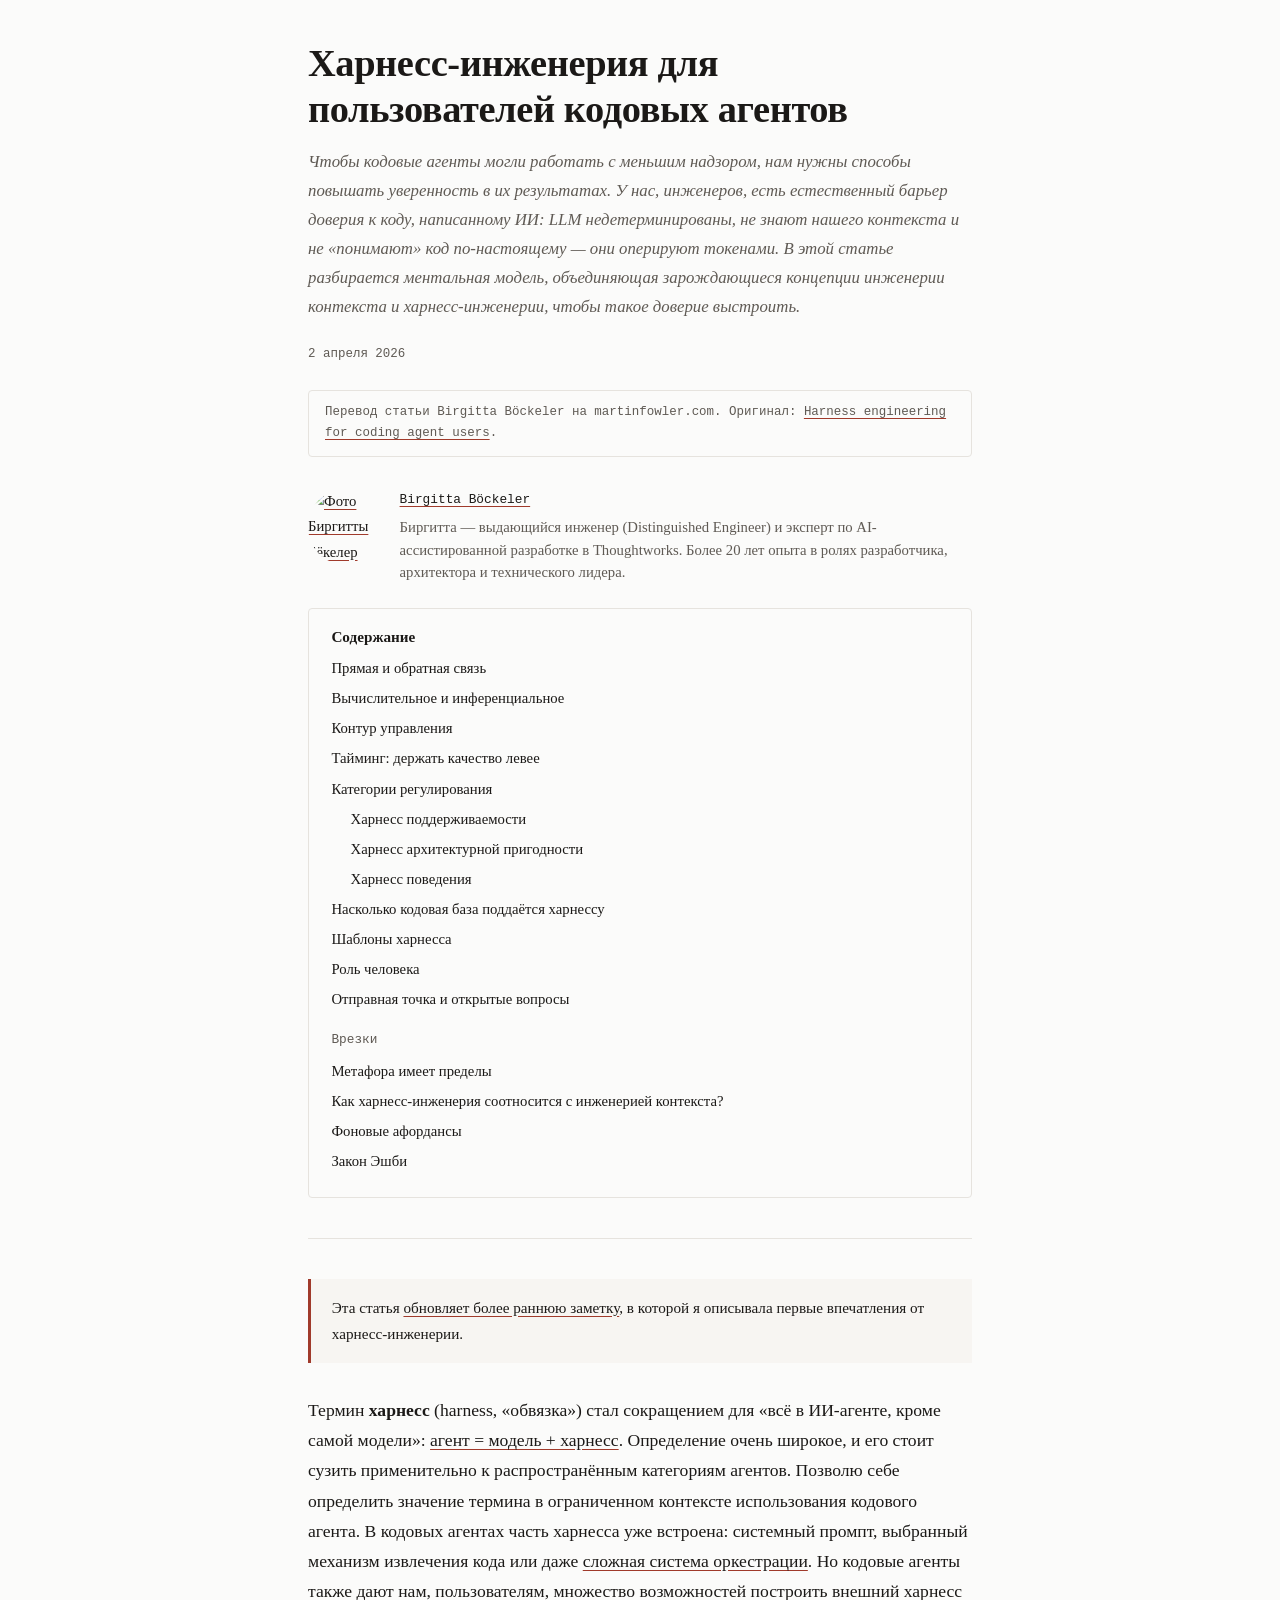
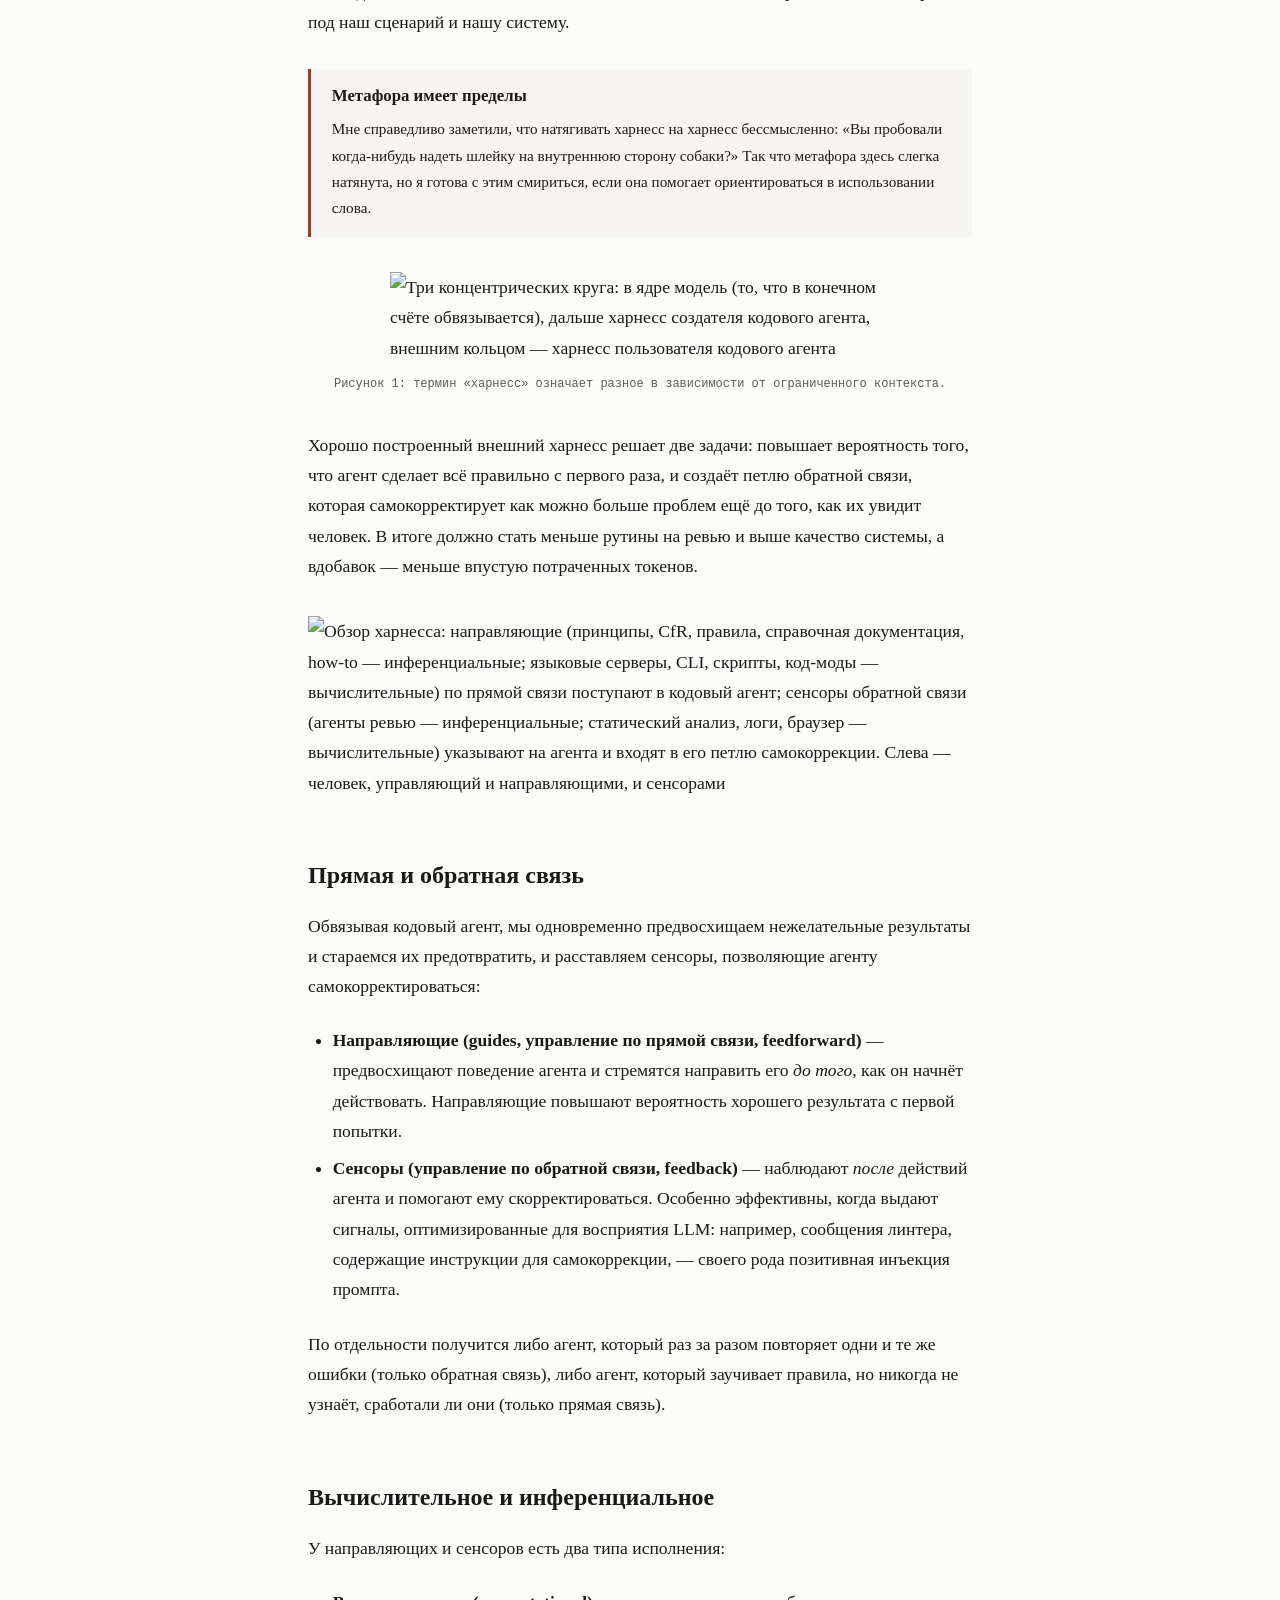
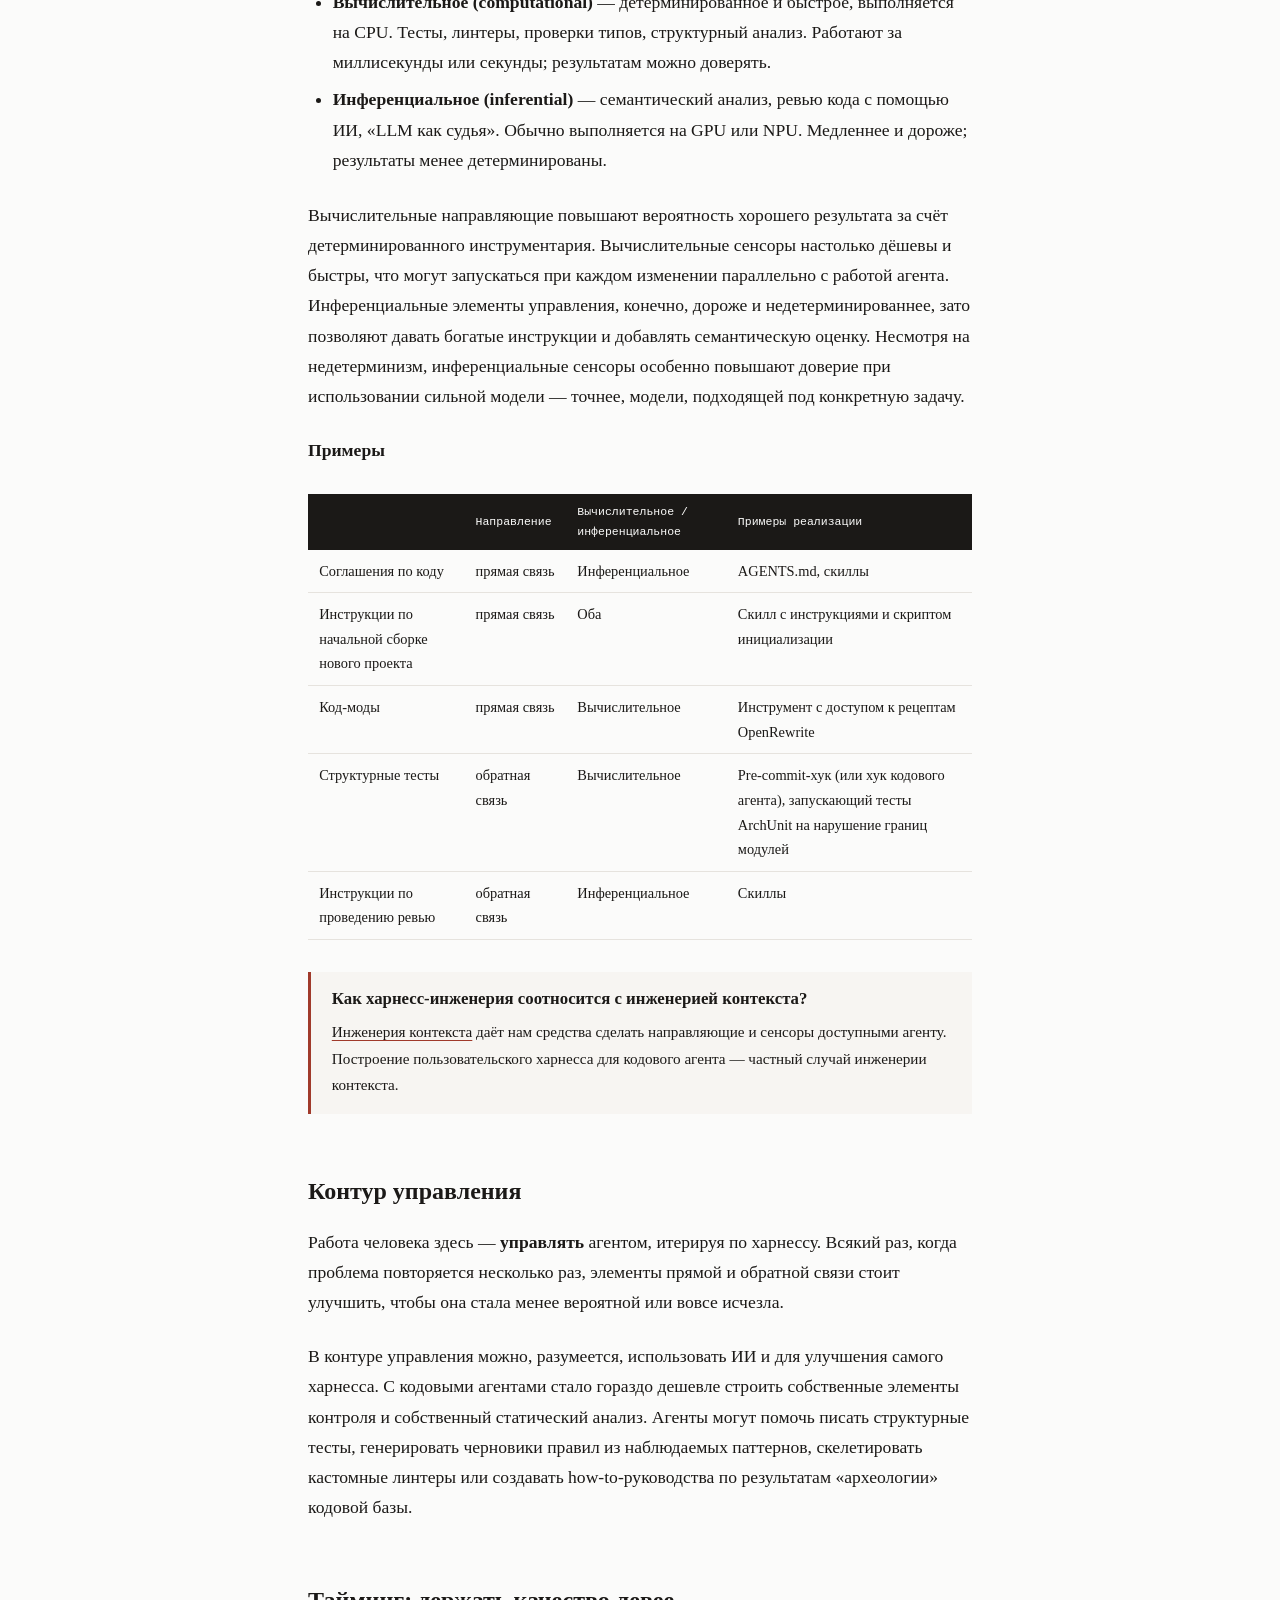
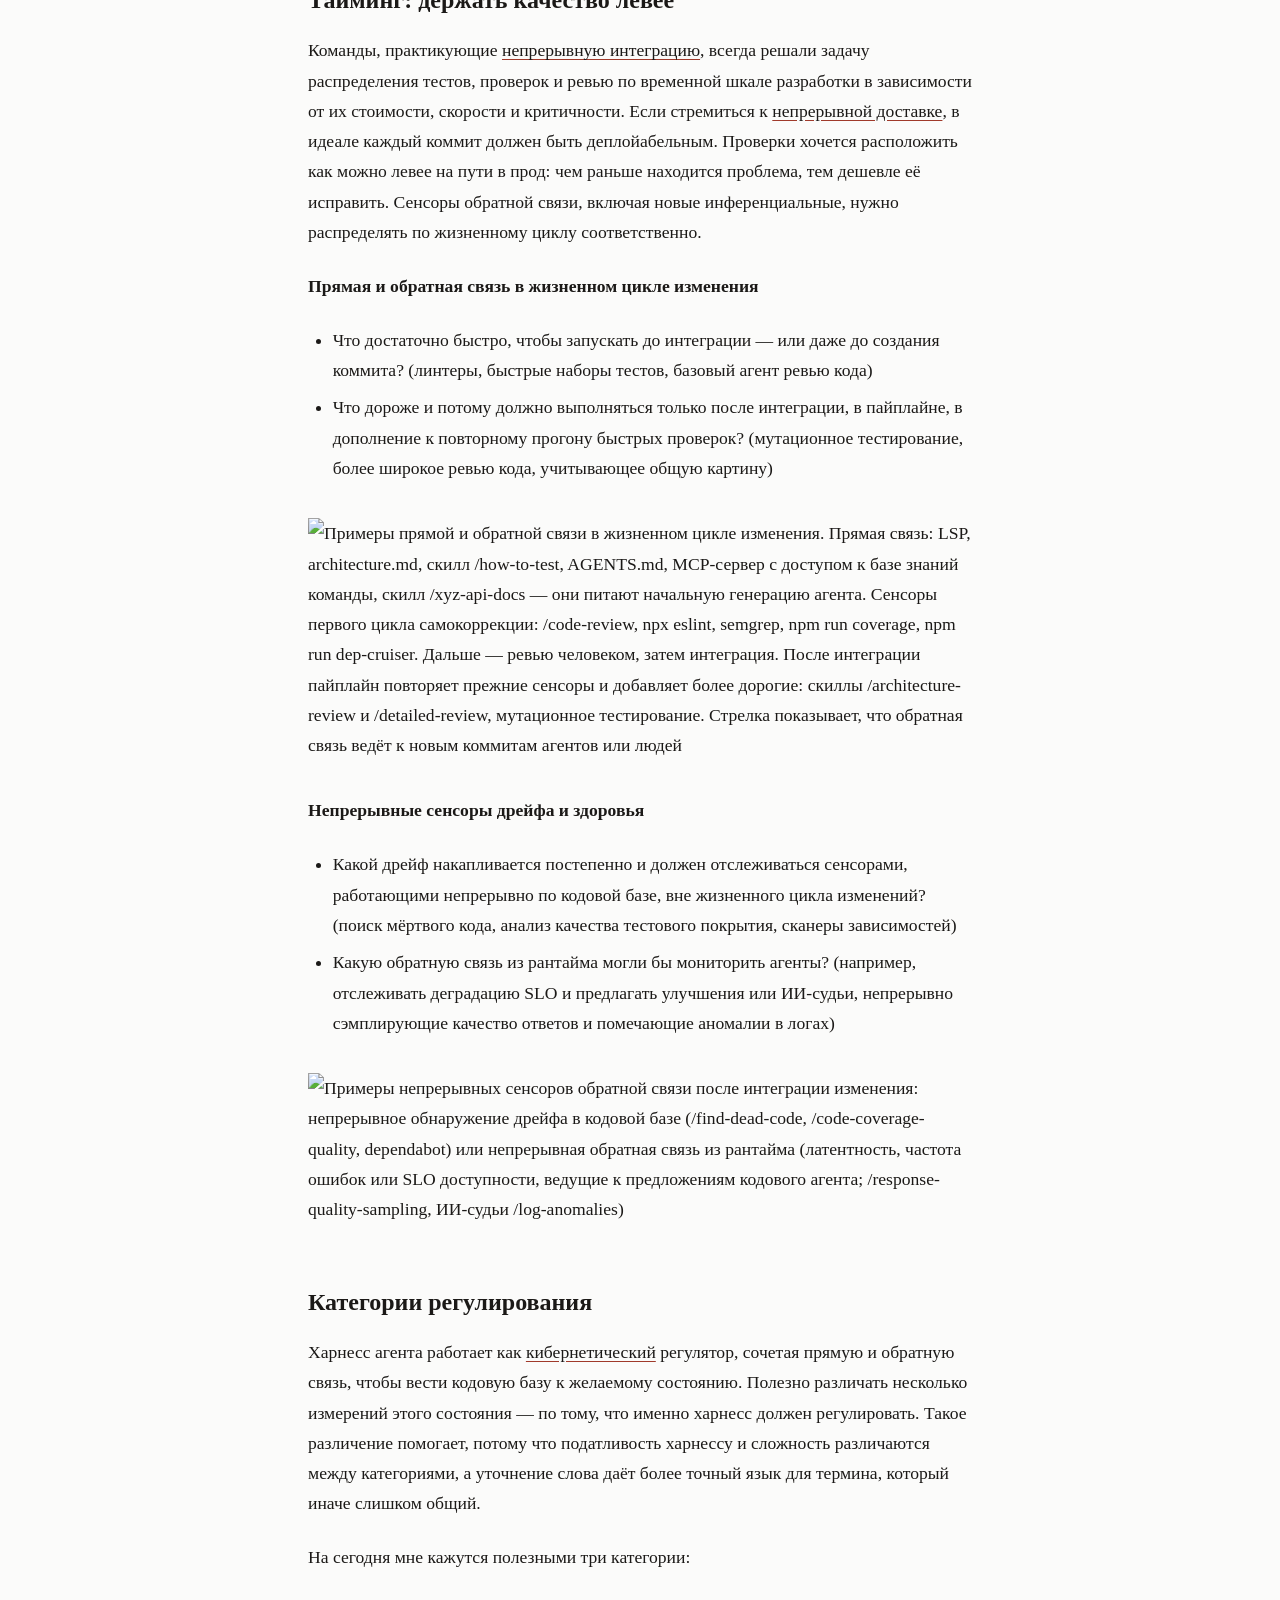
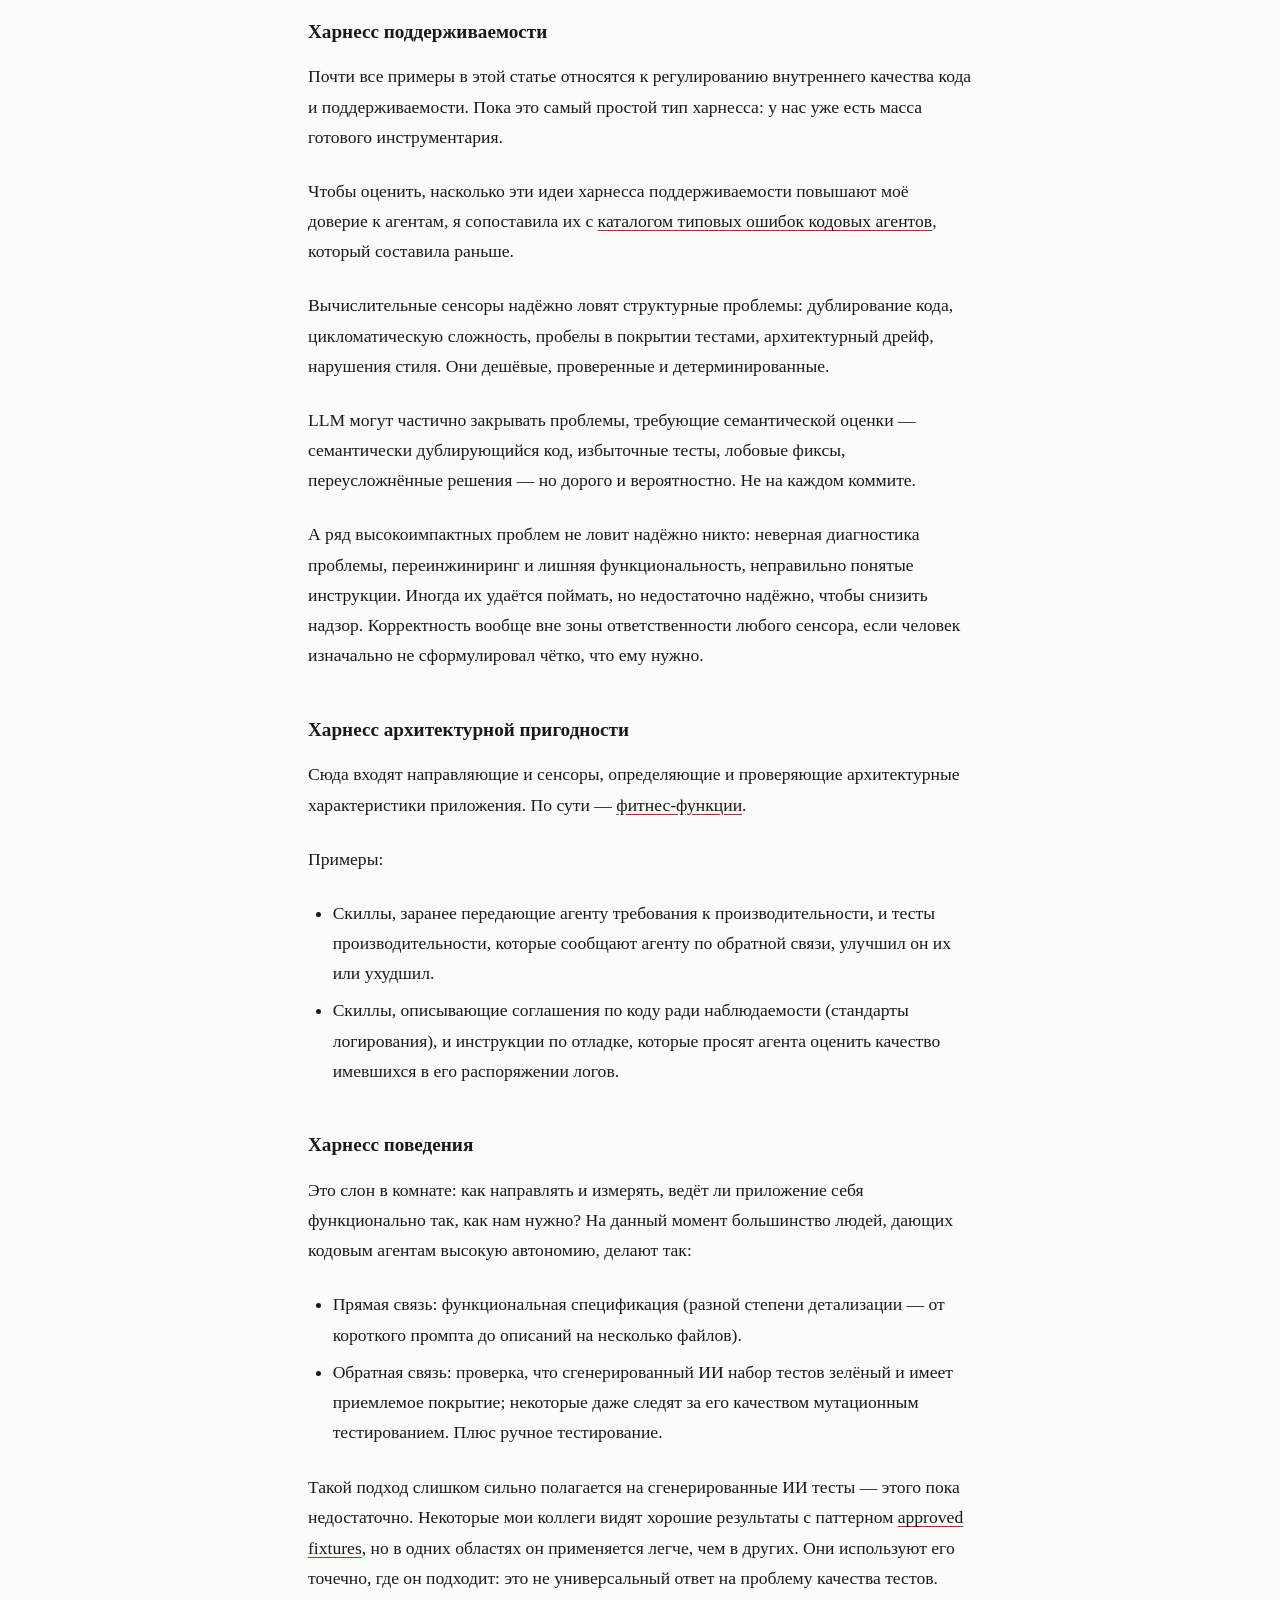
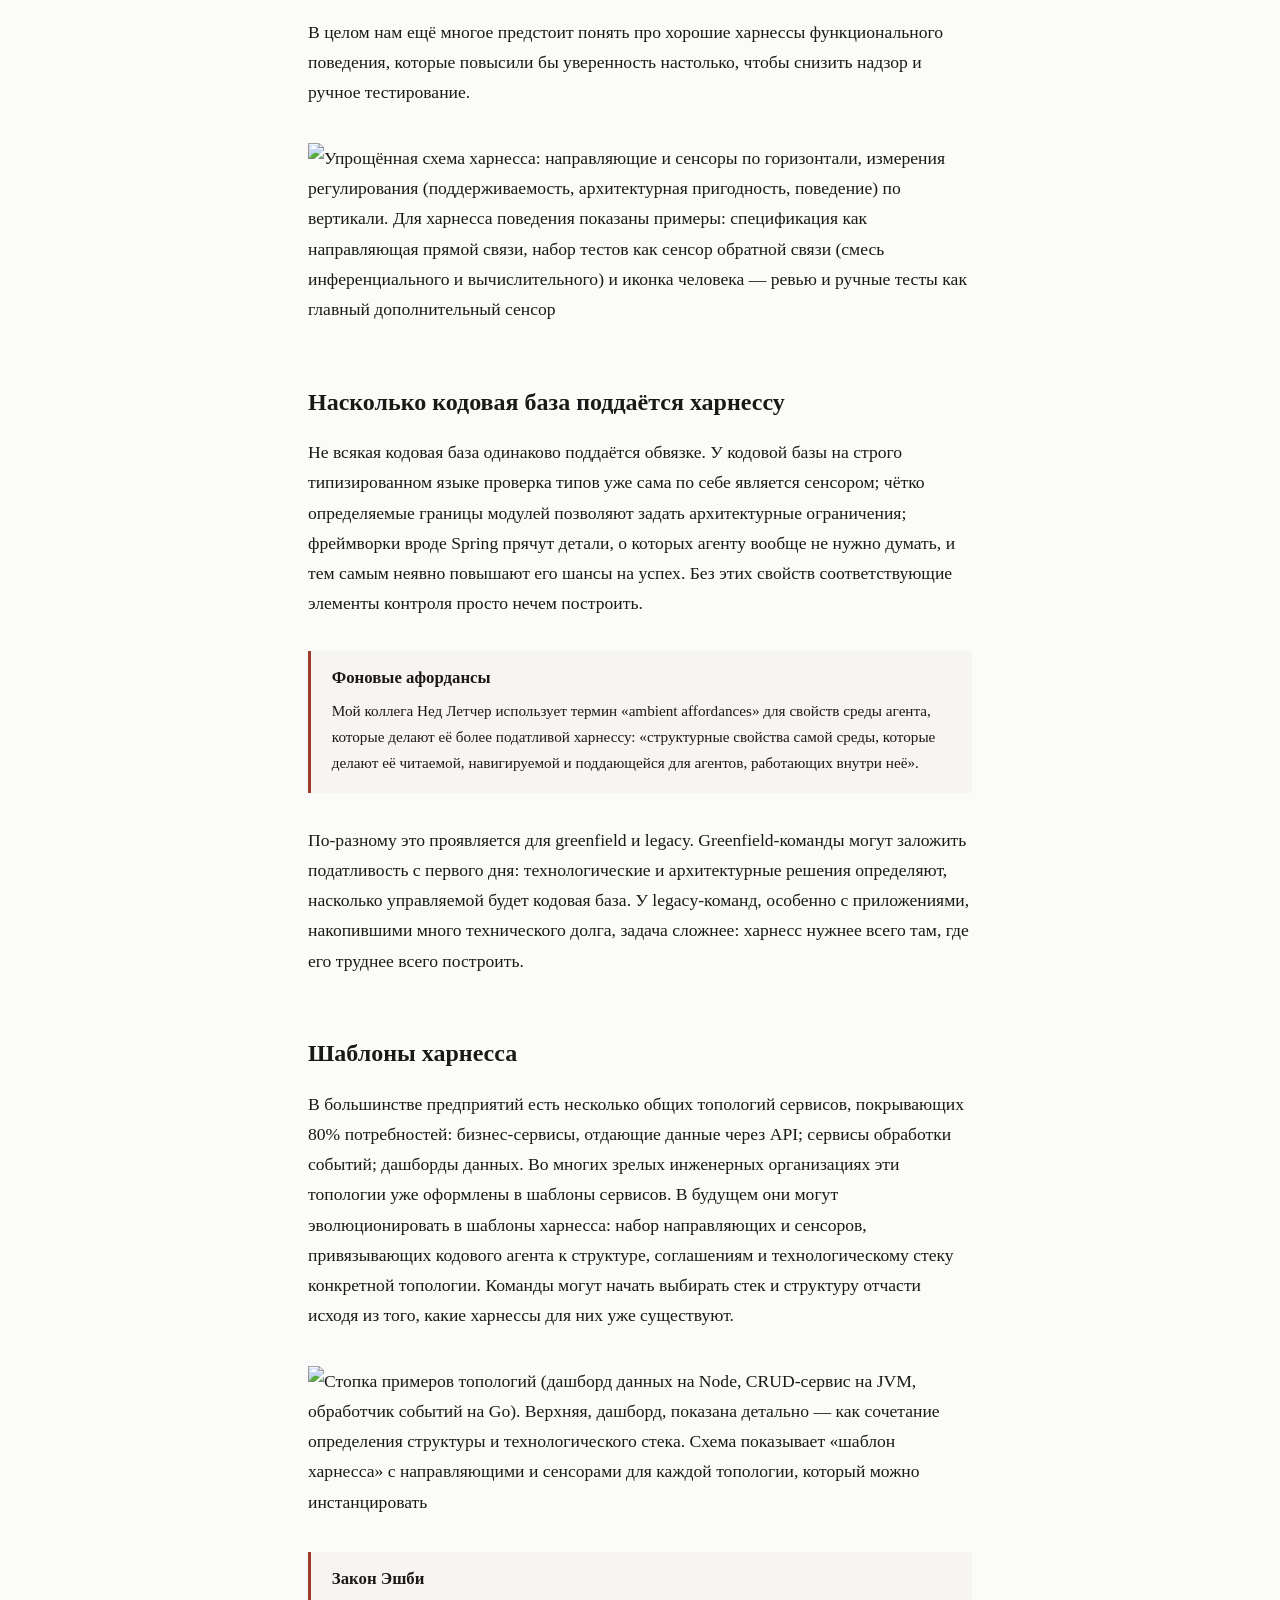
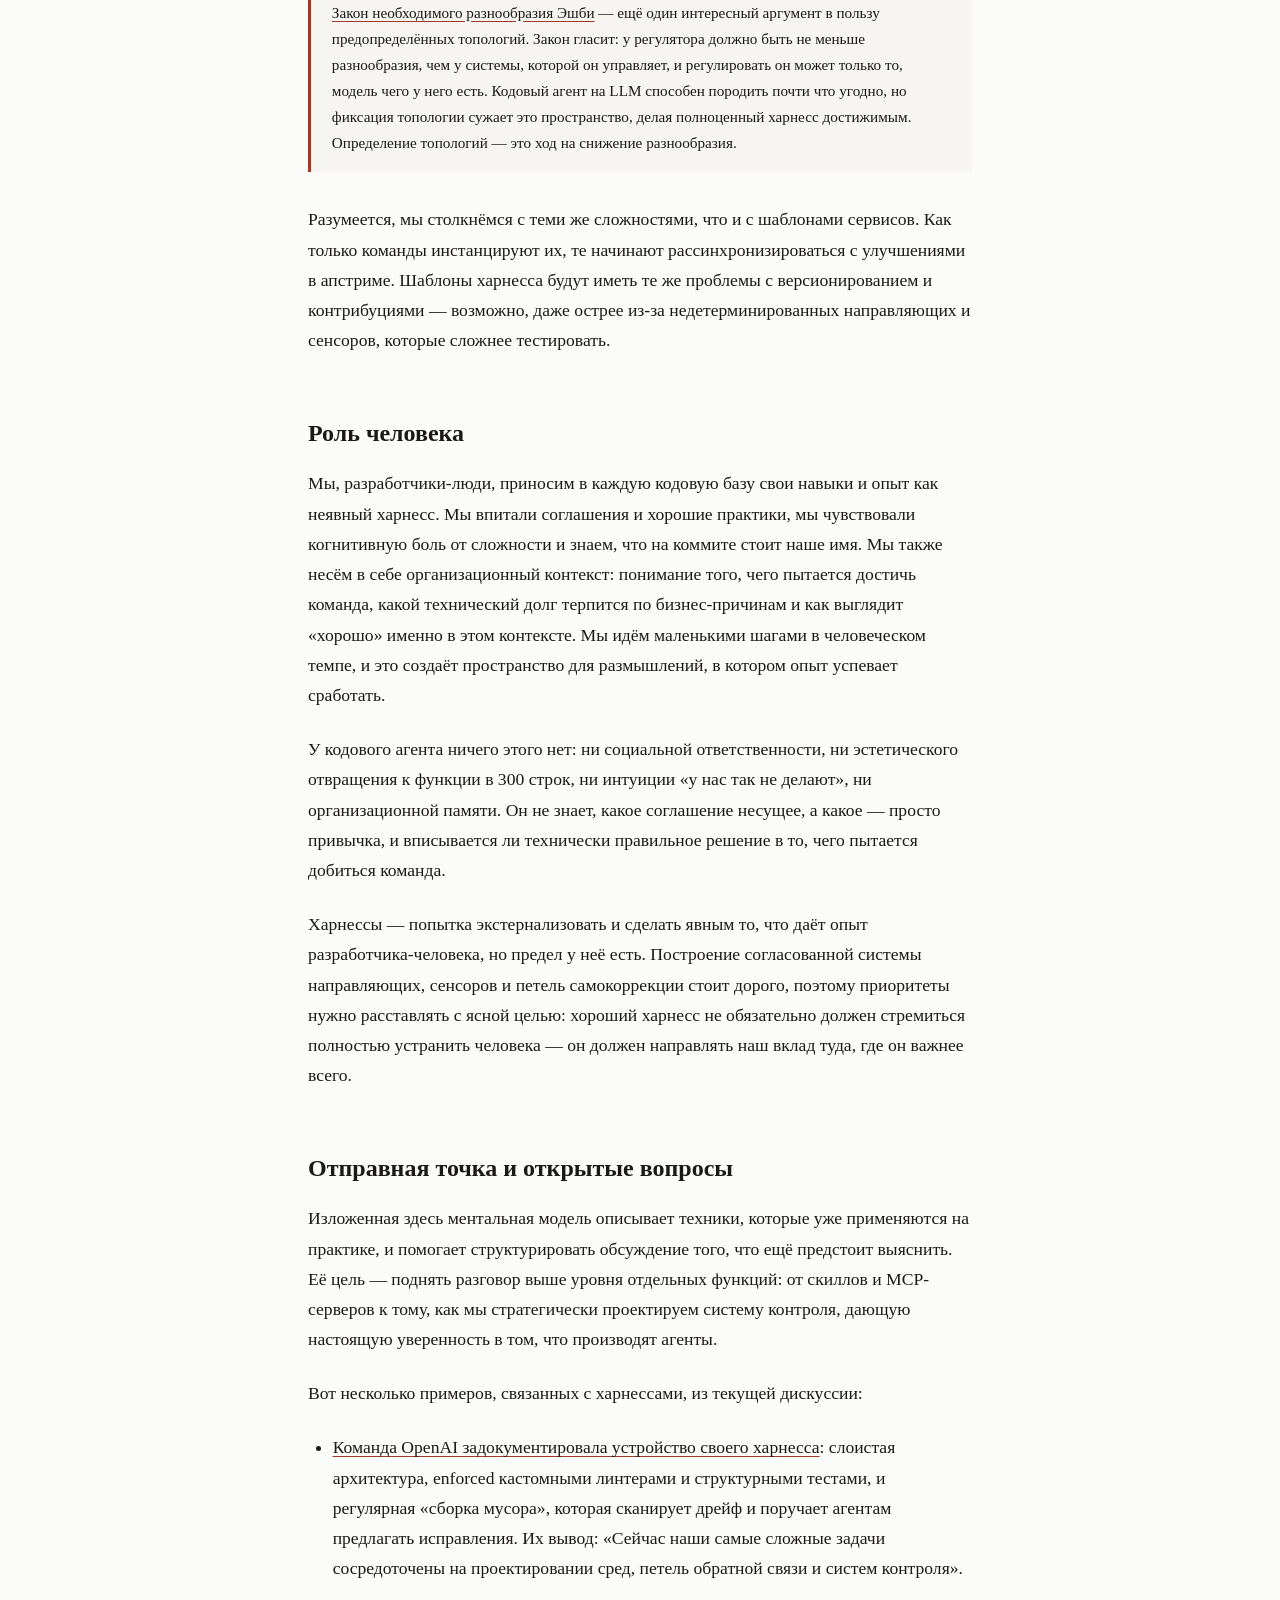
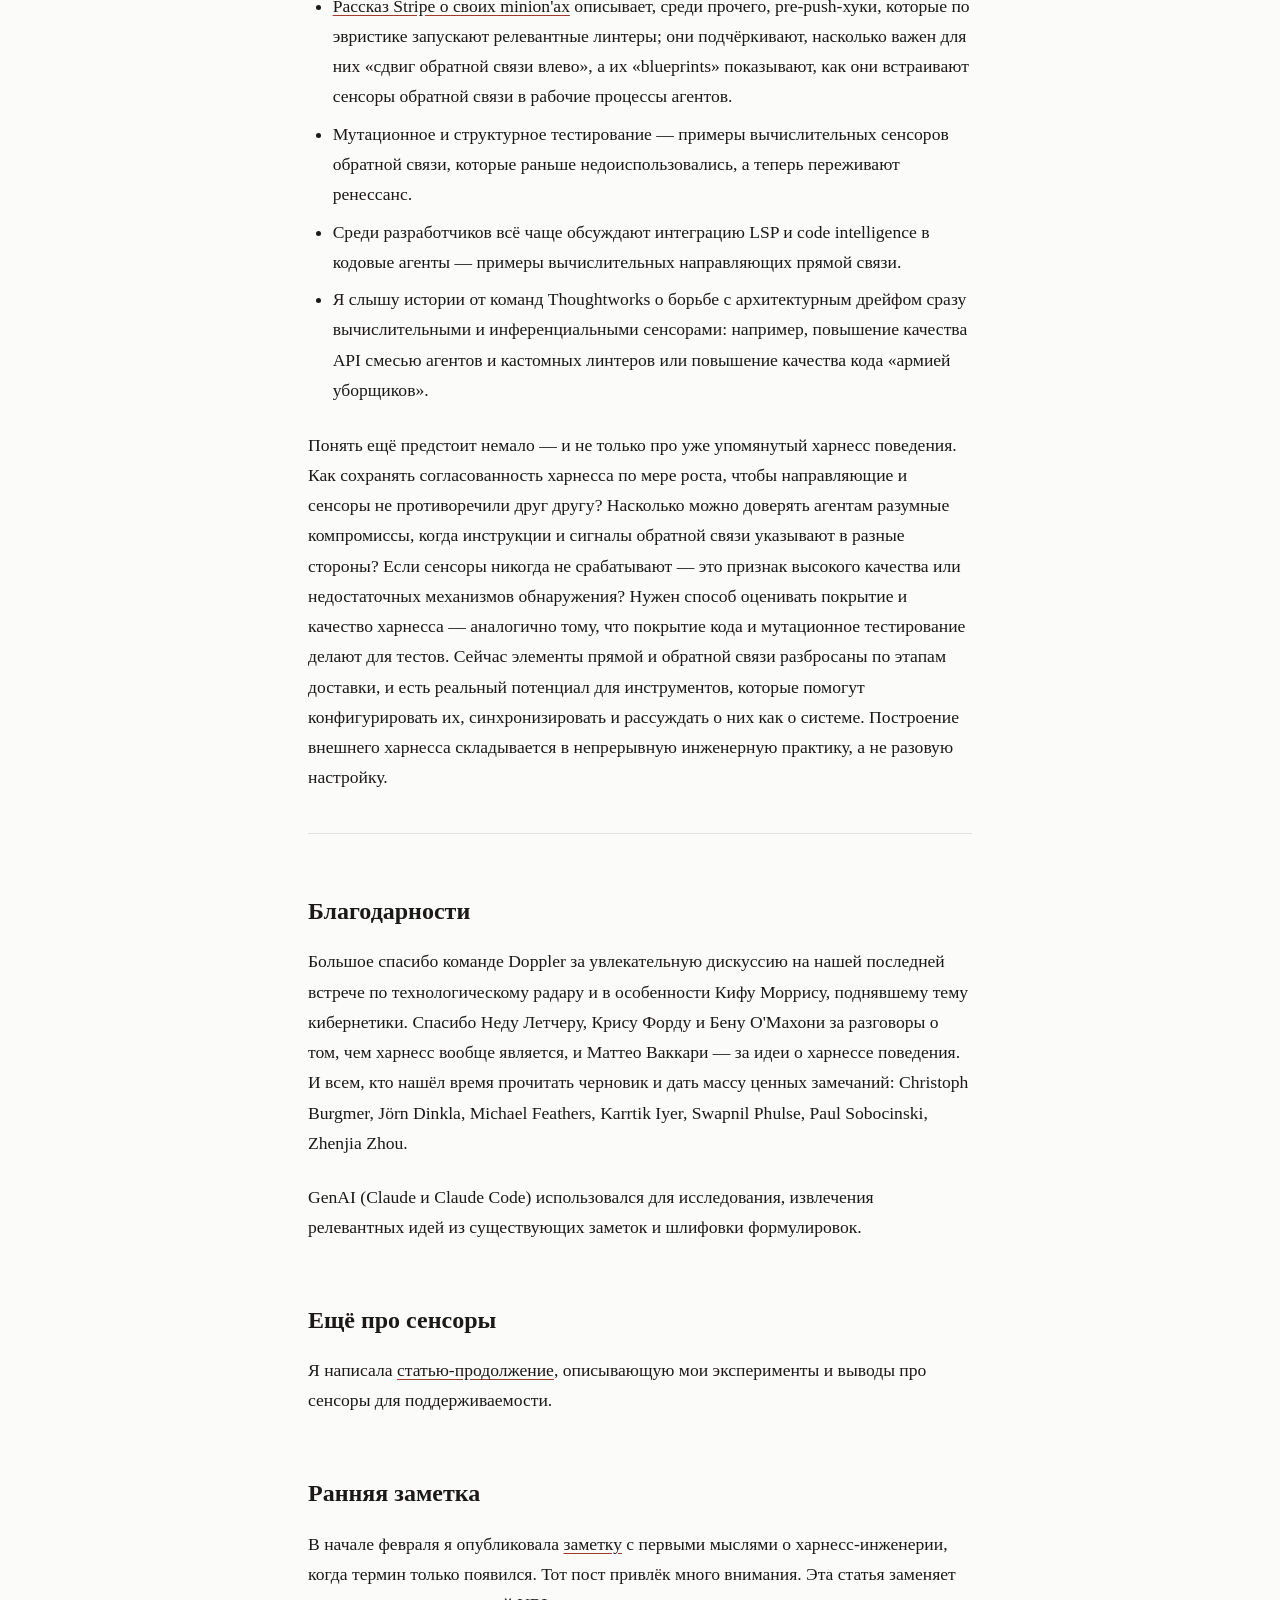
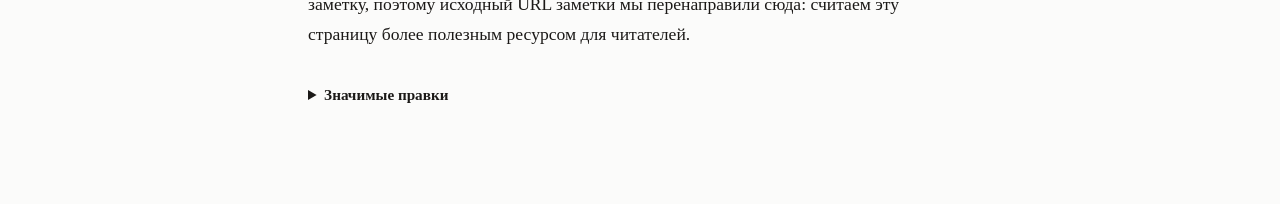
==== static/harness-engineering/index.html @ d3bbf411 "Add Russian translation of Böckeler's harness engineering article Self-contained static page at /har" ====
<!doctype html>
<html lang="ru">
<head>
<meta charset="utf-8">
<meta name="viewport" content="width=device-width, initial-scale=1">
<title>Харнесс-инженерия для пользователей кодовых агентов · denisqsound</title>
<meta name="description" content="Перевод статьи Birgitta Böckeler о harness engineering: направляющие, сенсоры и контур управления для кодовых агентов.">
<style>
@font-face{font-family:"PT Serif";font-style:normal;font-weight:400;font-display:swap;src:url("/fonts/pt-serif-cyrillic-400-normal.woff2") format("woff2");unicode-range:U+0301,U+0400-045F,U+0490-0491,U+04B0-04B1,U+2116}
@font-face{font-family:"PT Serif";font-style:normal;font-weight:400;font-display:swap;src:url("/fonts/pt-serif-latin-400-normal.woff2") format("woff2");unicode-range:U+0000-00FF,U+0131,U+0152-0153,U+02BB-02BC,U+02C6,U+02DA,U+02DC,U+0304,U+0308,U+0329,U+2000-206F,U+20AC,U+2122,U+2191,U+2193,U+2212,U+2215,U+FEFF,U+FFFD}
@font-face{font-family:"PT Serif";font-style:italic;font-weight:400;font-display:swap;src:url("/fonts/pt-serif-cyrillic-400-italic.woff2") format("woff2");unicode-range:U+0301,U+0400-045F,U+0490-0491,U+04B0-04B1,U+2116}
@font-face{font-family:"PT Serif";font-style:italic;font-weight:400;font-display:swap;src:url("/fonts/pt-serif-latin-400-italic.woff2") format("woff2");unicode-range:U+0000-00FF,U+0131,U+0152-0153,U+02BB-02BC,U+02C6,U+02DA,U+02DC,U+0304,U+0308,U+0329,U+2000-206F,U+20AC,U+2122,U+2191,U+2193,U+2212,U+2215,U+FEFF,U+FFFD}
@font-face{font-family:"PT Serif";font-style:normal;font-weight:700;font-display:swap;src:url("/fonts/pt-serif-cyrillic-700-normal.woff2") format("woff2");unicode-range:U+0301,U+0400-045F,U+0490-0491,U+04B0-04B1,U+2116}
@font-face{font-family:"PT Serif";font-style:normal;font-weight:700;font-display:swap;src:url("/fonts/pt-serif-latin-700-normal.woff2") format("woff2");unicode-range:U+0000-00FF,U+0131,U+0152-0153,U+02BB-02BC,U+02C6,U+02DA,U+02DC,U+0304,U+0308,U+0329,U+2000-206F,U+20AC,U+2122,U+2191,U+2193,U+2212,U+2215,U+FEFF,U+FFFD}
@font-face{font-family:"JetBrains Mono";font-style:normal;font-weight:400;font-display:swap;src:url("/fonts/jetbrains-mono-cyrillic-400-normal.woff2") format("woff2");unicode-range:U+0301,U+0400-045F,U+0490-0491,U+04B0-04B1,U+2116}
@font-face{font-family:"JetBrains Mono";font-style:normal;font-weight:400;font-display:swap;src:url("/fonts/jetbrains-mono-latin-400-normal.woff2") format("woff2");unicode-range:U+0000-00FF,U+0131,U+0152-0153,U+02BB-02BC,U+02C6,U+02DA,U+02DC,U+0304,U+0308,U+0329,U+2000-206F,U+20AC,U+2122,U+2191,U+2193,U+2212,U+2215,U+FEFF,FFFD}

:root{
  --bg:#fbfbfa;--ink:#1b1917;--ink-2:#5f5a54;--line:#e6e3de;--accent:#a03a2b;--code-bg:#f3f0ec;--side-bg:#f7f5f2;
}
@media (prefers-color-scheme:dark){
  :root{--bg:#171512;--ink:#e8e4de;--ink-2:#9d968c;--line:#2d2a25;--accent:#e0795f;--code-bg:#201d19;--side-bg:#1e1c18}
}
*{box-sizing:border-box}
body{margin:0;background:var(--bg);color:var(--ink);font-family:"PT Serif",Georgia,serif;font-size:1.1rem;line-height:1.72;-webkit-font-smoothing:antialiased}
article{max-width:44rem;margin:0 auto;padding:2.5rem 1.25rem 4rem}
h1{font-size:clamp(1.8rem,4.5vw,2.4rem);line-height:1.2;margin:0 0 1rem;letter-spacing:-0.01em}
h2{font-size:1.5rem;margin:2.6em 0 .8em;line-height:1.3}
h3{font-size:1.2rem;margin:2.2em 0 .7em}
p{margin:0 0 1.35em}
a{color:var(--ink);text-decoration:underline;text-decoration-color:var(--accent);text-underline-offset:3px}
a:hover{color:var(--accent)}
code{font-family:"JetBrains Mono",ui-monospace,monospace;font-size:.85em;background:var(--code-bg);padding:.1em .35em;border-radius:3px}
.abstract{font-style:italic;color:var(--ink-2);font-size:1.05rem}
.dateline{font-family:"JetBrains Mono",monospace;font-size:.78rem;color:var(--ink-2);margin-bottom:1.5rem}
.original-note{font-family:"JetBrains Mono",monospace;font-size:.78rem;color:var(--ink-2);border:1px solid var(--line);border-radius:4px;padding:.7rem 1rem;margin-bottom:2rem}
.original-note a{color:inherit}
.byline{display:flex;gap:1rem;align-items:flex-start;margin:1.5rem 0;font-size:.92rem;color:var(--ink-2)}
.byline img{border-radius:50%;flex-shrink:0}
.byline .name{font-style:normal;font-family:"JetBrains Mono",monospace;font-size:.8rem;margin-bottom:.3rem}
.byline .bio p{margin:0;line-height:1.55}
.contents{border:1px solid var(--line);border-radius:4px;padding:1.1rem 1.4rem;margin:1.5rem 0;font-size:.92rem}
.contents h2{font-size:.95rem;margin:0 0 .6rem}
.contents h3{font-size:.8rem;margin:1rem 0 .5rem;font-family:"JetBrains Mono",monospace;font-weight:400;color:var(--ink-2)}
.contents ul{list-style:none;padding:0;margin:0}
.contents ul ul{padding-left:1.2rem}
.contents li{margin:.3rem 0}
.contents a{text-decoration:none;color:var(--ink)}
.contents a:hover{color:var(--accent)}
hr{border:none;border-top:1px solid var(--line);margin:2.5rem 0}
figure,.figure{margin:2.2rem 0}
.figure img{display:block;max-width:100%;height:auto;margin:0 auto}
.photoCaption,.figure figcaption{font-family:"JetBrains Mono",monospace;font-size:.75rem;color:var(--ink-2);text-align:center;margin-top:.7rem}
.sidebar{background:var(--side-bg);border-left:3px solid var(--accent);padding:1rem 1.3rem;margin:2rem 0;font-size:.95rem}
.sidebar h2{font-size:1.05rem;margin:0 0 .6rem}
.sidebar p{margin-bottom:.6em}
.sidebar p:last-child{margin-bottom:0}
table{width:100%;border-collapse:collapse;margin:1.8rem 0;font-size:.9rem}
th{font-family:"JetBrains Mono",monospace;font-size:.72rem;font-weight:400;color:var(--bg);background:var(--ink);text-align:left;padding:.5rem .7rem}
td{padding:.55rem .7rem;border-bottom:1px solid var(--line);vertical-align:top}
ul,ol{padding-left:1.4em;margin:0 0 1.4em}
li{margin-bottom:.4em}
details{margin:2rem 0;font-size:.95rem}
summary{cursor:pointer;font-weight:700}
@media (max-width:560px){article{padding-top:1.5rem}.byline{flex-direction:column}}
</style>
</head>
<body>
<article>

<h1>Харнесс-инженерия для пользователей кодовых агентов</h1>

<p class="abstract"><i>Чтобы кодовые агенты могли работать с меньшим надзором, нам нужны способы повышать уверенность в их результатах. У нас, инженеров, есть естественный барьер доверия к коду, написанному ИИ: LLM недетерминированы, не знают нашего контекста и не «понимают» код по-настоящему — они оперируют токенами. В этой статье разбирается ментальная модель, объединяющая зарождающиеся концепции инженерии контекста и харнесс-инженерии, чтобы такое доверие выстроить.</i></p>

<p class="dateline">2 апреля 2026</p>

<p class="original-note">Перевод статьи Birgitta Böckeler на martinfowler.com. Оригинал: <a href="https://martinfowler.com/articles/harness-engineering.html">Harness engineering for coding agent users</a>.</p>

<div class="byline">
  <a href="https://birgitta.info"><img alt="Фото Биргитты Бёкелер" src="/harness-engineering/bb.jpg" width="80"></a>
  <div>
    <div class="name"><a href="https://birgitta.info" rel="author">Birgitta Böckeler</a></div>
    <div class="bio">
      <p>Биргитта — выдающийся инженер (Distinguished Engineer) и эксперт по AI-ассистированной разработке в Thoughtworks. Более 20 лет опыта в ролях разработчика, архитектора и технического лидера.</p>
    </div>
  </div>
</div>

<nav class="contents">
<h2>Содержание</h2>
<ul>
<li><a href="#FeedforwardAndFeedback">Прямая и обратная связь</a></li>
<li><a href="#ComputationalVsInferential">Вычислительное и инференциальное</a></li>
<li><a href="#TheSteeringLoop">Контур управления</a></li>
<li><a href="#TimingKeepQualityLeft">Тайминг: держать качество левее</a></li>
<li><a href="#RegulationCategories">Категории регулирования</a>
<ul>
<li><a href="#MaintainabilityHarness">Харнесс поддерживаемости</a></li>
<li><a href="#ArchitectureFitnessHarness">Харнесс архитектурной пригодности</a></li>
<li><a href="#BehaviourHarness">Харнесс поведения</a></li>
</ul>
</li>
<li><a href="#Harnessability">Насколько кодовая база поддаётся харнессу</a></li>
<li><a href="#HarnessTemplates">Шаблоны харнесса</a></li>
<li><a href="#TheRoleOfTheHuman">Роль человека</a></li>
<li><a href="#AStartingPoint-AndOpenQuestions">Отправная точка и открытые вопросы</a></li>
</ul>
<h3>Врезки</h3>
<ul>
<li><a href="#MetaphorsOnlyGoSoFar">Метафора имеет пределы</a></li>
<li><a href="#HowDoesHarnessEngineeringRelateToContextEngineering">Как харнесс-инженерия соотносится с инженерией контекста?</a></li>
<li><a href="#AmbientAffordances">Фоновые афордансы</a></li>
<li><a href="#AshbysLaw">Закон Эшби</a></li>
</ul>
</nav>

<hr>

<aside class="sidebar">
<p>Эта статья <a href="https://martinfowler.com/articles/exploring-gen-ai/harness-engineering-memo.html">обновляет более раннюю заметку</a>, в которой я описывала первые впечатления от харнесс-инженерии.</p>
</aside>

<p>Термин <b>харнесс</b> (harness, «обвязка») стал сокращением для «всё в ИИ-агенте, кроме самой модели»: <a href="https://blog.langchain.com/the-anatomy-of-an-agent-harness/">агент = модель + харнесс</a>. Определение очень широкое, и его стоит сузить применительно к распространённым категориям агентов. Позволю себе определить значение термина в ограниченном контексте использования кодового агента. В кодовых агентах часть харнесса уже встроена: системный промпт, выбранный механизм извлечения кода или даже <a href="https://www.anthropic.com/engineering/effective-harnesses-for-long-running-agents">сложная система оркестрации</a>. Но кодовые агенты также дают нам, пользователям, множество возможностей построить внешний харнесс под наш сценарий и нашу систему.</p>

<aside class="sidebar" id="MetaphorsOnlyGoSoFar">
<h2>Метафора имеет пределы</h2>
<p>Мне справедливо заметили, что натягивать харнесс на харнесс бессмысленно: «Вы пробовали когда-нибудь надеть шлейку на внутреннюю сторону собаки?» Так что метафора здесь слегка натянута, но я готова с этим смириться, если она помогает ориентироваться в использовании слова.</p>
</aside>

<div class="figure" id="harness-bounded-contexts.png"><img alt="Три концентрических круга: в ядре модель (то, что в конечном счёте обвязывается), дальше харнесс создателя кодового агента, внешним кольцом — харнесс пользователя кодового агента" src="/harness-engineering/harness-bounded-contexts.png" width="500">
<p class="photoCaption">Рисунок 1: термин «харнесс» означает разное в зависимости от ограниченного контекста.</p>
</div>

<p>Хорошо построенный внешний харнесс решает две задачи: повышает вероятность того, что агент сделает всё правильно с первого раза, и создаёт петлю обратной связи, которая самокорректирует как можно больше проблем ещё до того, как их увидит человек. В итоге должно стать меньше рутины на ревью и выше качество системы, а вдобавок — меньше впустую потраченных токенов.</p>

<div class="figure" id="harness-overview.png"><img alt="Обзор харнесса: направляющие (принципы, CfR, правила, справочная документация, how-to — инференциальные; языковые серверы, CLI, скрипты, код-моды — вычислительные) по прямой связи поступают в кодовый агент; сенсоры обратной связи (агенты ревью — инференциальные; статический анализ, логи, браузер — вычислительные) указывают на агента и входят в его петлю самокоррекции. Слева — человек, управляющий и направляющими, и сенсорами" src="/harness-engineering/harness-overview.png" width="800">
</div>

<section id="FeedforwardAndFeedback">
<h2>Прямая и обратная связь</h2>

<p>Обвязывая кодовый агент, мы одновременно предвосхищаем нежелательные результаты и стараемся их предотвратить, и расставляем сенсоры, позволяющие агенту самокорректироваться:</p>

<ul>
<li><b>Направляющие (guides, управление по прямой связи, feedforward)</b> — предвосхищают поведение агента и стремятся направить его <i>до того</i>, как он начнёт действовать. Направляющие повышают вероятность хорошего результата с первой попытки.</li>
<li><b>Сенсоры (управление по обратной связи, feedback)</b> — наблюдают <i>после</i> действий агента и помогают ему скорректироваться. Особенно эффективны, когда выдают сигналы, оптимизированные для восприятия LLM: например, сообщения линтера, содержащие инструкции для самокоррекции, — своего рода позитивная инъекция промпта.</li>
</ul>

<p>По отдельности получится либо агент, который раз за разом повторяет одни и те же ошибки (только обратная связь), либо агент, который заучивает правила, но никогда не узнаёт, сработали ли они (только прямая связь).</p>
</section>

<section id="ComputationalVsInferential">
<h2>Вычислительное и инференциальное</h2>

<p>У направляющих и сенсоров есть два типа исполнения:</p>

<ul>
<li><b>Вычислительное (computational)</b> — детерминированное и быстрое, выполняется на CPU. Тесты, линтеры, проверки типов, структурный анализ. Работают за миллисекунды или секунды; результатам можно доверять.</li>
<li><b>Инференциальное (inferential)</b> — семантический анализ, ревью кода с помощью ИИ, «LLM как судья». Обычно выполняется на GPU или NPU. Медленнее и дороже; результаты менее детерминированы.</li>
</ul>

<p>Вычислительные направляющие повышают вероятность хорошего результата за счёт детерминированного инструментария. Вычислительные сенсоры настолько дёшевы и быстры, что могут запускаться при каждом изменении параллельно с работой агента. Инференциальные элементы управления, конечно, дороже и недетерминированнее, зато позволяют давать богатые инструкции и добавлять семантическую оценку. Несмотря на недетерминизм, инференциальные сенсоры особенно повышают доверие при использовании сильной модели — точнее, модели, подходящей под конкретную задачу.</p>

<p><b>Примеры</b></p>

<table class="dark-head">
<thead>
<tr><th></th><th>Направление</th><th>Вычислительное / инференциальное</th><th>Примеры реализации</th></tr>
</thead>
<tbody>
<tr><td>Соглашения по коду</td><td>прямая связь</td><td>Инференциальное</td><td>AGENTS.md, скиллы</td></tr>
<tr><td>Инструкции по начальной сборке нового проекта</td><td>прямая связь</td><td>Оба</td><td>Скилл с инструкциями и скриптом инициализации</td></tr>
<tr><td>Код-моды</td><td>прямая связь</td><td>Вычислительное</td><td>Инструмент с доступом к рецептам OpenRewrite</td></tr>
<tr><td>Структурные тесты</td><td>обратная связь</td><td>Вычислительное</td><td>Pre-commit-хук (или хук кодового агента), запускающий тесты ArchUnit на нарушение границ модулей</td></tr>
<tr><td>Инструкции по проведению ревью</td><td>обратная связь</td><td>Инференциальное</td><td>Скиллы</td></tr>
</tbody>
</table>

<aside class="sidebar" id="HowDoesHarnessEngineeringRelateToContextEngineering">
<h2>Как харнесс-инженерия соотносится с инженерией контекста?</h2>
<p><a href="https://martinfowler.com/articles/exploring-gen-ai/context-engineering-coding-agents.html">Инженерия контекста</a> даёт нам средства сделать направляющие и сенсоры доступными агенту. Построение пользовательского харнесса для кодового агента — частный случай инженерии контекста.</p>
</aside>
</section>

<section id="TheSteeringLoop">
<h2>Контур управления</h2>

<p>Работа человека здесь — <b>управлять</b> агентом, итерируя по харнессу. Всякий раз, когда проблема повторяется несколько раз, элементы прямой и обратной связи стоит улучшить, чтобы она стала менее вероятной или вовсе исчезла.</p>

<p>В контуре управления можно, разумеется, использовать ИИ и для улучшения самого харнесса. С кодовыми агентами стало гораздо дешевле строить собственные элементы контроля и собственный статический анализ. Агенты могут помочь писать структурные тесты, генерировать черновики правил из наблюдаемых паттернов, скелетировать кастомные линтеры или создавать how-to-руководства по результатам «археологии» кодовой базы.</p>
</section>

<section id="TimingKeepQualityLeft">
<h2>Тайминг: держать качество левее</h2>

<p>Команды, практикующие <a href="https://martinfowler.com/articles/continuousIntegration.html">непрерывную интеграцию</a>, всегда решали задачу распределения тестов, проверок и ревью по временной шкале разработки в зависимости от их стоимости, скорости и критичности. Если стремиться к <a href="https://martinfowler.com/bliki/ContinuousDelivery.html">непрерывной доставке</a>, в идеале каждый коммит должен быть деплойабельным. Проверки хочется расположить как можно левее на пути в прод: чем раньше находится проблема, тем дешевле её исправить. Сенсоры обратной связи, включая новые инференциальные, нужно распределять по жизненному циклу соответственно.</p>

<p><b>Прямая и обратная связь в жизненном цикле изменения</b></p>

<ul>
<li>Что достаточно быстро, чтобы запускать до интеграции — или даже до создания коммита? (линтеры, быстрые наборы тестов, базовый агент ревью кода)</li>
<li>Что дороже и потому должно выполняться только после интеграции, в пайплайне, в дополнение к повторному прогону быстрых проверок? (мутационное тестирование, более широкое ревью кода, учитывающее общую картину)</li>
</ul>

<div class="figure" id="harness-change-lifecycle-examples.png"><img alt="Примеры прямой и обратной связи в жизненном цикле изменения. Прямая связь: LSP, architecture.md, скилл /how-to-test, AGENTS.md, MCP-сервер с доступом к базе знаний команды, скилл /xyz-api-docs — они питают начальную генерацию агента. Сенсоры первого цикла самокоррекции: /code-review, npx eslint, semgrep, npm run coverage, npm run dep-cruiser. Дальше — ревью человеком, затем интеграция. После интеграции пайплайн повторяет прежние сенсоры и добавляет более дорогие: скиллы /architecture-review и /detailed-review, мутационное тестирование. Стрелка показывает, что обратная связь ведёт к новым коммитам агентов или людей" src="/harness-engineering/harness-change-lifecycle-examples.png" width="930">
</div>

<p><b>Непрерывные сенсоры дрейфа и здоровья</b></p>

<ul>
<li>Какой дрейф накапливается постепенно и должен отслеживаться сенсорами, работающими непрерывно по кодовой базе, вне жизненного цикла изменений? (поиск мёртвого кода, анализ качества тестового покрытия, сканеры зависимостей)</li>
<li>Какую обратную связь из рантайма могли бы мониторить агенты? (например, отслеживать деградацию SLO и предлагать улучшения или ИИ-судьи, непрерывно сэмплирующие качество ответов и помечающие аномалии в логах)</li>
</ul>

<div class="figure" id="harness-continuous-feedback-examples.png"><img alt="Примеры непрерывных сенсоров обратной связи после интеграции изменения: непрерывное обнаружение дрейфа в кодовой базе (/find-dead-code, /code-coverage-quality, dependabot) или непрерывная обратная связь из рантайма (латентность, частота ошибок или SLO доступности, ведущие к предложениям кодового агента; /response-quality-sampling, ИИ-судьи /log-anomalies)" src="/harness-engineering/harness-continuous-feedback-examples.png" width="800">
</div>
</section>

<section id="RegulationCategories">
<h2>Категории регулирования</h2>

<p>Харнесс агента работает как <a href="https://en.wikipedia.org/wiki/Cybernetics">кибернетический</a> регулятор, сочетая прямую и обратную связь, чтобы вести кодовую базу к желаемому состоянию. Полезно различать несколько измерений этого состояния — по тому, что именно харнесс должен регулировать. Такое различение помогает, потому что податливость харнессу и сложность различаются между категориями, а уточнение слова даёт более точный язык для термина, который иначе слишком общий.</p>

<p>На сегодня мне кажутся полезными три категории:</p>

<section id="MaintainabilityHarness">
<h3>Харнесс поддерживаемости</h3>

<p>Почти все примеры в этой статье относятся к регулированию внутреннего качества кода и поддерживаемости. Пока это самый простой тип харнесса: у нас уже есть масса готового инструментария.</p>

<p>Чтобы оценить, насколько эти идеи харнесса поддерживаемости повышают моё доверие к агентам, я сопоставила их с <a href="https://martinfowler.com/articles/exploring-gen-ai/13-role-of-developer-skills.html">каталогом типовых ошибок кодовых агентов</a>, который составила раньше.</p>

<p>Вычислительные сенсоры надёжно ловят структурные проблемы: дублирование кода, цикломатическую сложность, пробелы в покрытии тестами, архитектурный дрейф, нарушения стиля. Они дешёвые, проверенные и детерминированные.</p>

<p>LLM могут частично закрывать проблемы, требующие семантической оценки — семантически дублирующийся код, избыточные тесты, лобовые фиксы, переусложнённые решения — но дорого и вероятностно. Не на каждом коммите.</p>

<p>А ряд высокоимпактных проблем не ловит надёжно никто: неверная диагностика проблемы, переинжиниринг и лишняя функциональность, неправильно понятые инструкции. Иногда их удаётся поймать, но недостаточно надёжно, чтобы снизить надзор. Корректность вообще вне зоны ответственности любого сенсора, если человек изначально не сформулировал чётко, что ему нужно.</p>
</section>

<section id="ArchitectureFitnessHarness">
<h3>Харнесс архитектурной пригодности</h3>

<p>Сюда входят направляющие и сенсоры, определяющие и проверяющие архитектурные характеристики приложения. По сути — <a href="https://www.thoughtworks.com/en-de/radar/techniques/architectural-fitness-function">фитнес-функции</a>.</p>

<p>Примеры:</p>

<ul>
<li>Скиллы, заранее передающие агенту требования к производительности, и тесты производительности, которые сообщают агенту по обратной связи, улучшил он их или ухудшил.</li>
<li>Скиллы, описывающие соглашения по коду ради наблюдаемости (стандарты логирования), и инструкции по отладке, которые просят агента оценить качество имевшихся в его распоряжении логов.</li>
</ul>
</section>

<section id="BehaviourHarness">
<h3>Харнесс поведения</h3>

<p>Это слон в комнате: как направлять и измерять, ведёт ли приложение себя функционально так, как нам нужно? На данный момент большинство людей, дающих кодовым агентам высокую автономию, делают так:</p>

<ul>
<li>Прямая связь: функциональная спецификация (разной степени детализации — от короткого промпта до описаний на несколько файлов).</li>
<li>Обратная связь: проверка, что сгенерированный ИИ набор тестов зелёный и имеет приемлемое покрытие; некоторые даже следят за его качеством мутационным тестированием. Плюс ручное тестирование.</li>
</ul>

<p>Такой подход слишком сильно полагается на сгенерированные ИИ тесты — этого пока недостаточно. Некоторые мои коллеги видят хорошие результаты с паттерном <a href="https://lexler.github.io/augmented-coding-patterns/patterns/approved-fixtures/">approved fixtures</a>, но в одних областях он применяется легче, чем в других. Они используют его точечно, где он подходит: это не универсальный ответ на проблему качества тестов.</p>

<p>В целом нам ещё многое предстоит понять про хорошие харнессы функционального поведения, которые повысили бы уверенность настолько, чтобы снизить надзор и ручное тестирование.</p>
</section>

<div class="figure" id="harness-types.png"><img alt="Упрощённая схема харнесса: направляющие и сенсоры по горизонтали, измерения регулирования (поддерживаемость, архитектурная пригодность, поведение) по вертикали. Для харнесса поведения показаны примеры: спецификация как направляющая прямой связи, набор тестов как сенсор обратной связи (смесь инференциального и вычислительного) и иконка человека — ревью и ручные тесты как главный дополнительный сенсор" src="/harness-engineering/harness-types.png">
</div>
</section>

<section id="Harnessability">
<h2>Насколько кодовая база поддаётся харнессу</h2>

<p>Не всякая кодовая база одинаково поддаётся обвязке. У кодовой базы на строго типизированном языке проверка типов уже сама по себе является сенсором; чётко определяемые границы модулей позволяют задать архитектурные ограничения; фреймворки вроде Spring прячут детали, о которых агенту вообще не нужно думать, и тем самым неявно повышают его шансы на успех. Без этих свойств соответствующие элементы контроля просто нечем построить.</p>

<aside class="sidebar" id="AmbientAffordances">
<h2>Фоновые афордансы</h2>
<p>Мой коллега Нед Летчер использует термин «ambient affordances» для свойств среды агента, которые делают её более податливой харнессу: «структурные свойства самой среды, которые делают её читаемой, навигируемой и поддающейся для агентов, работающих внутри неё».</p>
</aside>

<p>По-разному это проявляется для greenfield и legacy. Greenfield-команды могут заложить податливость с первого дня: технологические и архитектурные решения определяют, насколько управляемой будет кодовая база. У legacy-команд, особенно с приложениями, накопившими много технического долга, задача сложнее: харнесс нужнее всего там, где его труднее всего построить.</p>
</section>

<section id="HarnessTemplates">
<h2>Шаблоны харнесса</h2>

<p>В большинстве предприятий есть несколько общих топологий сервисов, покрывающих 80% потребностей: бизнес-сервисы, отдающие данные через API; сервисы обработки событий; дашборды данных. Во многих зрелых инженерных организациях эти топологии уже оформлены в шаблоны сервисов. В будущем они могут эволюционировать в шаблоны харнесса: набор направляющих и сенсоров, привязывающих кодового агента к структуре, соглашениям и технологическому стеку конкретной топологии. Команды могут начать выбирать стек и структуру отчасти исходя из того, какие харнессы для них уже существуют.</p>

<div class="figure" id="harness-templates.png"><img alt="Стопка примеров топологий (дашборд данных на Node, CRUD-сервис на JVM, обработчик событий на Go). Верхняя, дашборд, показана детально — как сочетание определения структуры и технологического стека. Схема показывает «шаблон харнесса» с направляющими и сенсорами для каждой топологии, который можно инстанцировать" src="/harness-engineering/harness-templates.png">
</div>

<aside class="sidebar" id="AshbysLaw">
<h2>Закон Эшби</h2>
<p><a href="https://en.wikipedia.org/wiki/Variety_(cybernetics)#Law_of_requisite_variety">Закон необходимого разнообразия Эшби</a> — ещё один интересный аргумент в пользу предопределённых топологий. Закон гласит: у регулятора должно быть не меньше разнообразия, чем у системы, которой он управляет, и регулировать он может только то, модель чего у него есть. Кодовый агент на LLM способен породить почти что угодно, но фиксация топологии сужает это пространство, делая полноценный харнесс достижимым. Определение топологий — это ход на снижение разнообразия.</p>
</aside>

<p>Разумеется, мы столкнёмся с теми же сложностями, что и с шаблонами сервисов. Как только команды инстанцируют их, те начинают рассинхронизироваться с улучшениями в апстриме. Шаблоны харнесса будут иметь те же проблемы с версионированием и контрибуциями — возможно, даже острее из-за недетерминированных направляющих и сенсоров, которые сложнее тестировать.</p>
</section>

<section id="TheRoleOfTheHuman">
<h2>Роль человека</h2>

<p>Мы, разработчики-люди, приносим в каждую кодовую базу свои навыки и опыт как неявный харнесс. Мы впитали соглашения и хорошие практики, мы чувствовали когнитивную боль от сложности и знаем, что на коммите стоит наше имя. Мы также несём в себе организационный контекст: понимание того, чего пытается достичь команда, какой технический долг терпится по бизнес-причинам и как выглядит «хорошо» именно в этом контексте. Мы идём маленькими шагами в человеческом темпе, и это создаёт пространство для размышлений, в котором опыт успевает сработать.</p>

<p>У кодового агента ничего этого нет: ни социальной ответственности, ни эстетического отвращения к функции в 300 строк, ни интуиции «у нас так не делают», ни организационной памяти. Он не знает, какое соглашение несущее, а какое — просто привычка, и вписывается ли технически правильное решение в то, чего пытается добиться команда.</p>

<p>Харнессы — попытка экстернализовать и сделать явным то, что даёт опыт разработчика-человека, но предел у неё есть. Построение согласованной системы направляющих, сенсоров и петель самокоррекции стоит дорого, поэтому приоритеты нужно расставлять с ясной целью: хороший харнесс не обязательно должен стремиться полностью устранить человека — он должен направлять наш вклад туда, где он важнее всего.</p>
</section>

<section id="AStartingPoint-AndOpenQuestions">
<h2>Отправная точка и открытые вопросы</h2>

<p>Изложенная здесь ментальная модель описывает техники, которые уже применяются на практике, и помогает структурировать обсуждение того, что ещё предстоит выяснить. Её цель — поднять разговор выше уровня отдельных функций: от скиллов и MCP-серверов к тому, как мы стратегически проектируем систему контроля, дающую настоящую уверенность в том, что производят агенты.</p>

<p>Вот несколько примеров, связанных с харнессами, из текущей дискуссии:</p>

<ul>
<li><a href="https://openai.com/index/harness-engineering/">Команда OpenAI задокументировала устройство своего харнесса</a>: слоистая архитектура, enforced кастомными линтерами и структурными тестами, и регулярная «сборка мусора», которая сканирует дрейф и поручает агентам предлагать исправления. Их вывод: «Сейчас наши самые сложные задачи сосредоточены на проектировании сред, петель обратной связи и систем контроля».</li>
<li><a href="https://stripe.dev/blog/minions-stripes-one-shot-end-to-end-coding-agents">Рассказ Stripe о своих minion'ах</a> описывает, среди прочего, pre-push-хуки, которые по эвристике запускают релевантные линтеры; они подчёркивают, насколько важен для них «сдвиг обратной связи влево», а их «blueprints» показывают, как они встраивают сенсоры обратной связи в рабочие процессы агентов.</li>
<li>Мутационное и структурное тестирование — примеры вычислительных сенсоров обратной связи, которые раньше недоиспользовались, а теперь переживают ренессанс.</li>
<li>Среди разработчиков всё чаще обсуждают интеграцию LSP и code intelligence в кодовые агенты — примеры вычислительных направляющих прямой связи.</li>
<li>Я слышу истории от команд Thoughtworks о борьбе с архитектурным дрейфом сразу вычислительными и инференциальными сенсорами: например, повышение качества API смесью агентов и кастомных линтеров или повышение качества кода «армией уборщиков».</li>
</ul>

<p>Понять ещё предстоит немало — и не только про уже упомянутый харнесс поведения. Как сохранять согласованность харнесса по мере роста, чтобы направляющие и сенсоры не противоречили друг другу? Насколько можно доверять агентам разумные компромиссы, когда инструкции и сигналы обратной связи указывают в разные стороны? Если сенсоры никогда не срабатывают — это признак высокого качества или недостаточных механизмов обнаружения? Нужен способ оценивать покрытие и качество харнесса — аналогично тому, что покрытие кода и мутационное тестирование делают для тестов. Сейчас элементы прямой и обратной связи разбросаны по этапам доставки, и есть реальный потенциал для инструментов, которые помогут конфигурировать их, синхронизировать и рассуждать о них как о системе. Построение внешнего харнесса складывается в непрерывную инженерную практику, а не разовую настройку.</p>
</section>

<hr>

<section id="Acknowledgements">
<h2>Благодарности</h2>
<p>Большое спасибо команде Doppler за увлекательную дискуссию на нашей последней встрече по технологическому радару и в особенности Кифу Моррису, поднявшему тему кибернетики. Спасибо Неду Летчеру, Крису Форду и Бену О'Махони за разговоры о том, чем харнесс вообще является, и Маттео Ваккари — за идеи о харнессе поведения. И всем, кто нашёл время прочитать черновик и дать массу ценных замечаний: Christoph Burgmer, Jörn Dinkla, Michael Feathers, Karrtik Iyer, Swapnil Phulse, Paul Sobocinski, Zhenjia Zhou.</p>
<p>GenAI (Claude и Claude Code) использовался для исследования, извлечения релевантных идей из существующих заметок и шлифовки формулировок.</p>
</section>

<section id="MoreOnSensors">
<h2>Ещё про сенсоры</h2>
<p>Я написала <a href="https://martinfowler.com/articles/sensors-for-coding-agents.html">статью-продолжение</a>, описывающую мои эксперименты и выводы про сенсоры для поддерживаемости.</p>
</section>

<section id="EarlierMemo">
<h2>Ранняя заметка</h2>
<p>В начале февраля я опубликовала <a href="https://martinfowler.com/articles/exploring-gen-ai/harness-engineering-memo.html">заметку</a> с первыми мыслями о харнесс-инженерии, когда термин только появился. Тот пост привлёк много внимания. Эта статья заменяет заметку, поэтому исходный URL заметки мы перенаправили сюда: считаем эту страницу более полезным ресурсом для читателей.</p>
</section>

<details id="SignificantRevisions">
<summary>Значимые правки</summary>
<p><i>2 апреля 2026:</i> опубликована полная статья, включая введение направляющих, сенсоров, вычислительных и инференциальных элементов и шаблонов харнесса.</p>
<p><i>17 февраля 2026:</i> опубликована <a href="https://martinfowler.com/articles/exploring-gen-ai/harness-engineering-memo.html">начальная заметка</a> о харнесс-инженерии.</p>
</details>

</article>
</body>
</html>
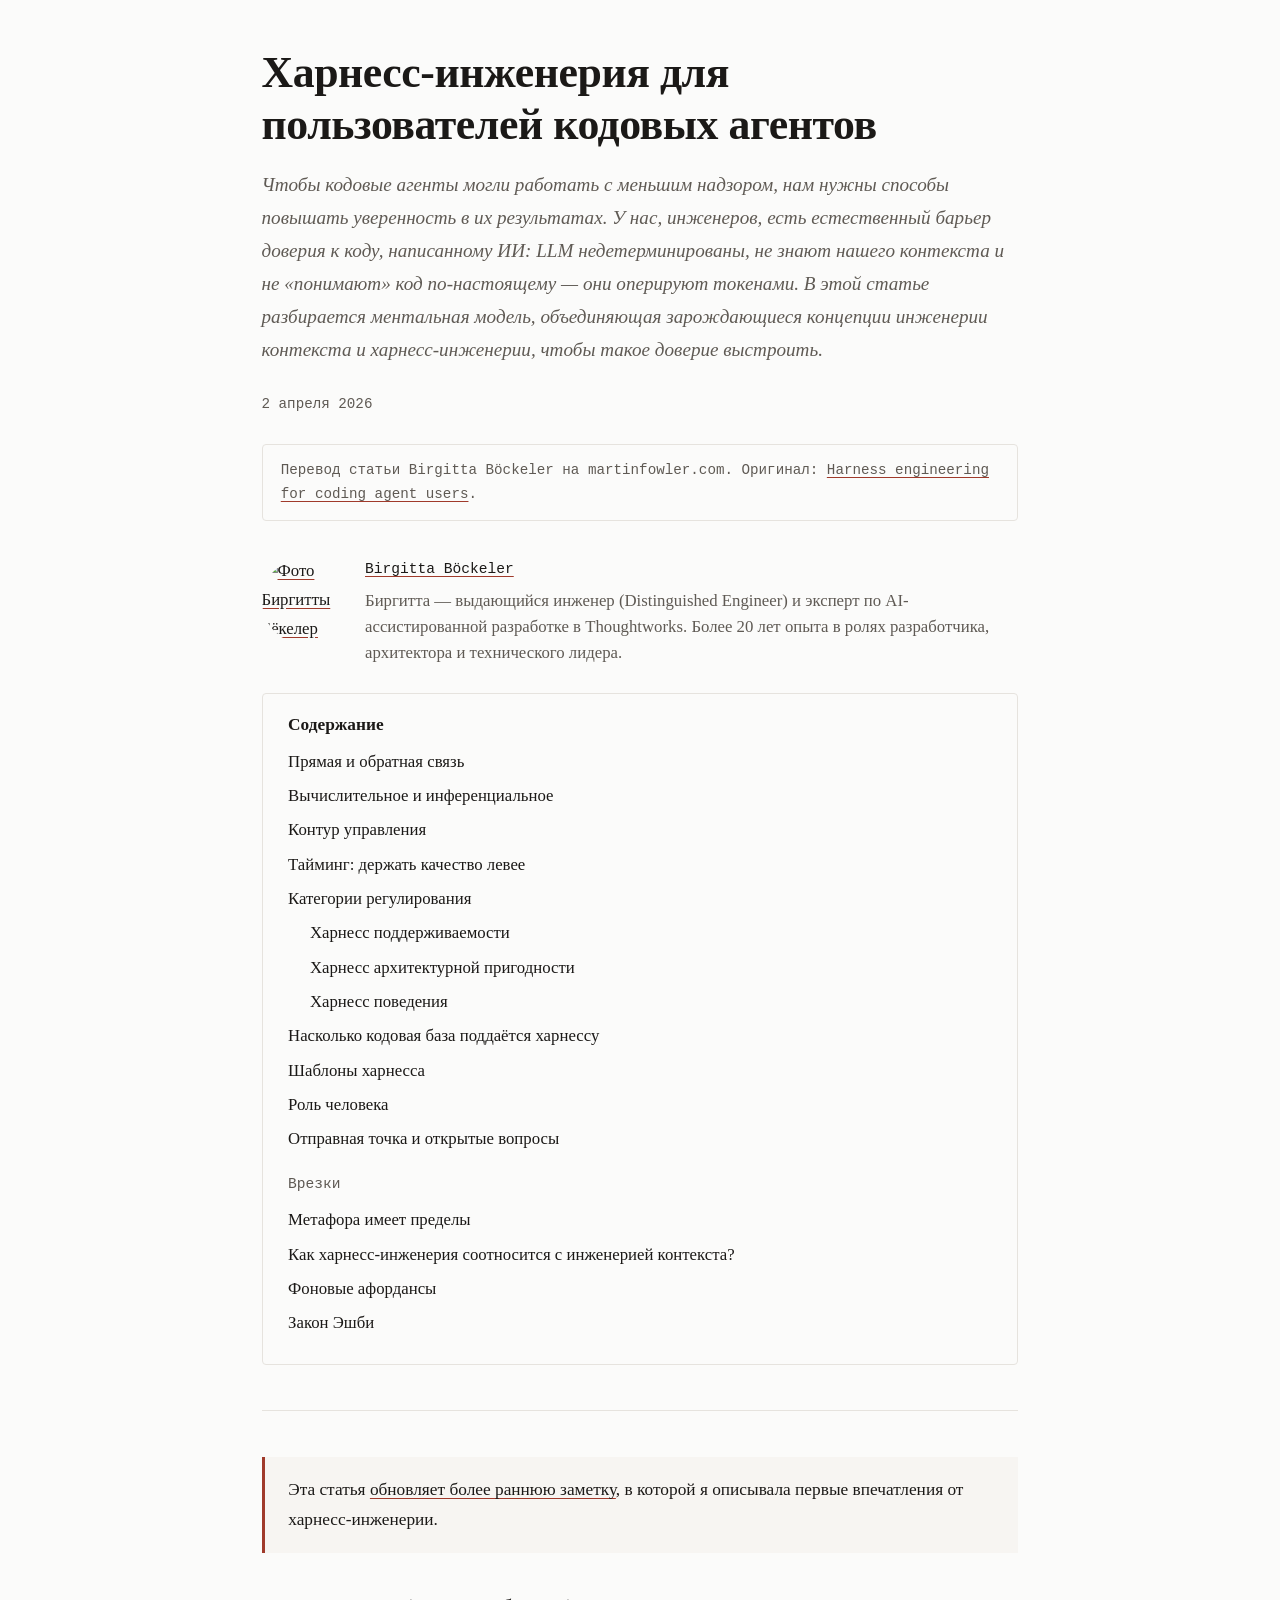
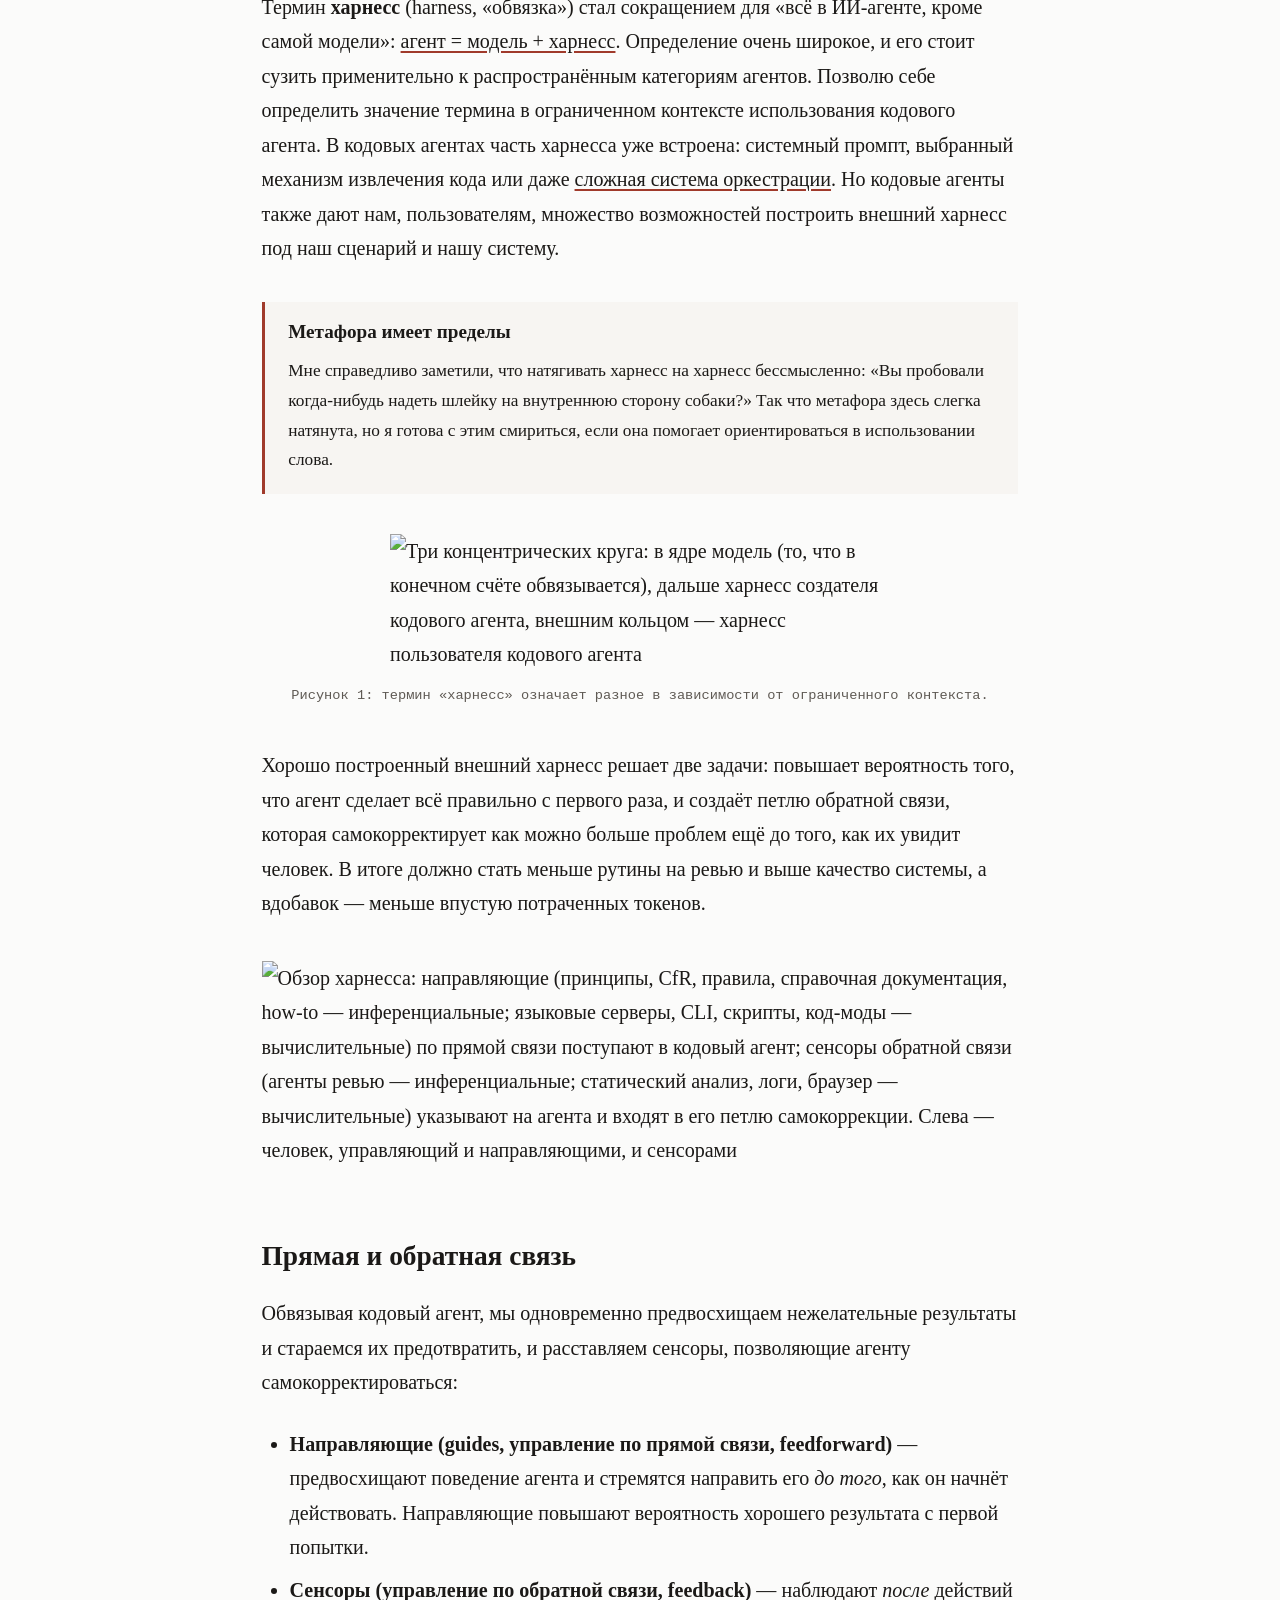
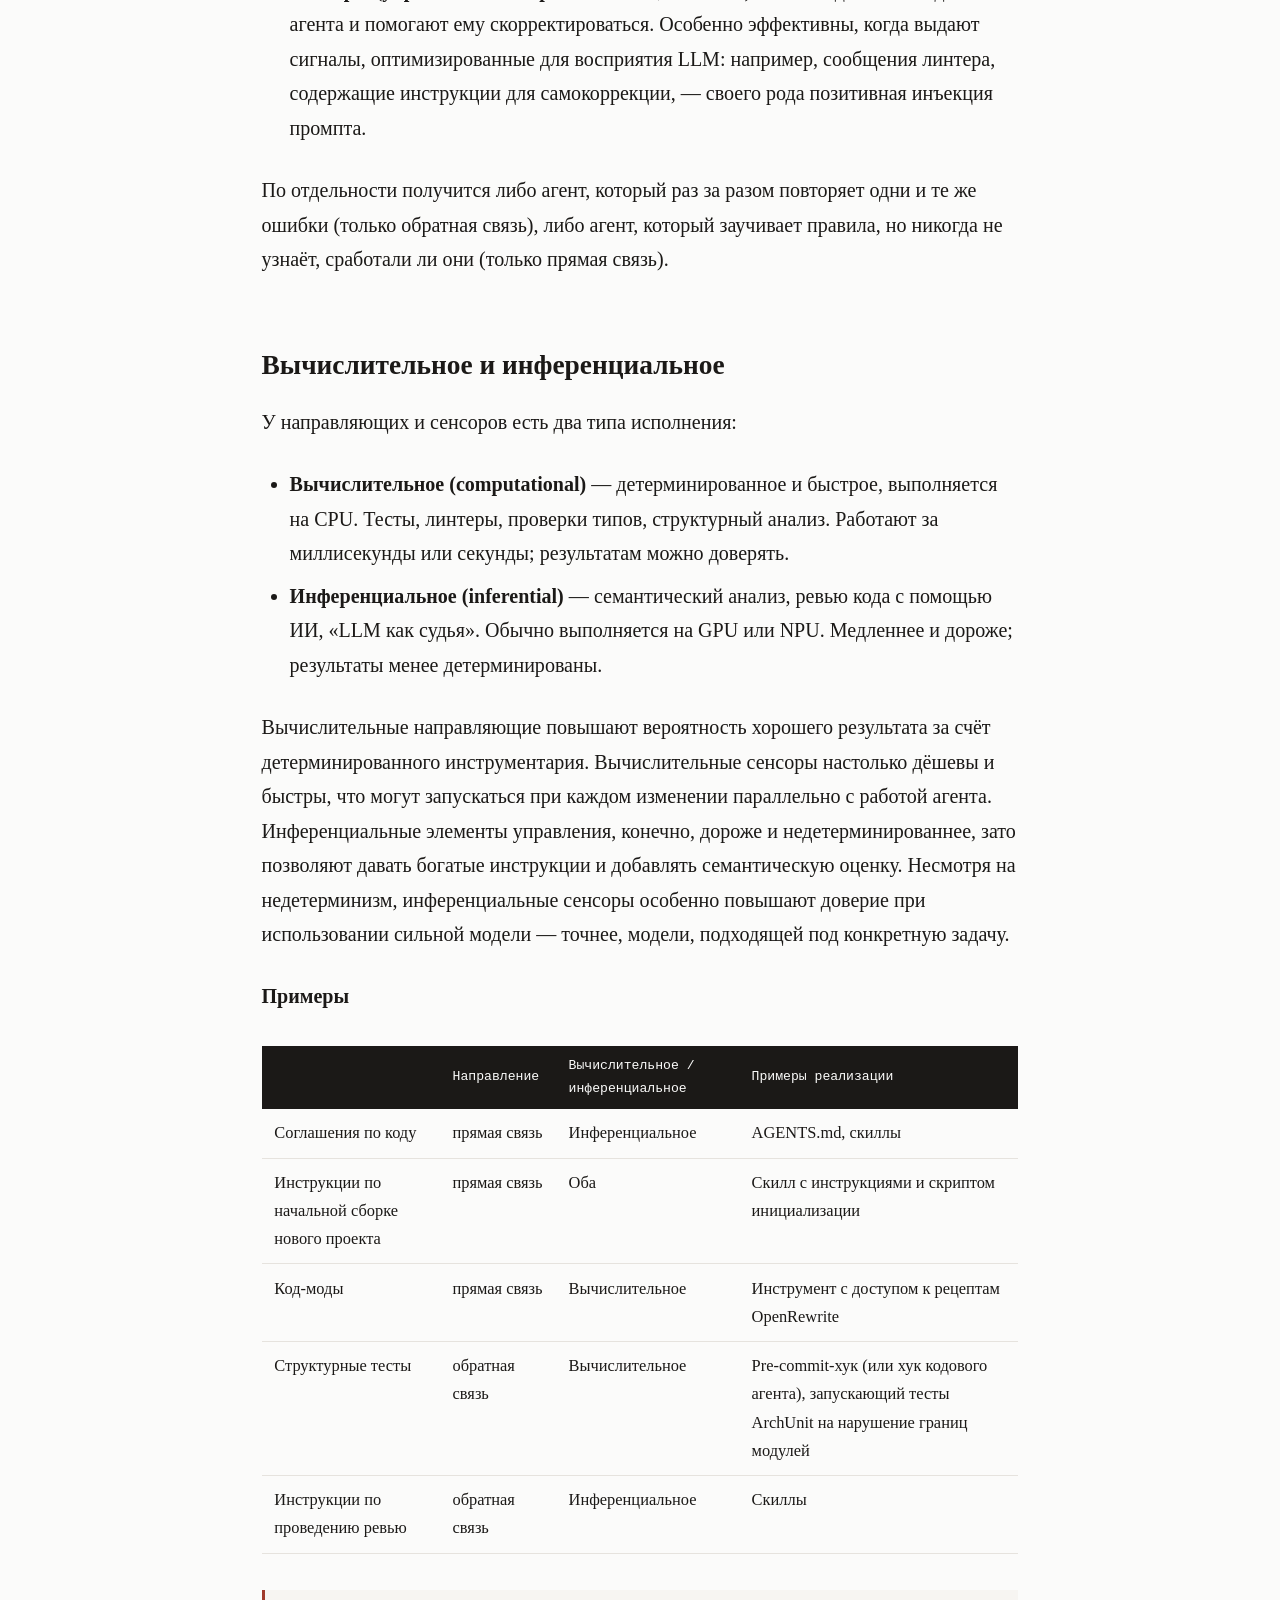
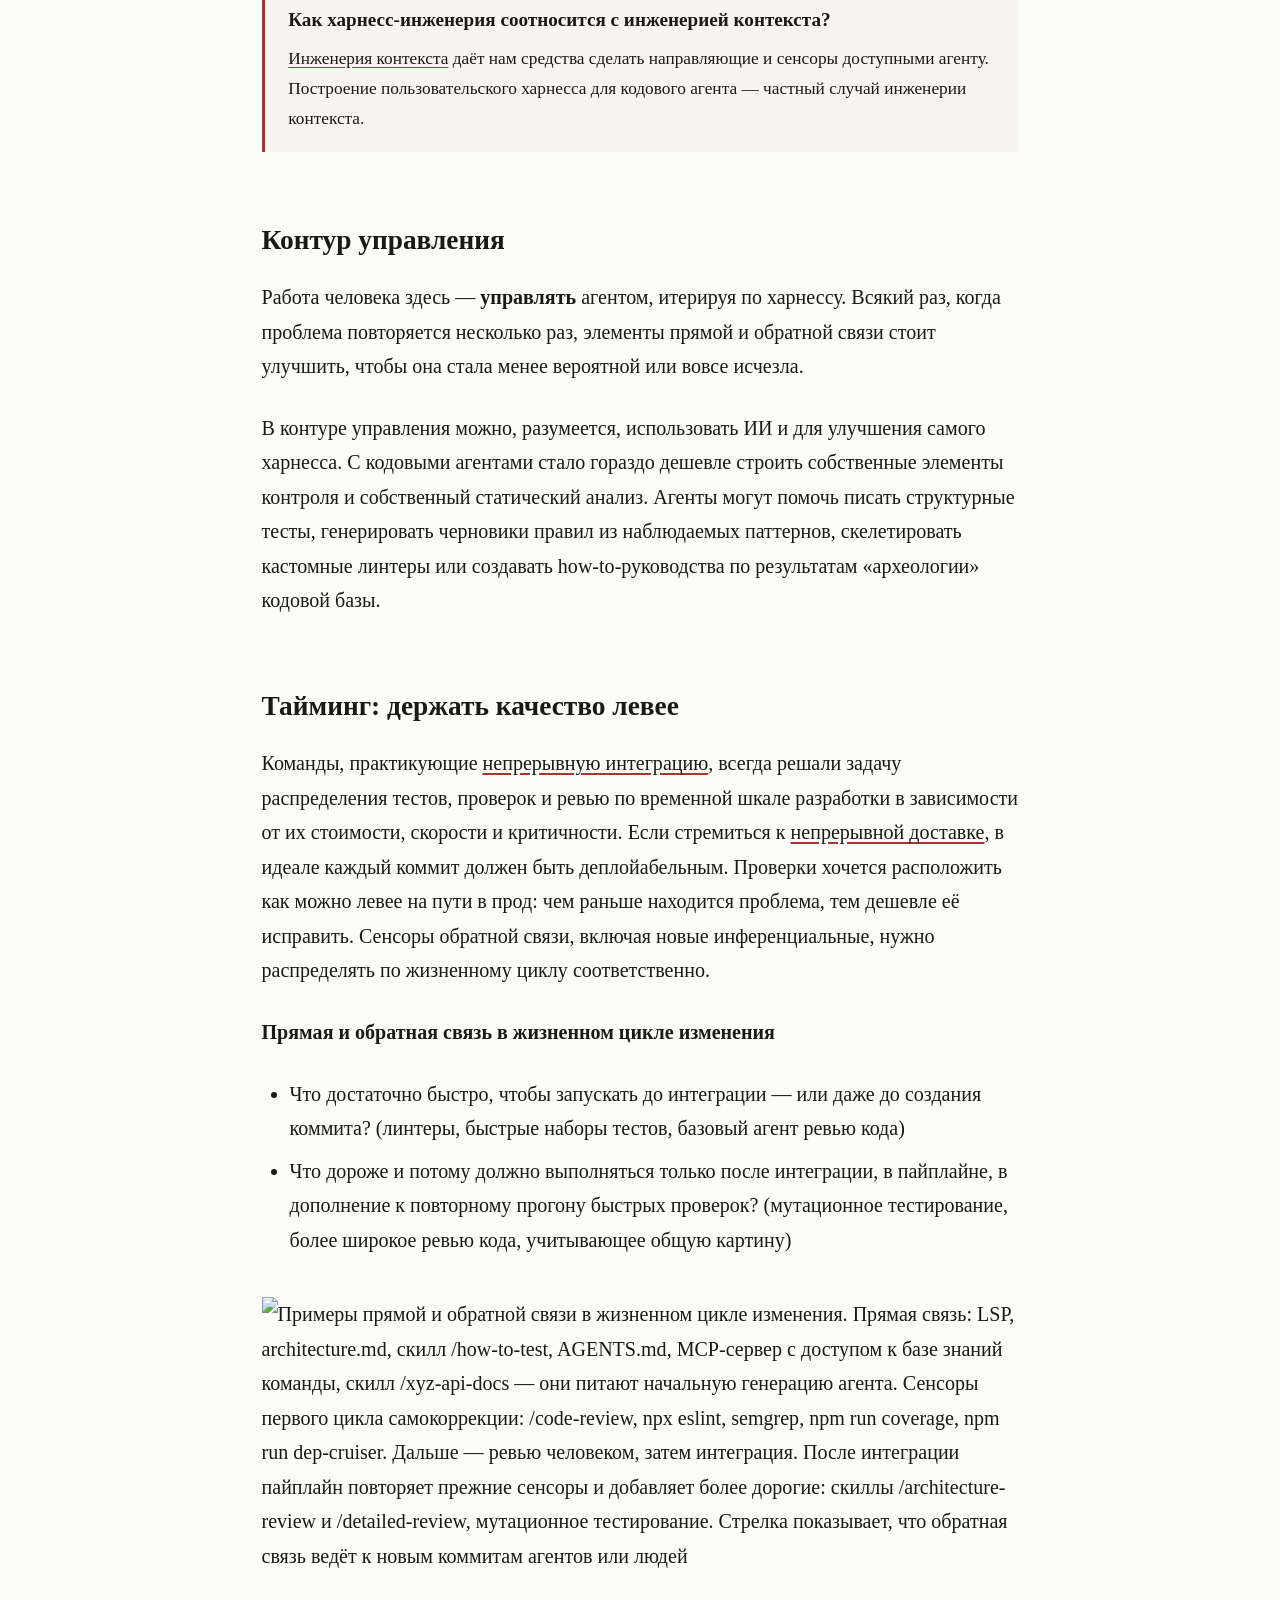
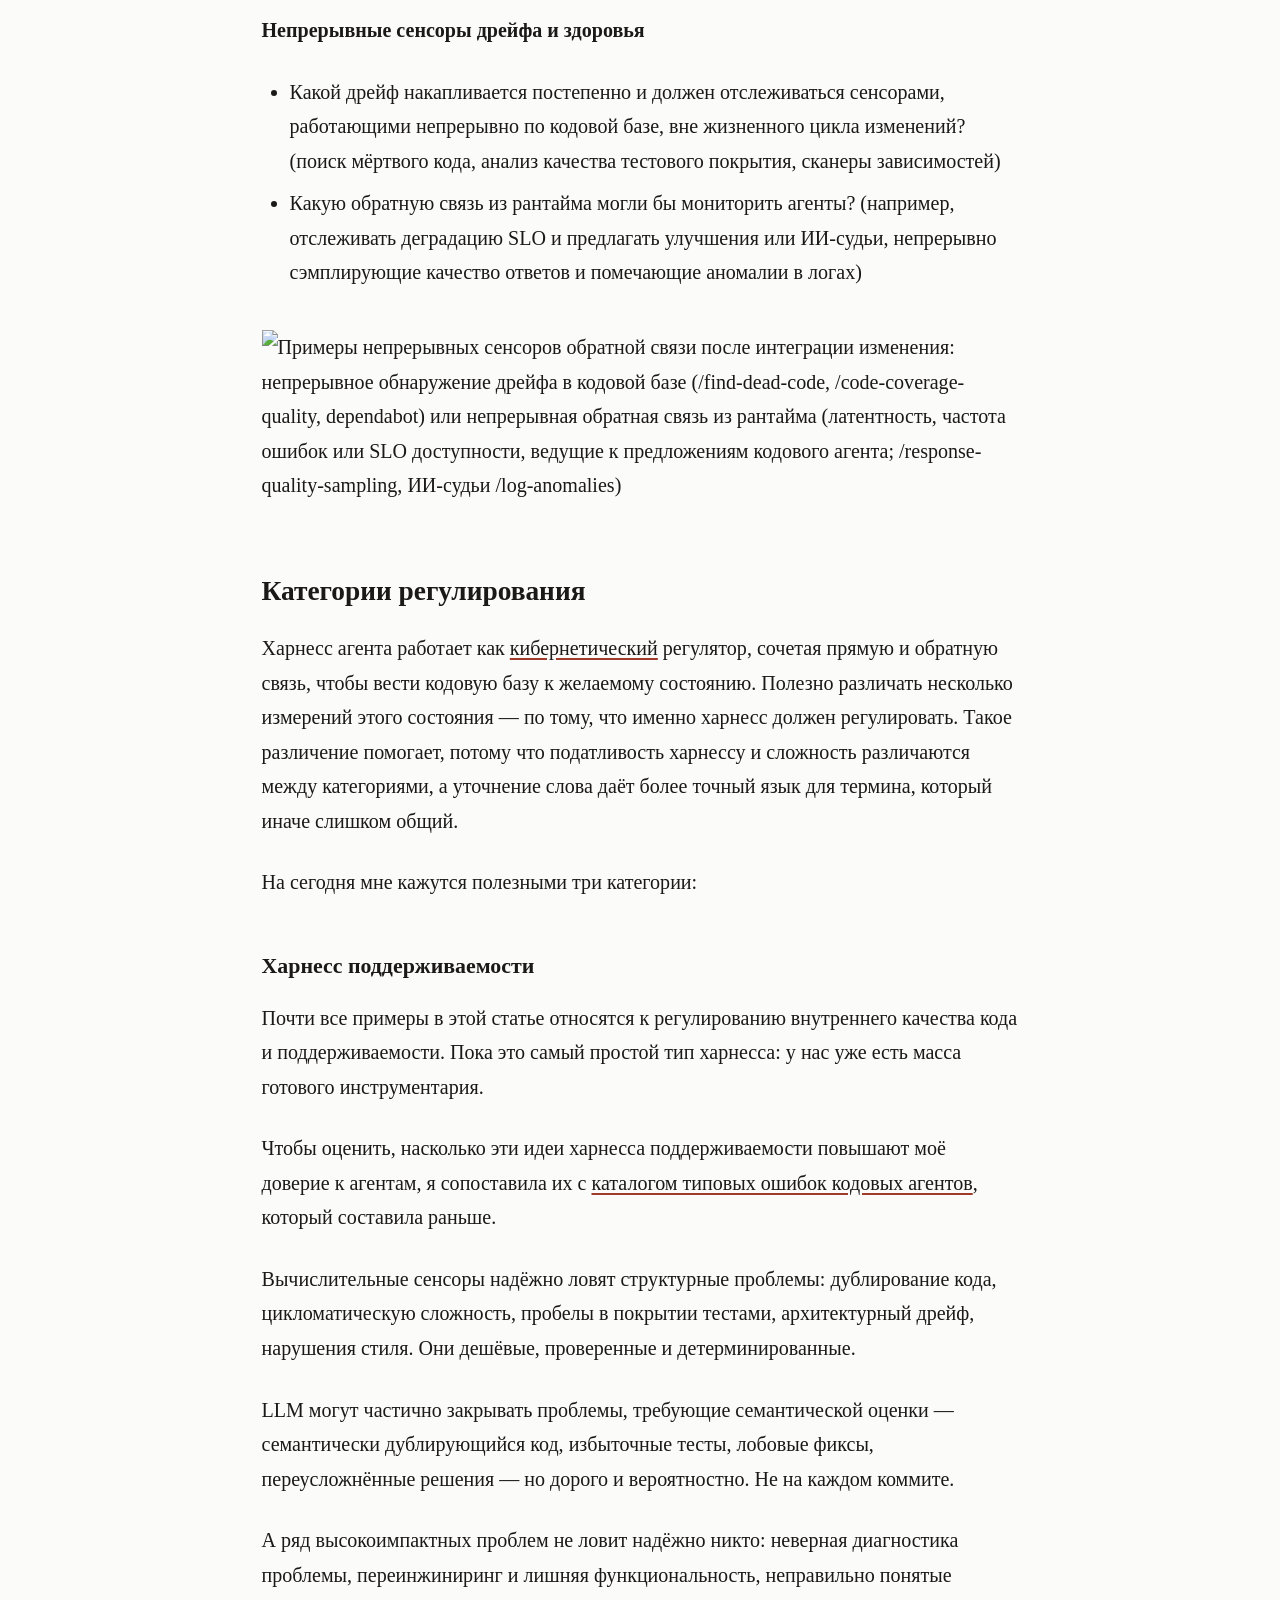
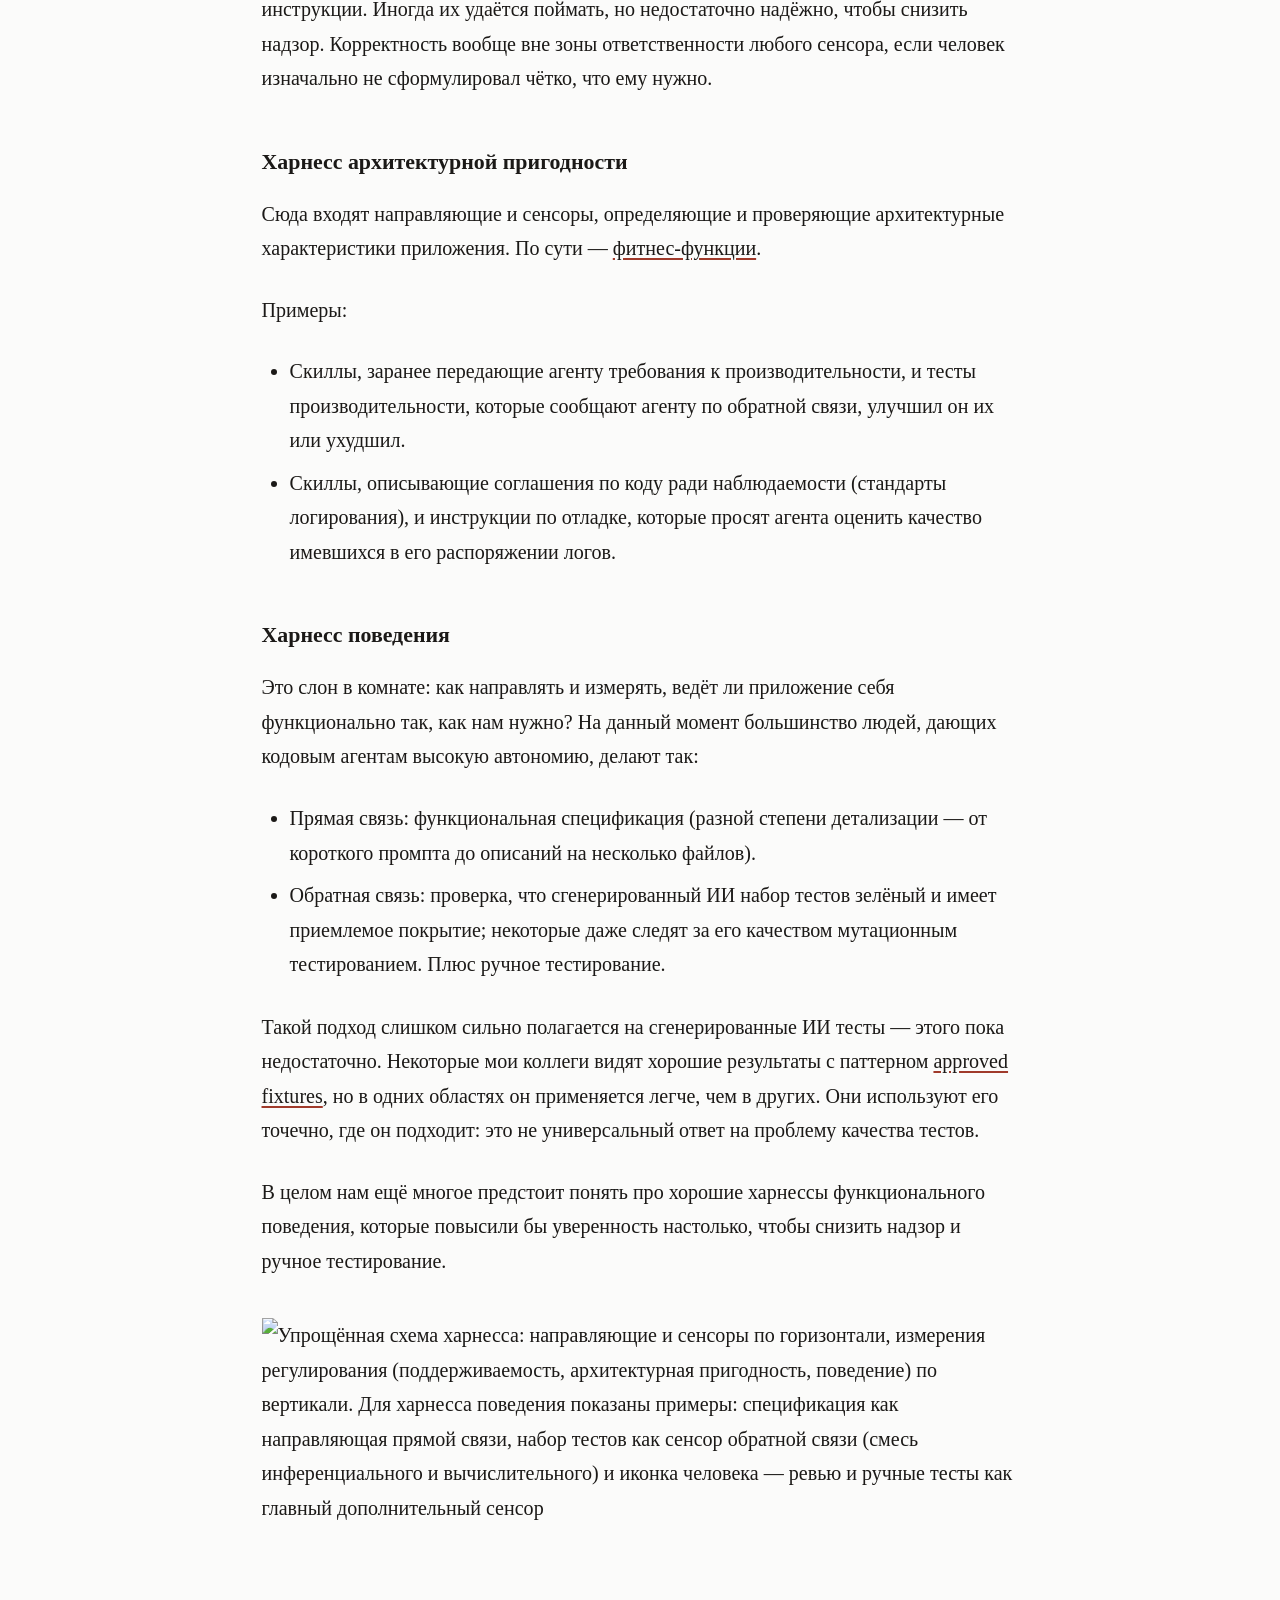
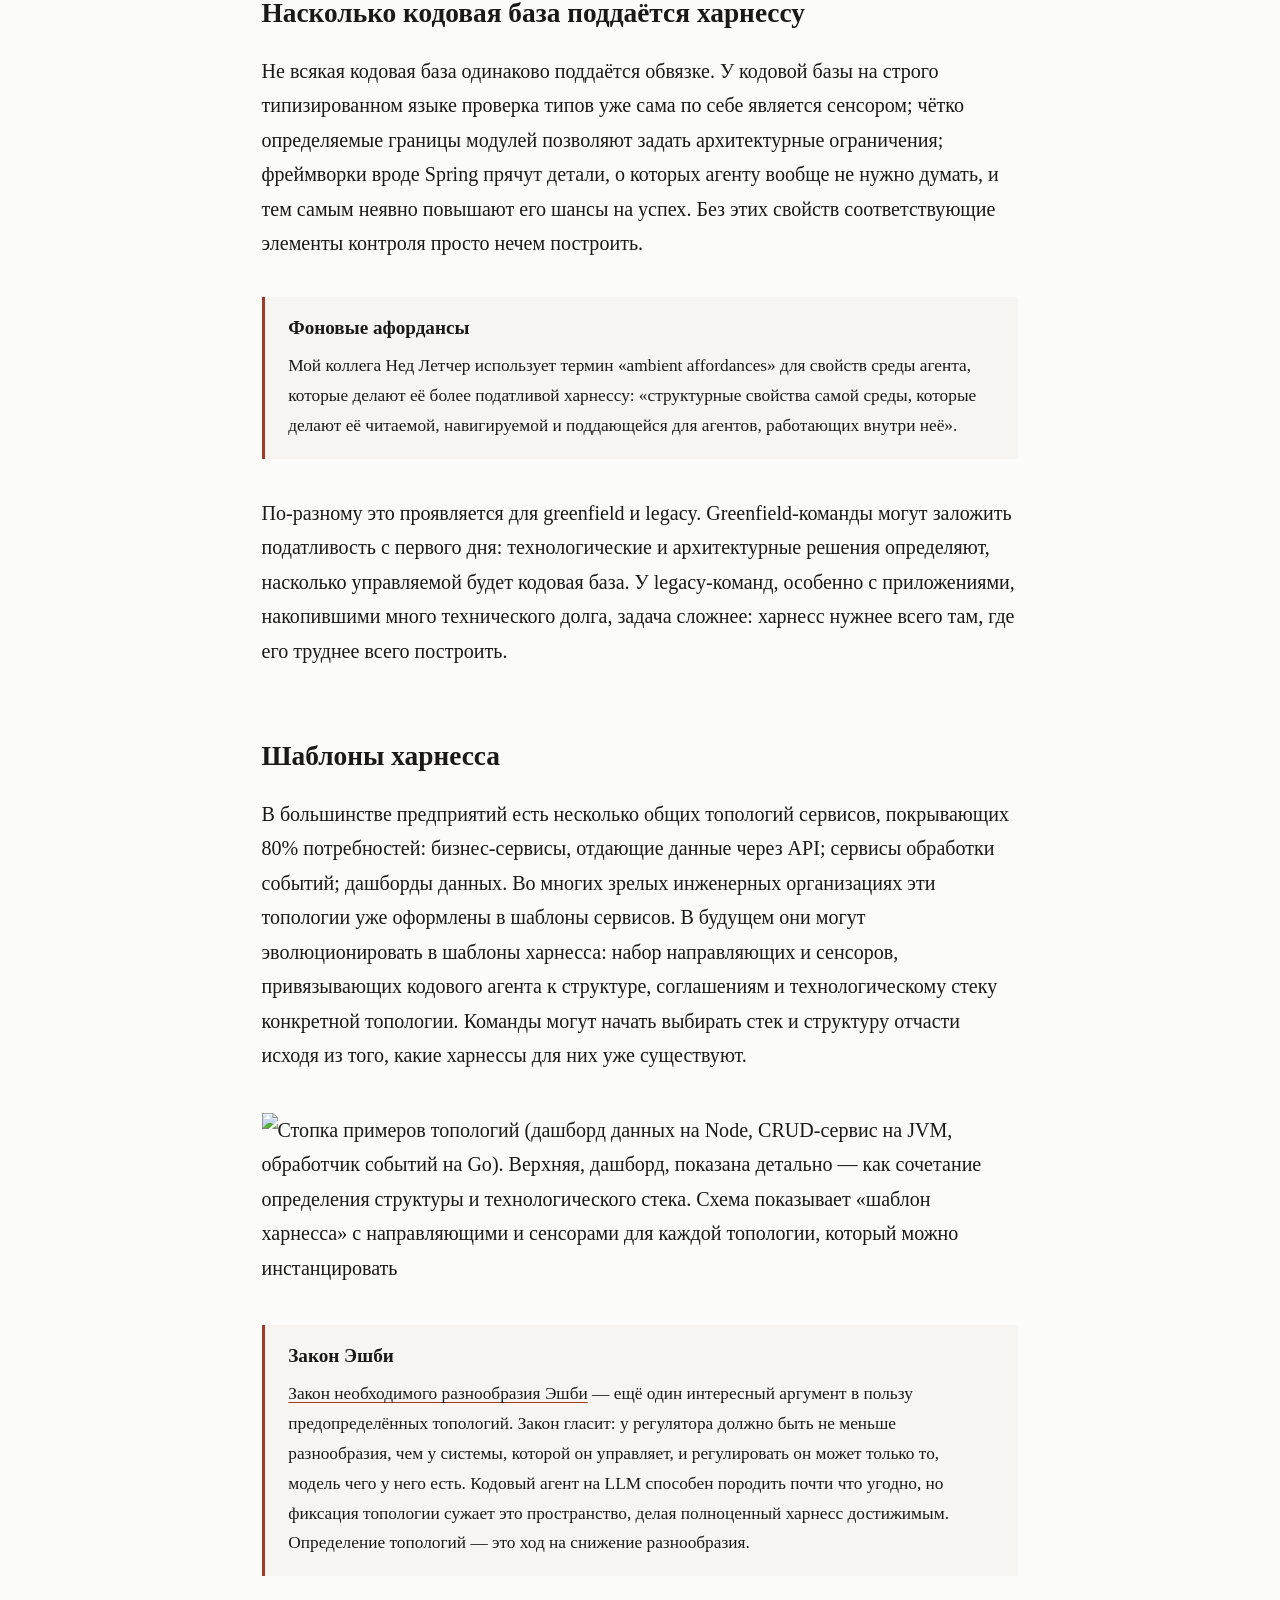
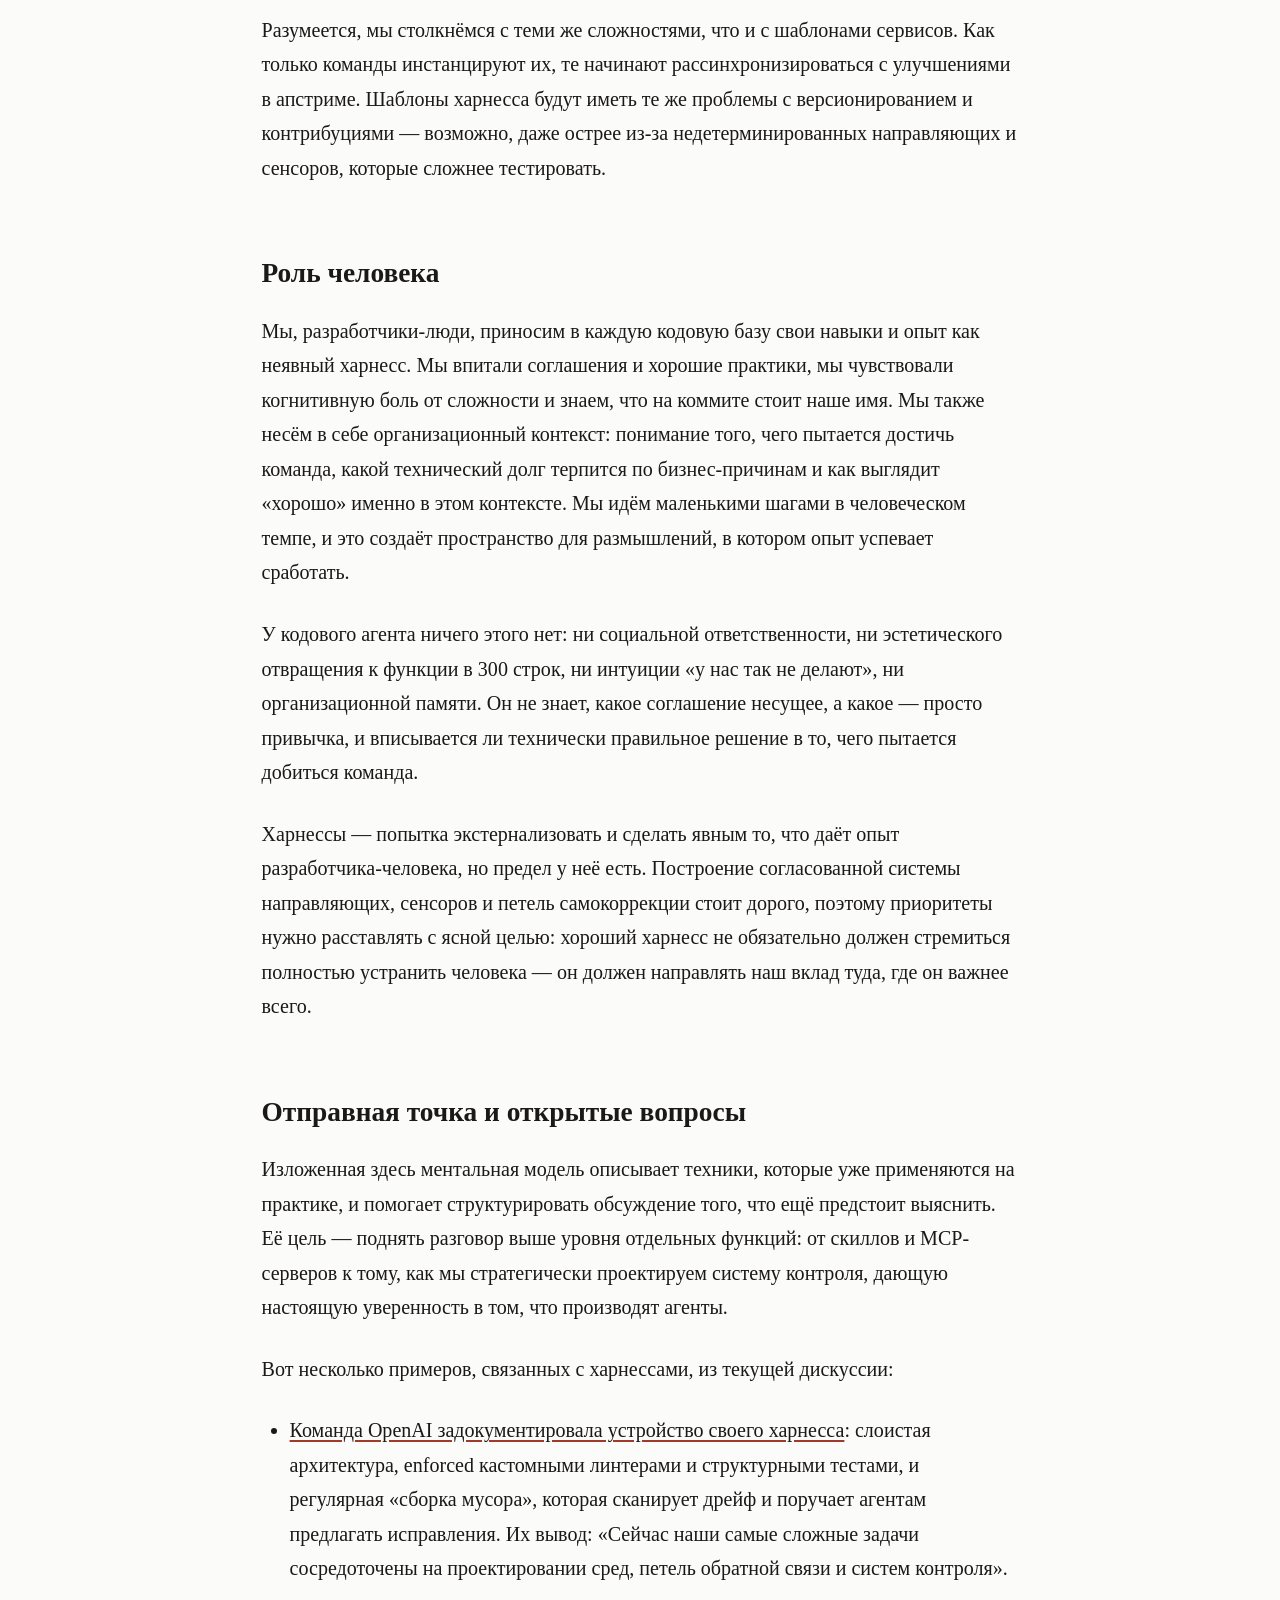
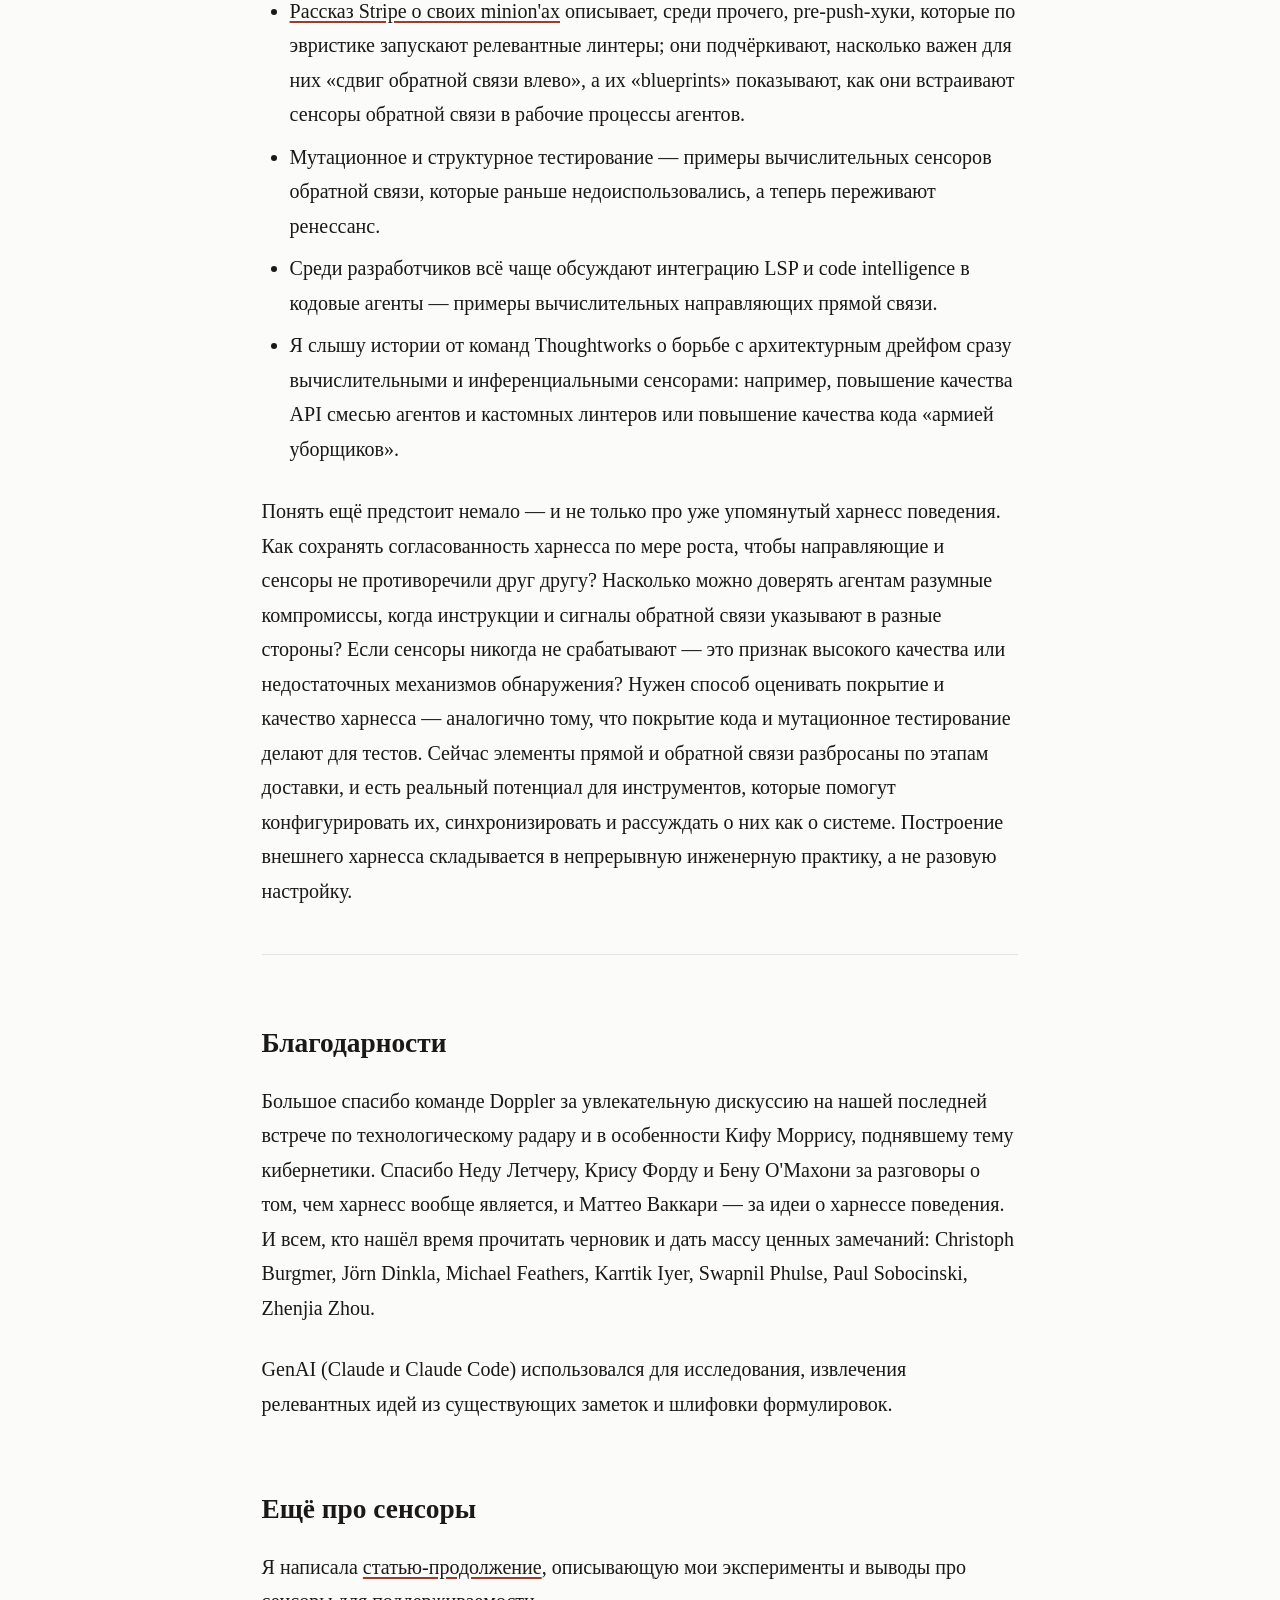
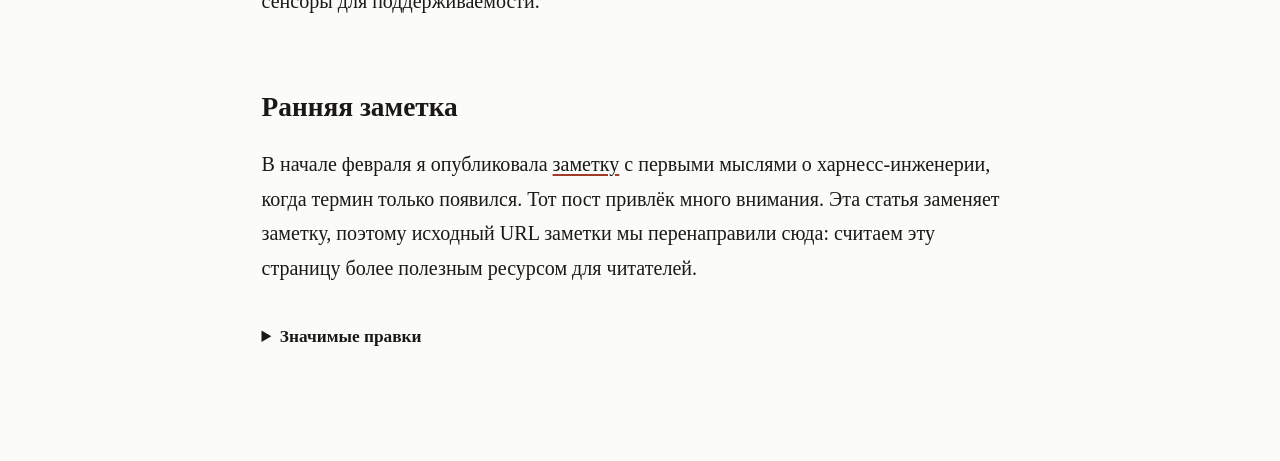
==== commit 3cabdbbf: "Scale up site typography on wide screens Fluid root font-size (clamp 100%→150%) so the 42rem reading" ====
--- a/static/harness-engineering/index.html
+++ b/static/harness-engineering/index.html
@@ -22,8 +22,10 @@
   :root{--bg:#171512;--ink:#e8e4de;--ink-2:#9d968c;--line:#2d2a25;--accent:#e0795f;--code-bg:#201d19;--side-bg:#1e1c18}
 }
 *{box-sizing:border-box}
+html{font-size:clamp(100%,78% + .45vw,150%)}
+html,body{overflow-x:clip}
 body{margin:0;background:var(--bg);color:var(--ink);font-family:"PT Serif",Georgia,serif;font-size:1.1rem;line-height:1.72;-webkit-font-smoothing:antialiased}
-article{max-width:44rem;margin:0 auto;padding:2.5rem 1.25rem 4rem}
+article{max-width:44rem;margin:0 auto;padding:2.5rem 1.25rem 4rem;overflow-wrap:break-word}
 h1{font-size:clamp(1.8rem,4.5vw,2.4rem);line-height:1.2;margin:0 0 1rem;letter-spacing:-0.01em}
 h2{font-size:1.5rem;margin:2.6em 0 .8em;line-height:1.3}
 h3{font-size:1.2rem;margin:2.2em 0 .7em}
@@ -55,7 +57,7 @@
 .sidebar h2{font-size:1.05rem;margin:0 0 .6rem}
 .sidebar p{margin-bottom:.6em}
 .sidebar p:last-child{margin-bottom:0}
-table{width:100%;border-collapse:collapse;margin:1.8rem 0;font-size:.9rem}
+table{display:block;width:100%;border-collapse:collapse;margin:1.8rem 0;font-size:.9rem;overflow-x:auto}
 th{font-family:"JetBrains Mono",monospace;font-size:.72rem;font-weight:400;color:var(--bg);background:var(--ink);text-align:left;padding:.5rem .7rem}
 td{padding:.55rem .7rem;border-bottom:1px solid var(--line);vertical-align:top}
 ul,ol{padding-left:1.4em;margin:0 0 1.4em}
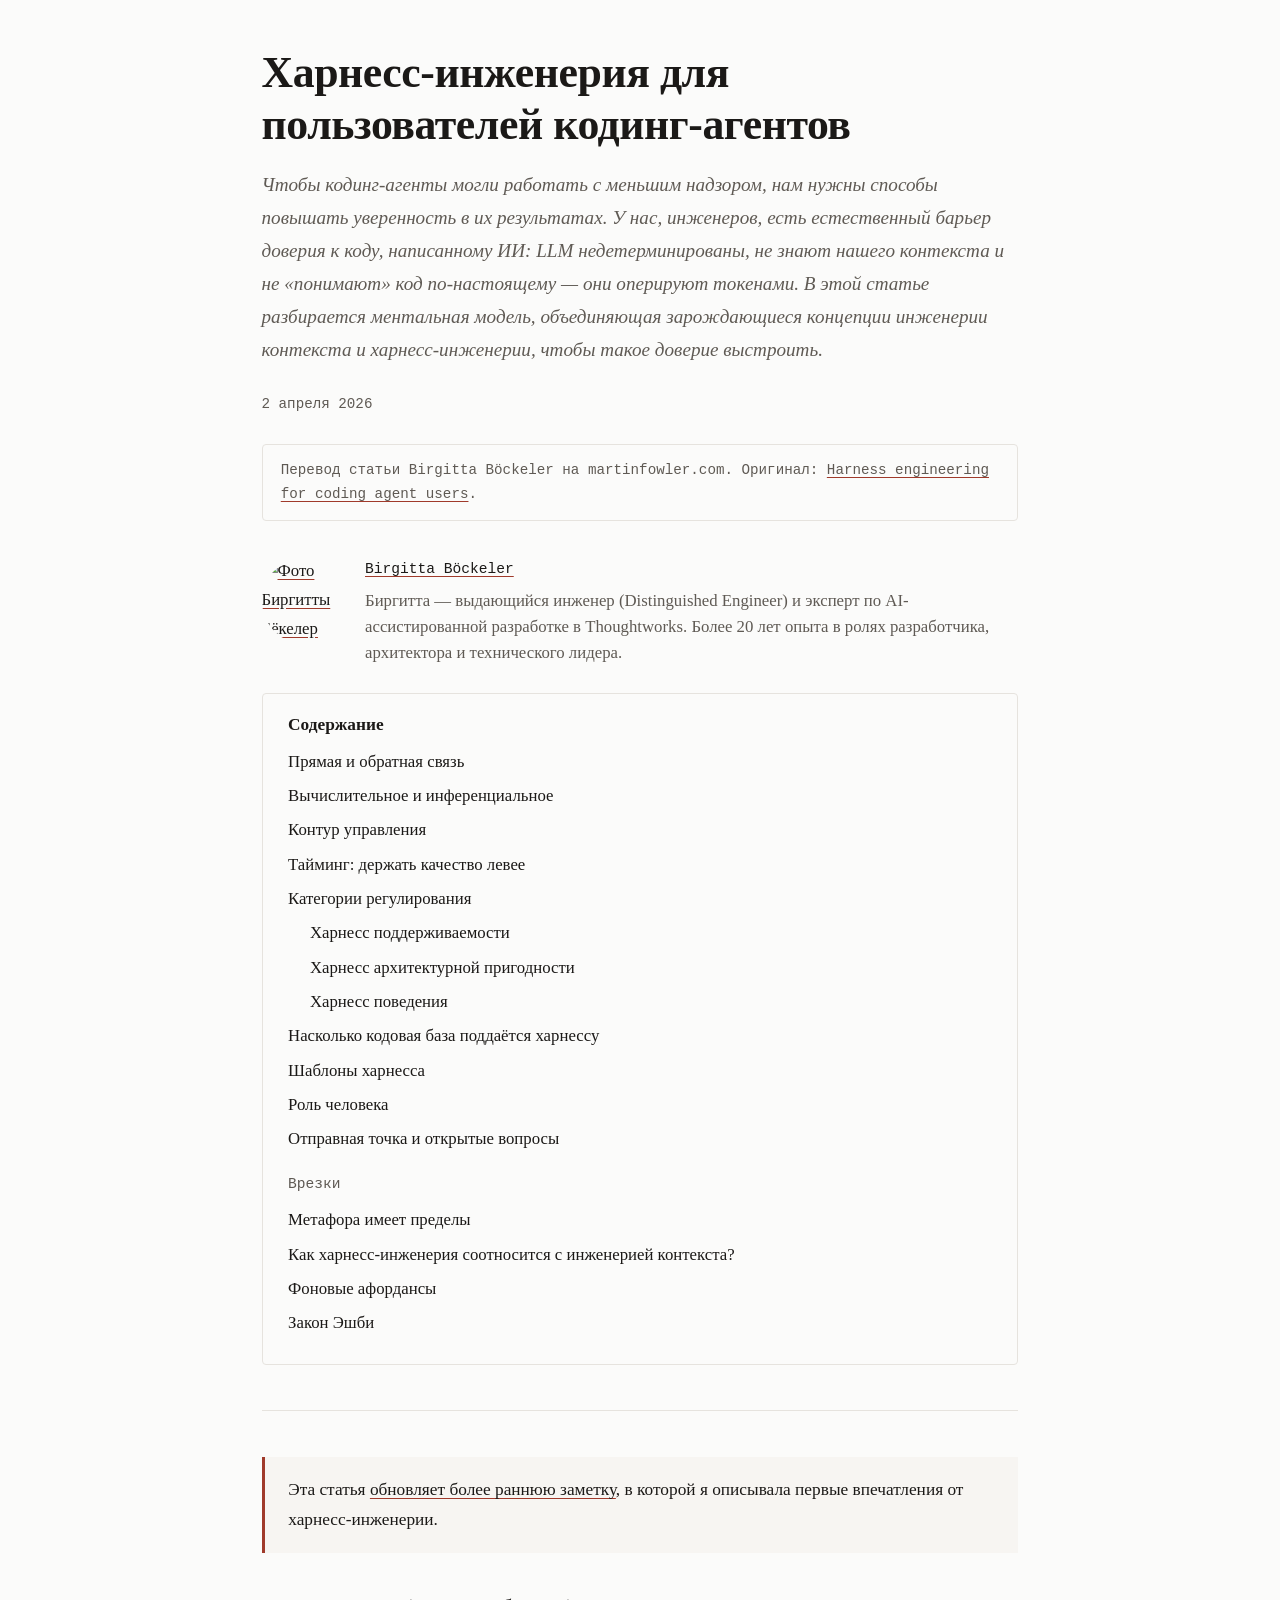
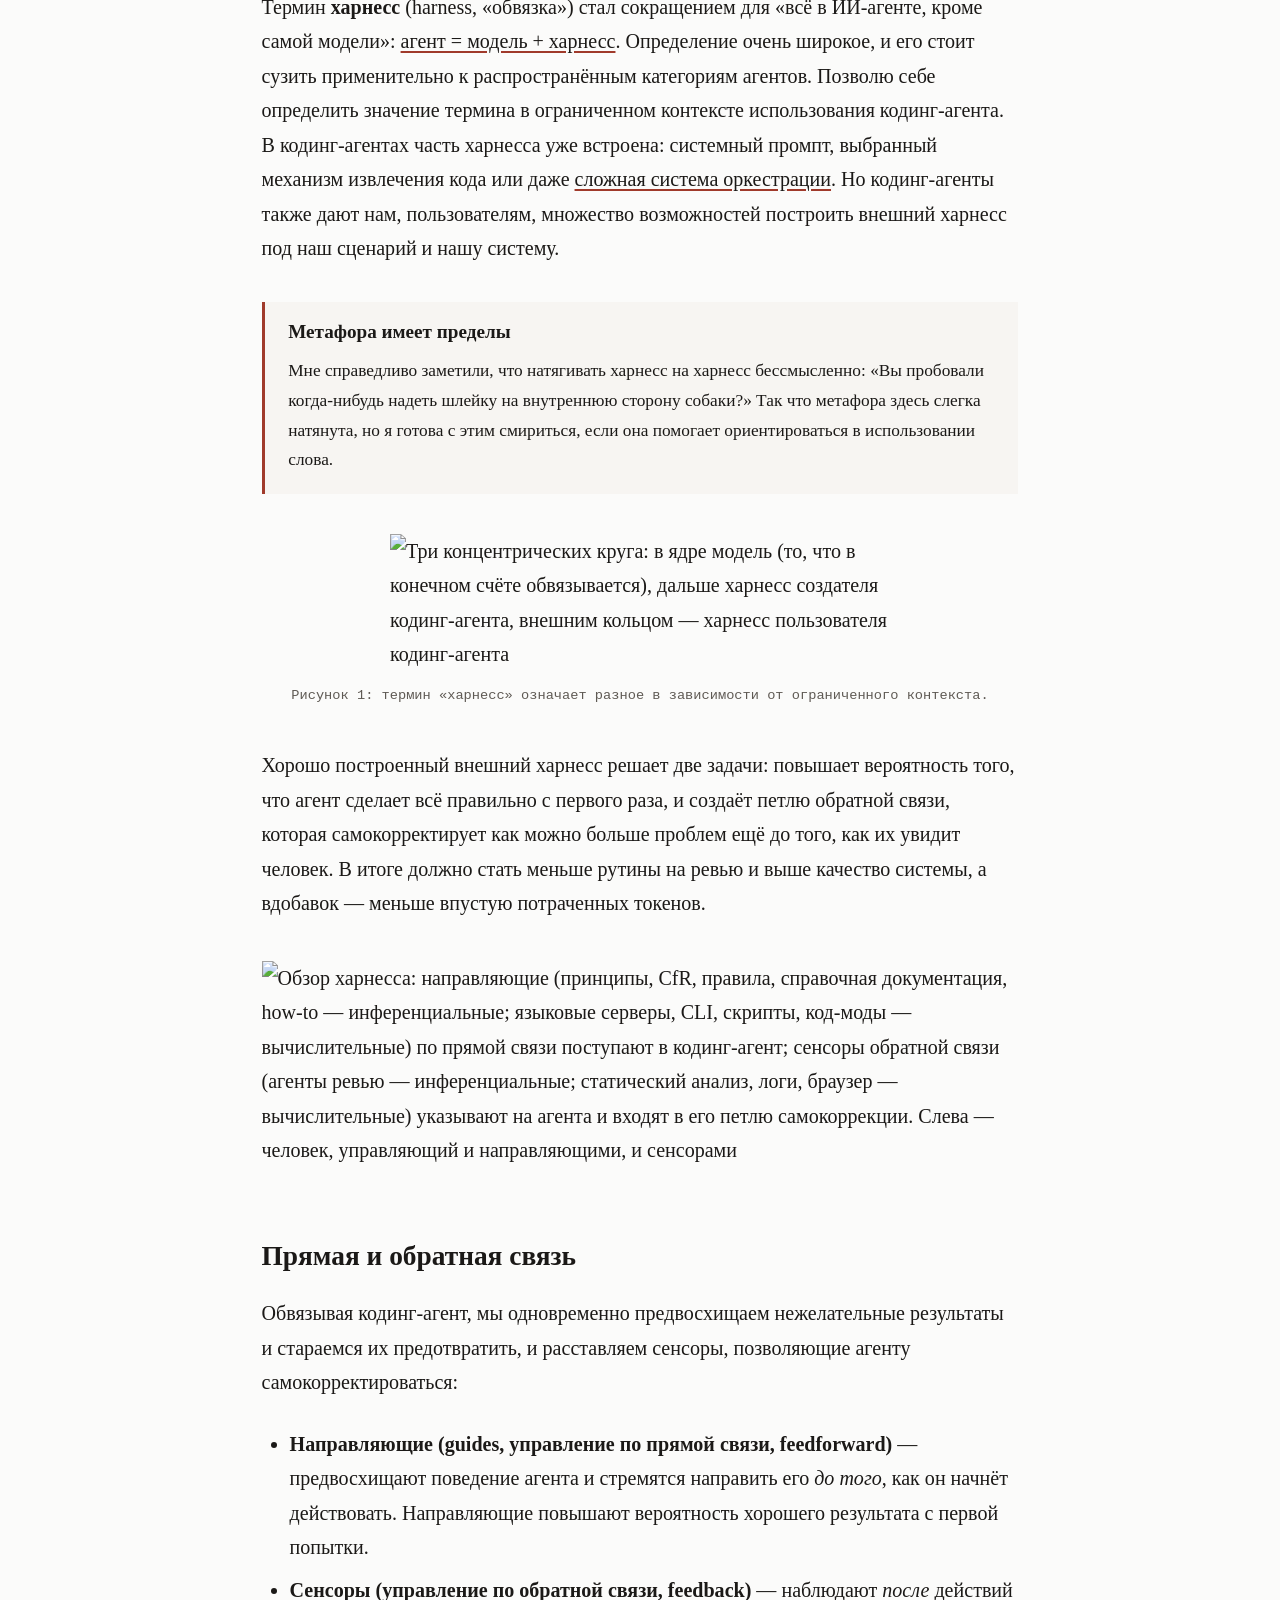
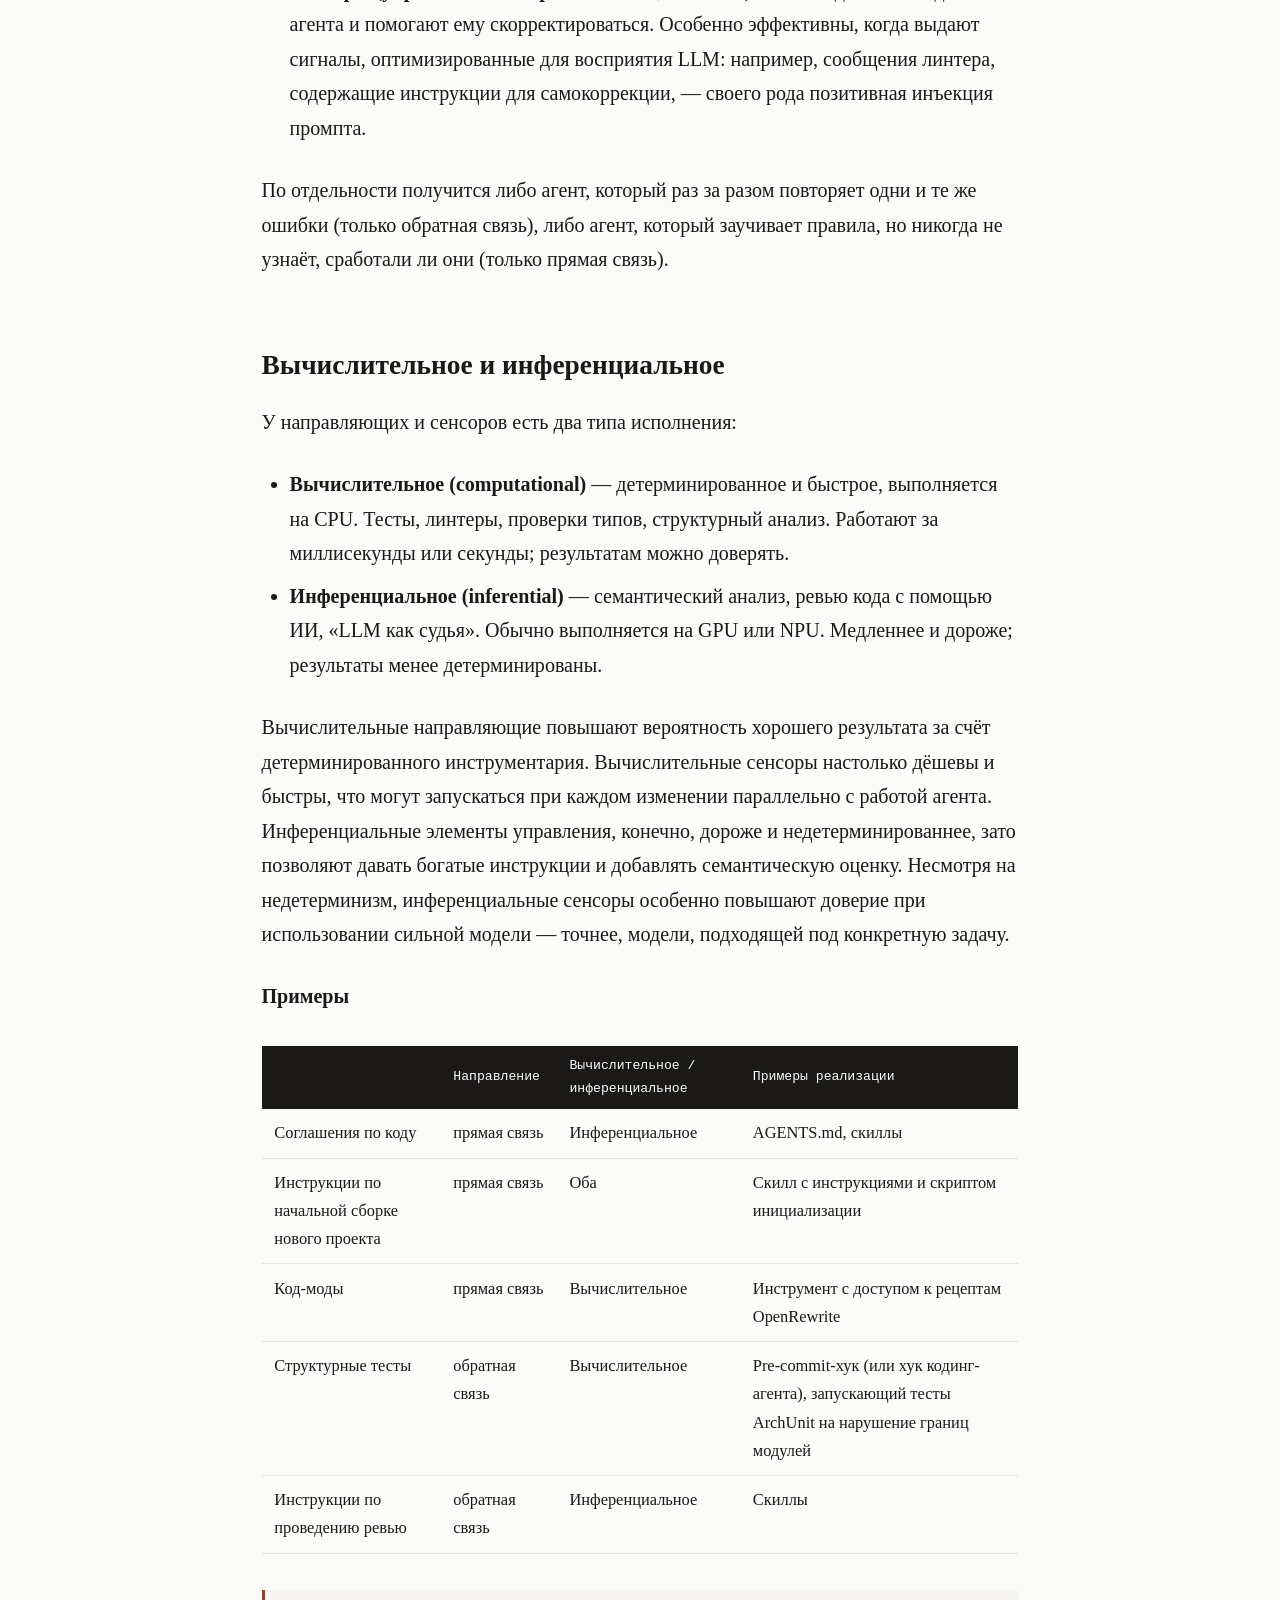
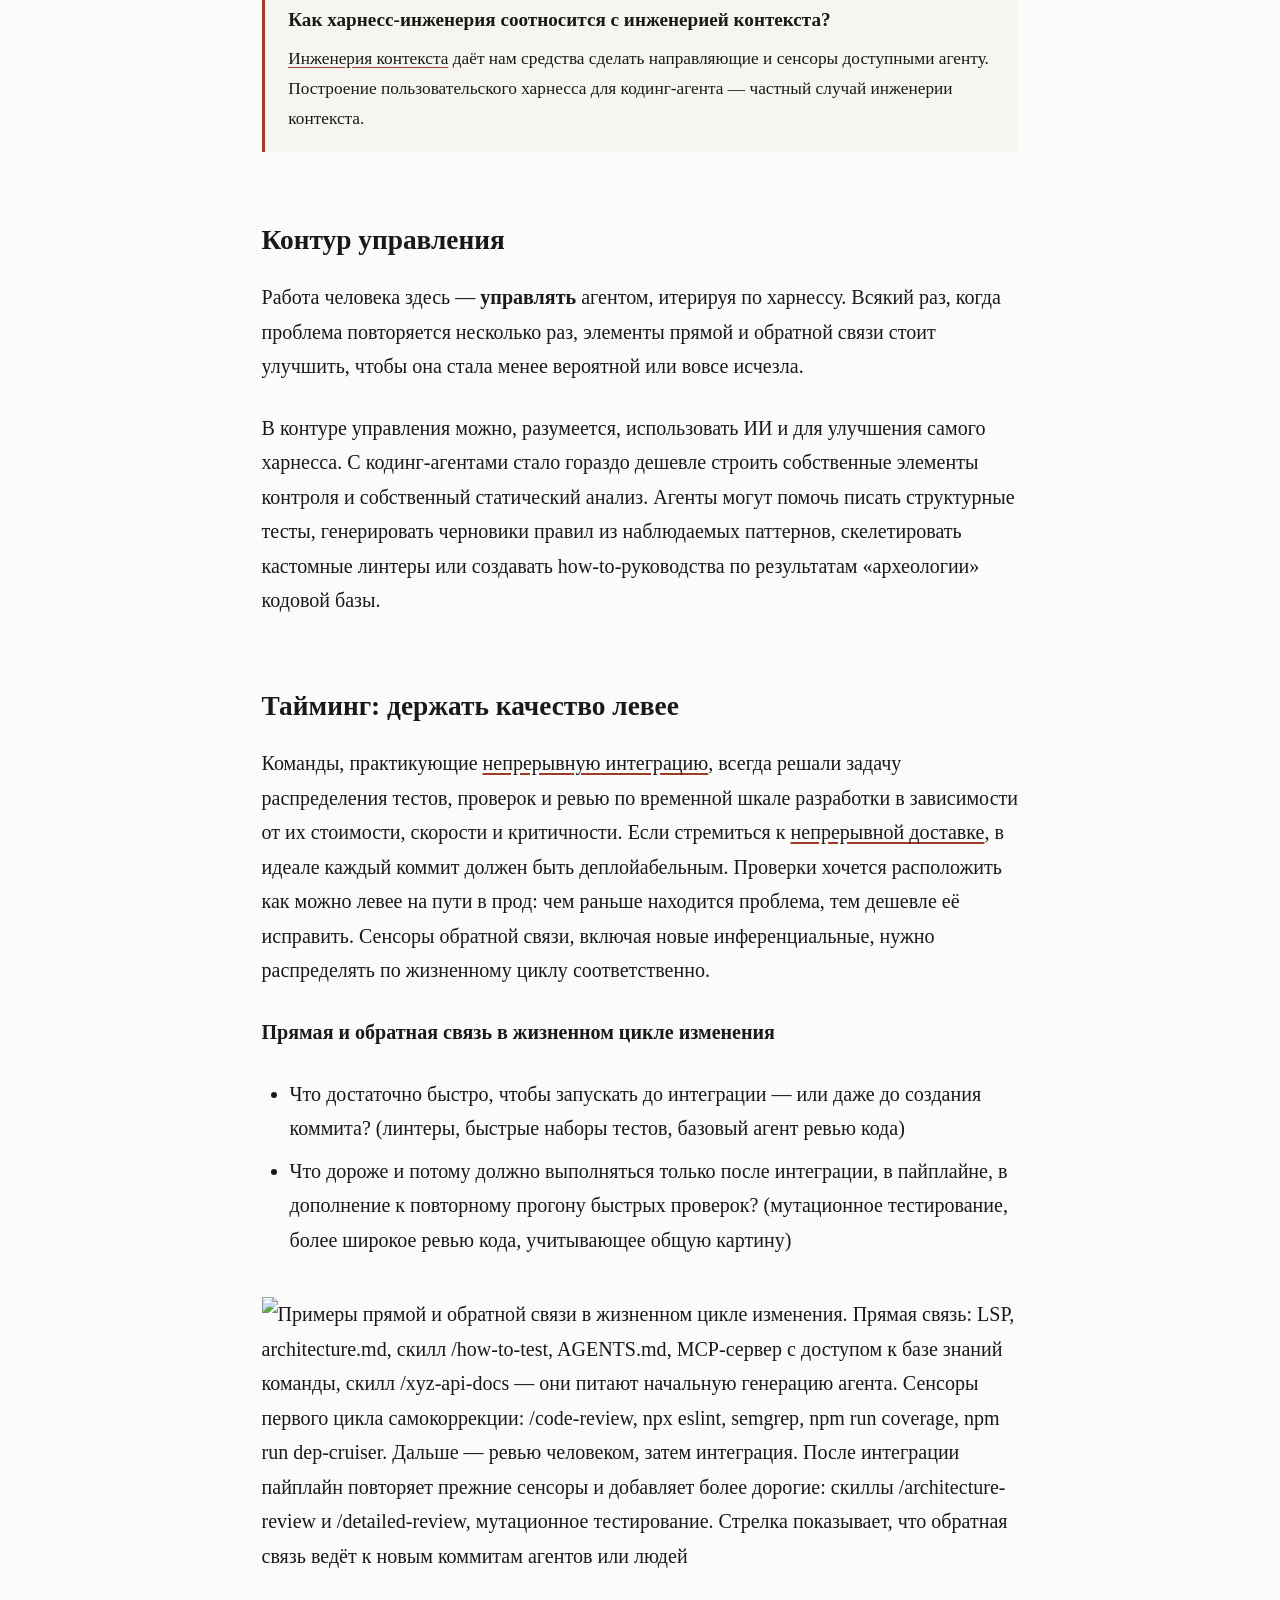
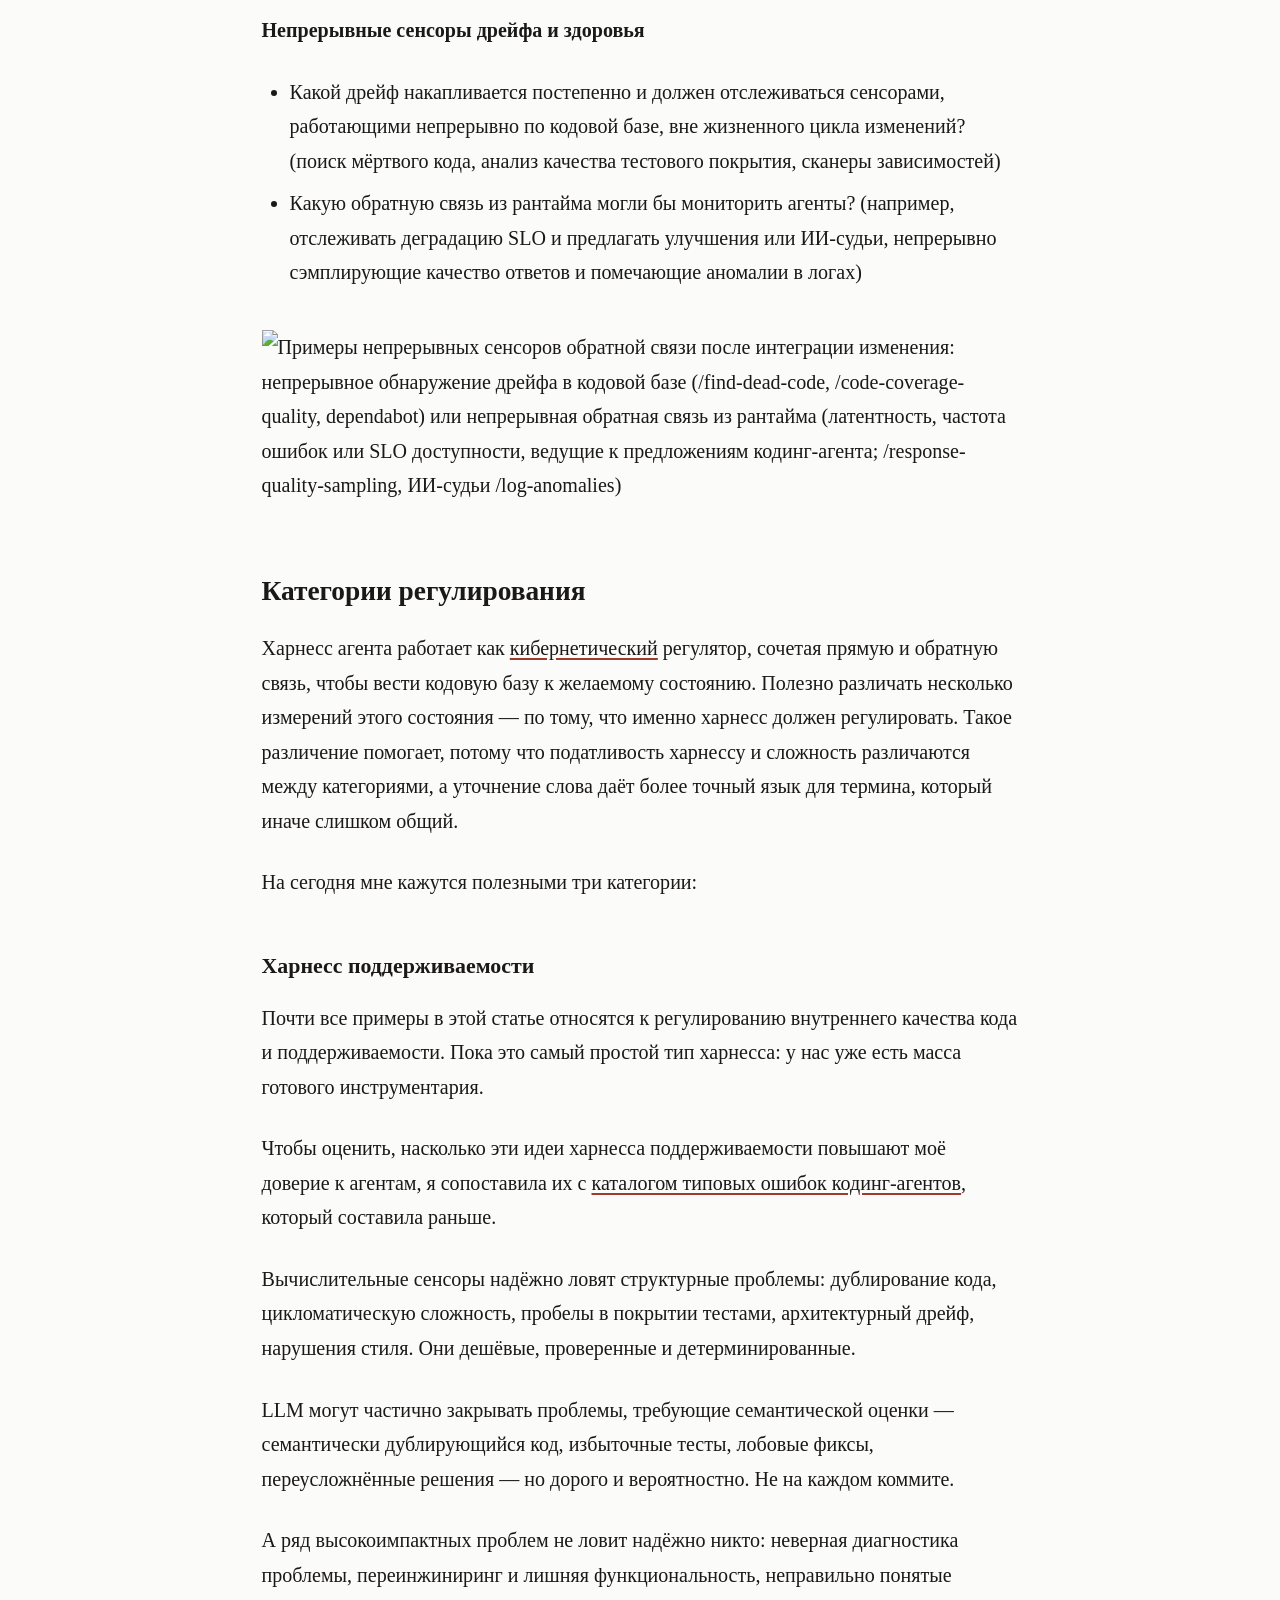
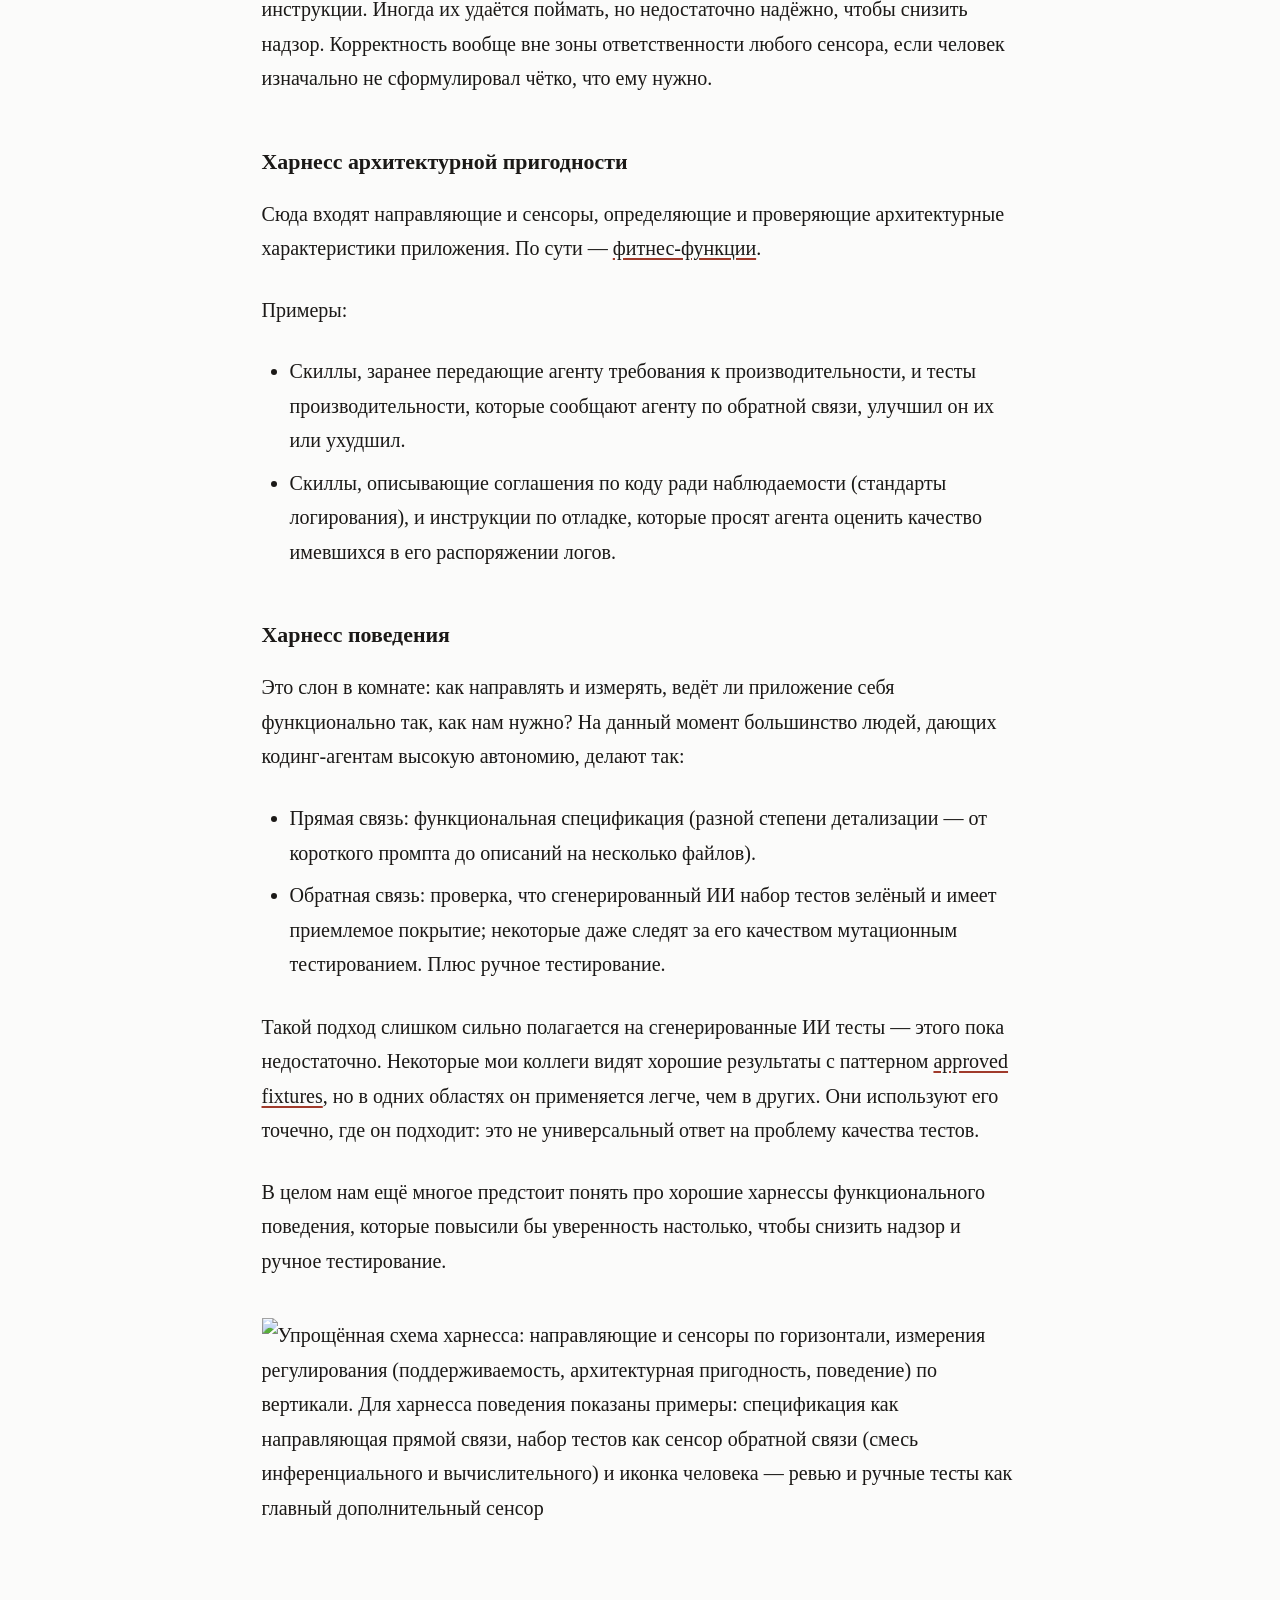
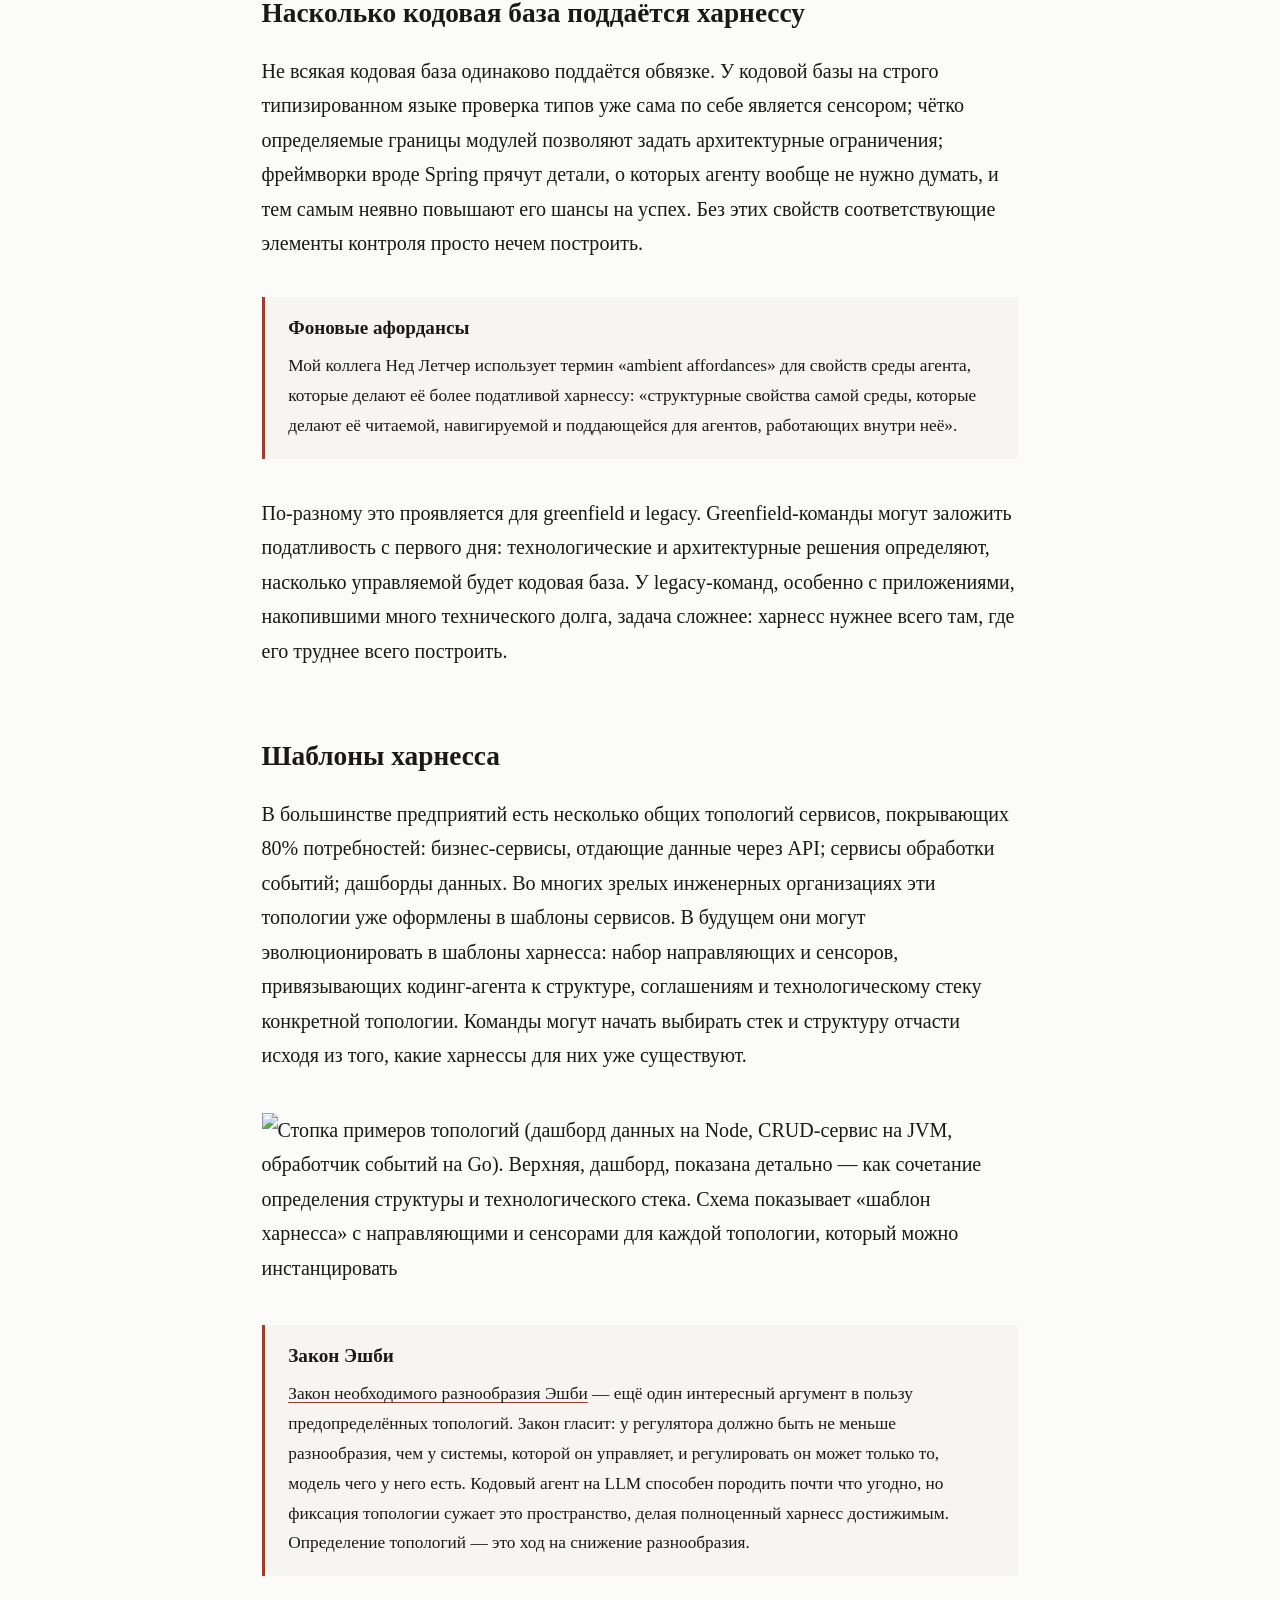
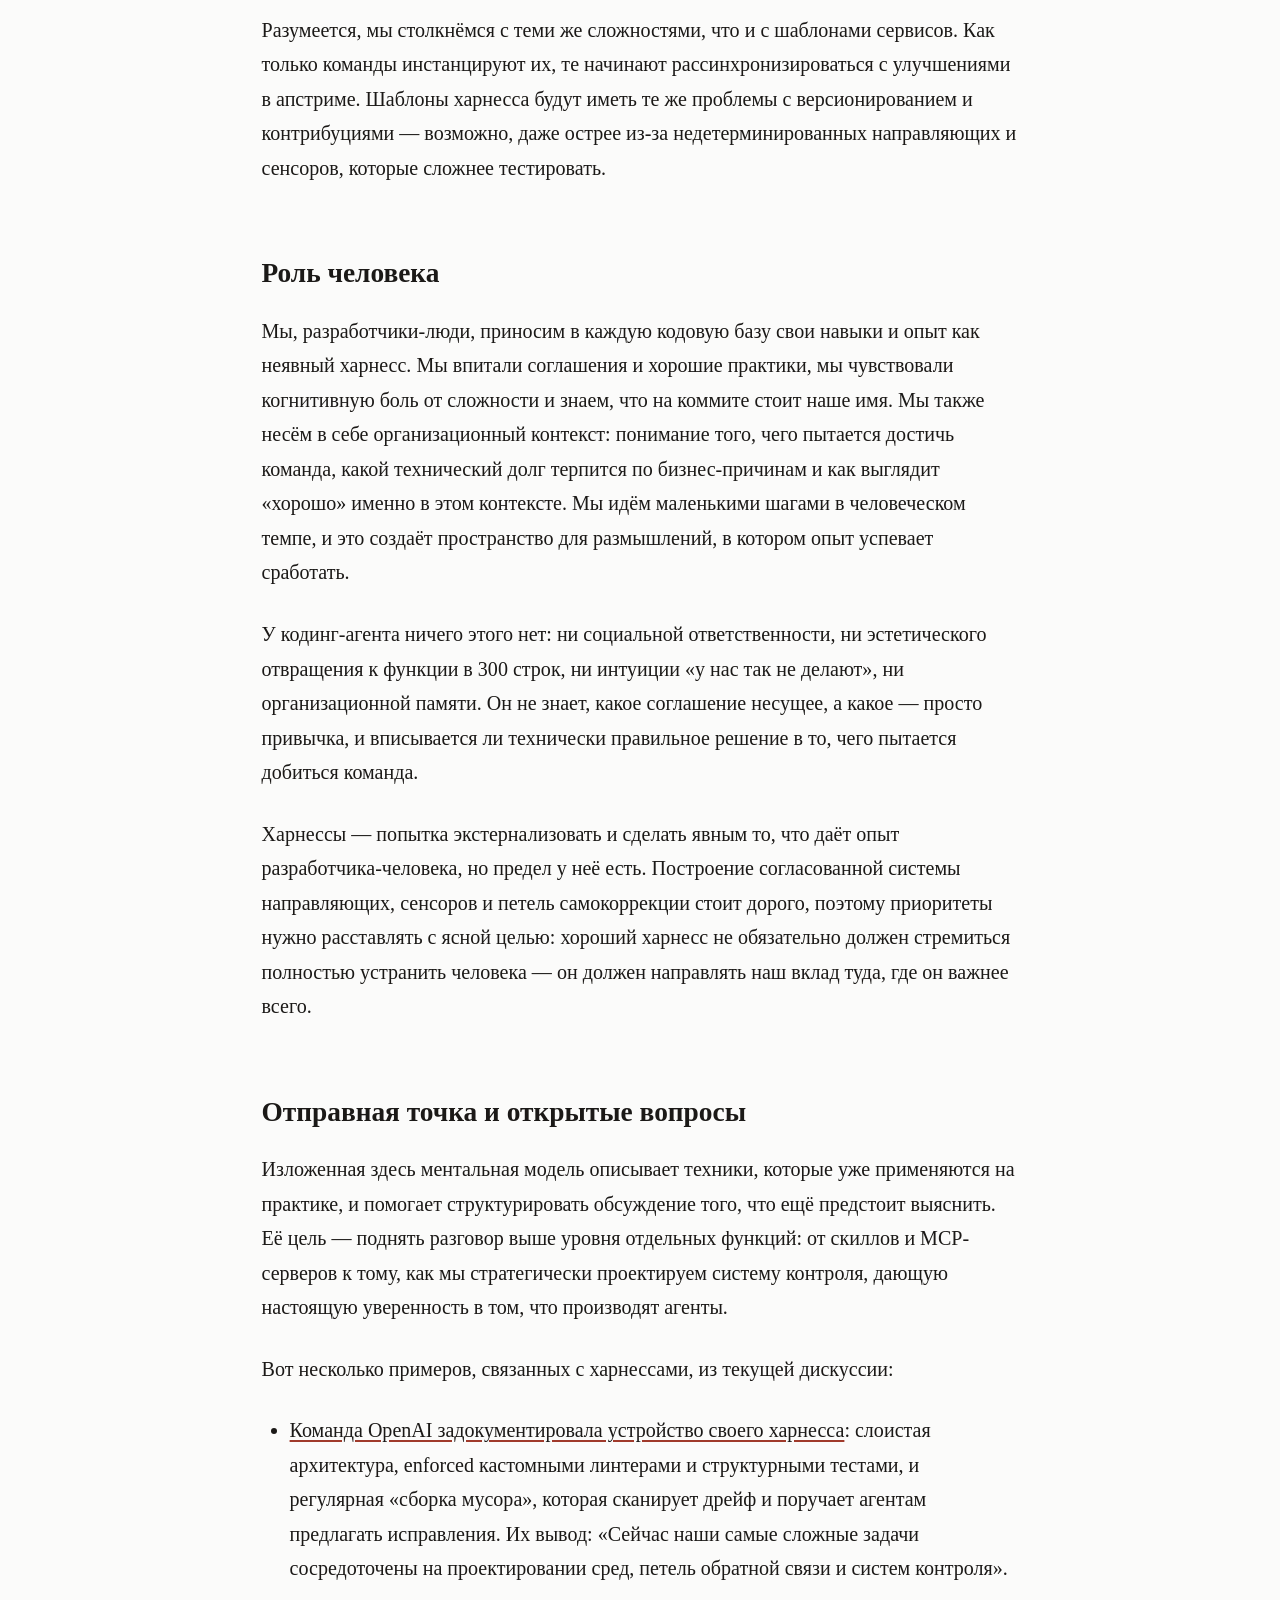
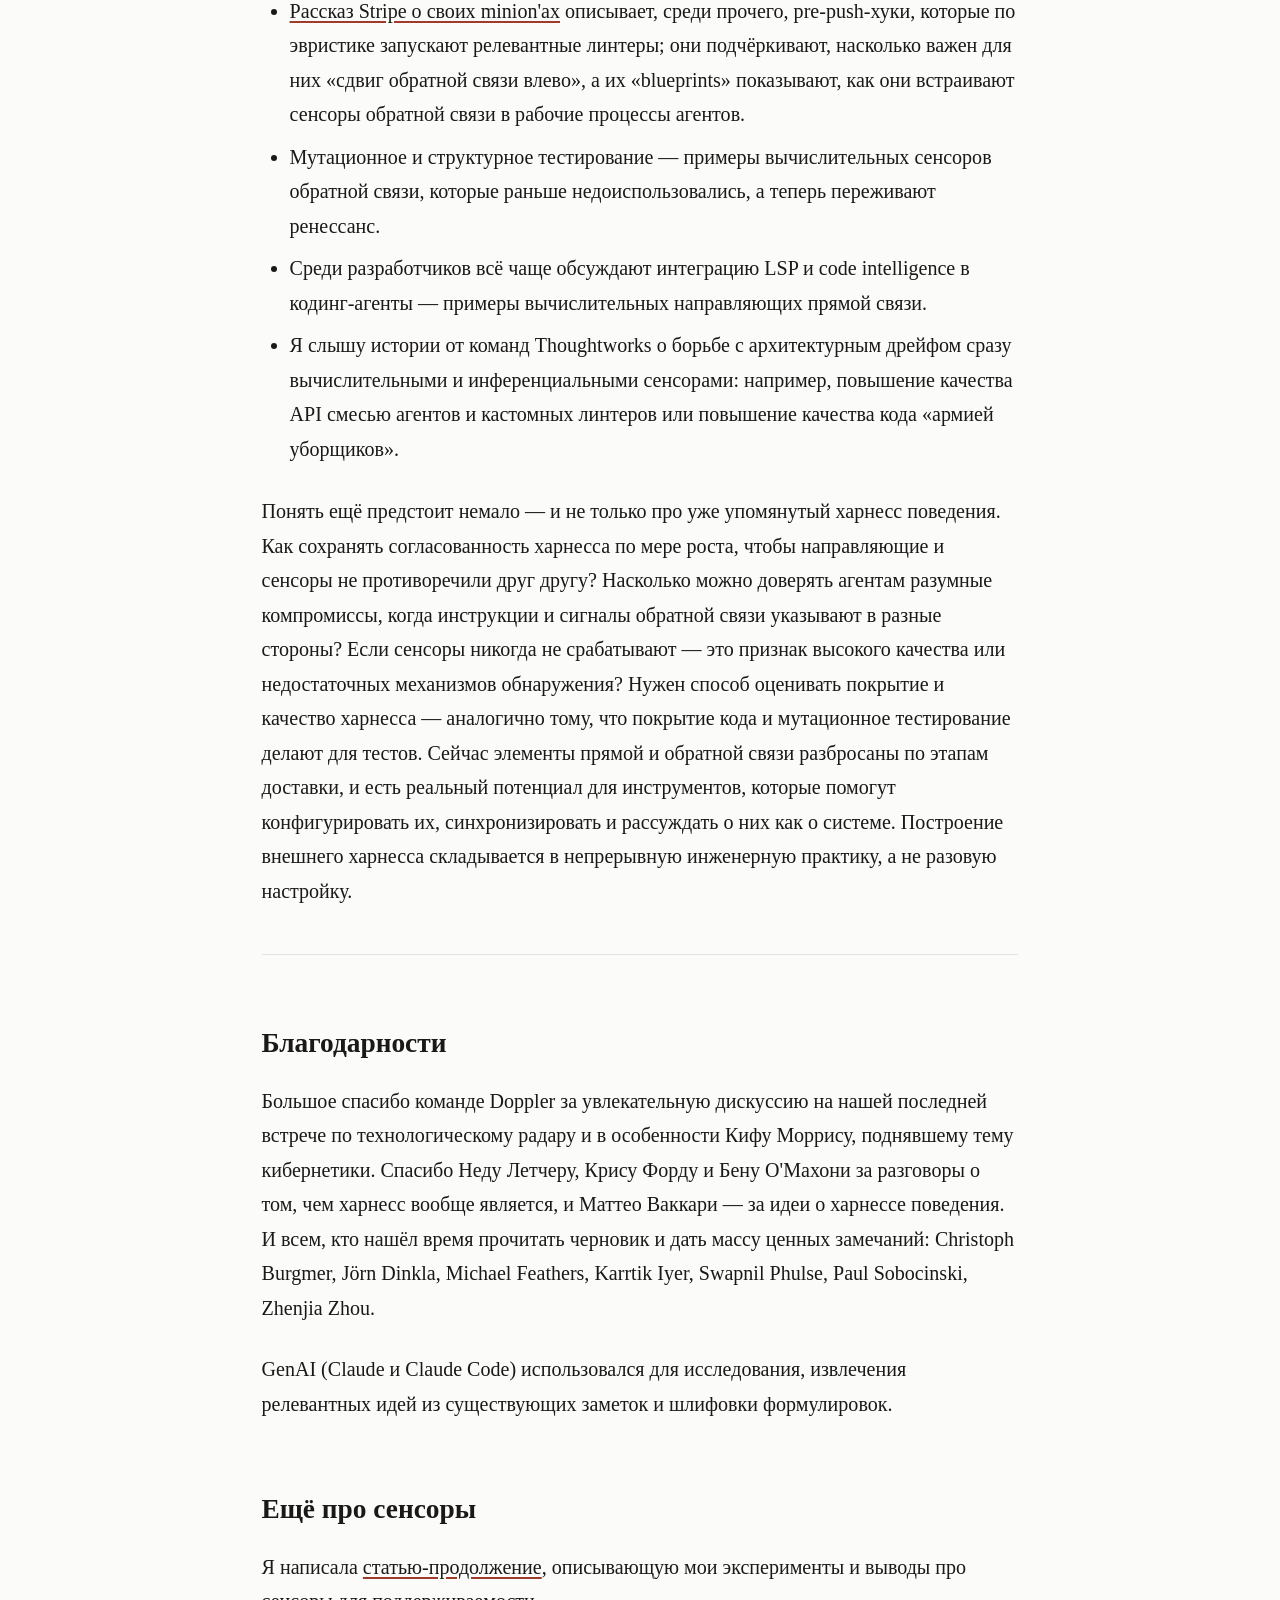
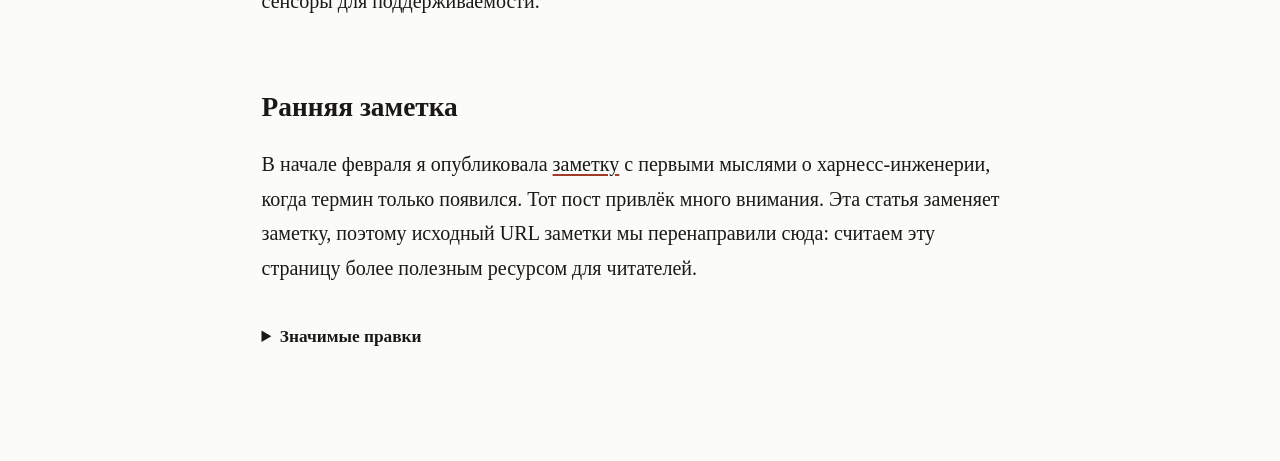
==== commit b96a4b8b: "Use "кодинг-агенты" instead of "кодовые агенты" Terminology rule recorded in AGENTS.md and applied r" ====
--- a/static/harness-engineering/index.html
+++ b/static/harness-engineering/index.html
@@ -3,8 +3,8 @@
 <head>
 <meta charset="utf-8">
 <meta name="viewport" content="width=device-width, initial-scale=1">
-<title>Харнесс-инженерия для пользователей кодовых агентов · denisqsound</title>
-<meta name="description" content="Перевод статьи Birgitta Böckeler о harness engineering: направляющие, сенсоры и контур управления для кодовых агентов.">
+<title>Харнесс-инженерия для пользователей кодинг-агентов · denisqsound</title>
+<meta name="description" content="Перевод статьи Birgitta Böckeler о harness engineering: направляющие, сенсоры и контур управления для кодинг-агентов.">
 <style>
 @font-face{font-family:"PT Serif";font-style:normal;font-weight:400;font-display:swap;src:url("/fonts/pt-serif-cyrillic-400-normal.woff2") format("woff2");unicode-range:U+0301,U+0400-045F,U+0490-0491,U+04B0-04B1,U+2116}
 @font-face{font-family:"PT Serif";font-style:normal;font-weight:400;font-display:swap;src:url("/fonts/pt-serif-latin-400-normal.woff2") format("woff2");unicode-range:U+0000-00FF,U+0131,U+0152-0153,U+02BB-02BC,U+02C6,U+02DA,U+02DC,U+0304,U+0308,U+0329,U+2000-206F,U+20AC,U+2122,U+2191,U+2193,U+2212,U+2215,U+FEFF,U+FFFD}
@@ -70,9 +70,9 @@
 <body>
 <article>
 
-<h1>Харнесс-инженерия для пользователей кодовых агентов</h1>
-
-<p class="abstract"><i>Чтобы кодовые агенты могли работать с меньшим надзором, нам нужны способы повышать уверенность в их результатах. У нас, инженеров, есть естественный барьер доверия к коду, написанному ИИ: LLM недетерминированы, не знают нашего контекста и не «понимают» код по-настоящему — они оперируют токенами. В этой статье разбирается ментальная модель, объединяющая зарождающиеся концепции инженерии контекста и харнесс-инженерии, чтобы такое доверие выстроить.</i></p>
+<h1>Харнесс-инженерия для пользователей кодинг-агентов</h1>
+
+<p class="abstract"><i>Чтобы кодинг-агенты могли работать с меньшим надзором, нам нужны способы повышать уверенность в их результатах. У нас, инженеров, есть естественный барьер доверия к коду, написанному ИИ: LLM недетерминированы, не знают нашего контекста и не «понимают» код по-настоящему — они оперируют токенами. В этой статье разбирается ментальная модель, объединяющая зарождающиеся концепции инженерии контекста и харнесс-инженерии, чтобы такое доверие выстроить.</i></p>
 
 <p class="dateline">2 апреля 2026</p>
 
@@ -122,26 +122,26 @@
 <p>Эта статья <a href="https://martinfowler.com/articles/exploring-gen-ai/harness-engineering-memo.html">обновляет более раннюю заметку</a>, в которой я описывала первые впечатления от харнесс-инженерии.</p>
 </aside>
 
-<p>Термин <b>харнесс</b> (harness, «обвязка») стал сокращением для «всё в ИИ-агенте, кроме самой модели»: <a href="https://blog.langchain.com/the-anatomy-of-an-agent-harness/">агент = модель + харнесс</a>. Определение очень широкое, и его стоит сузить применительно к распространённым категориям агентов. Позволю себе определить значение термина в ограниченном контексте использования кодового агента. В кодовых агентах часть харнесса уже встроена: системный промпт, выбранный механизм извлечения кода или даже <a href="https://www.anthropic.com/engineering/effective-harnesses-for-long-running-agents">сложная система оркестрации</a>. Но кодовые агенты также дают нам, пользователям, множество возможностей построить внешний харнесс под наш сценарий и нашу систему.</p>
+<p>Термин <b>харнесс</b> (harness, «обвязка») стал сокращением для «всё в ИИ-агенте, кроме самой модели»: <a href="https://blog.langchain.com/the-anatomy-of-an-agent-harness/">агент = модель + харнесс</a>. Определение очень широкое, и его стоит сузить применительно к распространённым категориям агентов. Позволю себе определить значение термина в ограниченном контексте использования кодинг-агента. В кодинг-агентах часть харнесса уже встроена: системный промпт, выбранный механизм извлечения кода или даже <a href="https://www.anthropic.com/engineering/effective-harnesses-for-long-running-agents">сложная система оркестрации</a>. Но кодинг-агенты также дают нам, пользователям, множество возможностей построить внешний харнесс под наш сценарий и нашу систему.</p>
 
 <aside class="sidebar" id="MetaphorsOnlyGoSoFar">
 <h2>Метафора имеет пределы</h2>
 <p>Мне справедливо заметили, что натягивать харнесс на харнесс бессмысленно: «Вы пробовали когда-нибудь надеть шлейку на внутреннюю сторону собаки?» Так что метафора здесь слегка натянута, но я готова с этим смириться, если она помогает ориентироваться в использовании слова.</p>
 </aside>
 
-<div class="figure" id="harness-bounded-contexts.png"><img alt="Три концентрических круга: в ядре модель (то, что в конечном счёте обвязывается), дальше харнесс создателя кодового агента, внешним кольцом — харнесс пользователя кодового агента" src="/harness-engineering/harness-bounded-contexts.png" width="500">
+<div class="figure" id="harness-bounded-contexts.png"><img alt="Три концентрических круга: в ядре модель (то, что в конечном счёте обвязывается), дальше харнесс создателя кодинг-агента, внешним кольцом — харнесс пользователя кодинг-агента" src="/harness-engineering/harness-bounded-contexts.png" width="500">
 <p class="photoCaption">Рисунок 1: термин «харнесс» означает разное в зависимости от ограниченного контекста.</p>
 </div>
 
 <p>Хорошо построенный внешний харнесс решает две задачи: повышает вероятность того, что агент сделает всё правильно с первого раза, и создаёт петлю обратной связи, которая самокорректирует как можно больше проблем ещё до того, как их увидит человек. В итоге должно стать меньше рутины на ревью и выше качество системы, а вдобавок — меньше впустую потраченных токенов.</p>
 
-<div class="figure" id="harness-overview.png"><img alt="Обзор харнесса: направляющие (принципы, CfR, правила, справочная документация, how-to — инференциальные; языковые серверы, CLI, скрипты, код-моды — вычислительные) по прямой связи поступают в кодовый агент; сенсоры обратной связи (агенты ревью — инференциальные; статический анализ, логи, браузер — вычислительные) указывают на агента и входят в его петлю самокоррекции. Слева — человек, управляющий и направляющими, и сенсорами" src="/harness-engineering/harness-overview.png" width="800">
+<div class="figure" id="harness-overview.png"><img alt="Обзор харнесса: направляющие (принципы, CfR, правила, справочная документация, how-to — инференциальные; языковые серверы, CLI, скрипты, код-моды — вычислительные) по прямой связи поступают в кодинг-агент; сенсоры обратной связи (агенты ревью — инференциальные; статический анализ, логи, браузер — вычислительные) указывают на агента и входят в его петлю самокоррекции. Слева — человек, управляющий и направляющими, и сенсорами" src="/harness-engineering/harness-overview.png" width="800">
 </div>
 
 <section id="FeedforwardAndFeedback">
 <h2>Прямая и обратная связь</h2>
 
-<p>Обвязывая кодовый агент, мы одновременно предвосхищаем нежелательные результаты и стараемся их предотвратить, и расставляем сенсоры, позволяющие агенту самокорректироваться:</p>
+<p>Обвязывая кодинг-агент, мы одновременно предвосхищаем нежелательные результаты и стараемся их предотвратить, и расставляем сенсоры, позволяющие агенту самокорректироваться:</p>
 
 <ul>
 <li><b>Направляющие (guides, управление по прямой связи, feedforward)</b> — предвосхищают поведение агента и стремятся направить его <i>до того</i>, как он начнёт действовать. Направляющие повышают вероятность хорошего результата с первой попытки.</li>
@@ -173,14 +173,14 @@
 <tr><td>Соглашения по коду</td><td>прямая связь</td><td>Инференциальное</td><td>AGENTS.md, скиллы</td></tr>
 <tr><td>Инструкции по начальной сборке нового проекта</td><td>прямая связь</td><td>Оба</td><td>Скилл с инструкциями и скриптом инициализации</td></tr>
 <tr><td>Код-моды</td><td>прямая связь</td><td>Вычислительное</td><td>Инструмент с доступом к рецептам OpenRewrite</td></tr>
-<tr><td>Структурные тесты</td><td>обратная связь</td><td>Вычислительное</td><td>Pre-commit-хук (или хук кодового агента), запускающий тесты ArchUnit на нарушение границ модулей</td></tr>
+<tr><td>Структурные тесты</td><td>обратная связь</td><td>Вычислительное</td><td>Pre-commit-хук (или хук кодинг-агента), запускающий тесты ArchUnit на нарушение границ модулей</td></tr>
 <tr><td>Инструкции по проведению ревью</td><td>обратная связь</td><td>Инференциальное</td><td>Скиллы</td></tr>
 </tbody>
 </table>
 
 <aside class="sidebar" id="HowDoesHarnessEngineeringRelateToContextEngineering">
 <h2>Как харнесс-инженерия соотносится с инженерией контекста?</h2>
-<p><a href="https://martinfowler.com/articles/exploring-gen-ai/context-engineering-coding-agents.html">Инженерия контекста</a> даёт нам средства сделать направляющие и сенсоры доступными агенту. Построение пользовательского харнесса для кодового агента — частный случай инженерии контекста.</p>
+<p><a href="https://martinfowler.com/articles/exploring-gen-ai/context-engineering-coding-agents.html">Инженерия контекста</a> даёт нам средства сделать направляющие и сенсоры доступными агенту. Построение пользовательского харнесса для кодинг-агента — частный случай инженерии контекста.</p>
 </aside>
 </section>
 
@@ -189,7 +189,7 @@
 
 <p>Работа человека здесь — <b>управлять</b> агентом, итерируя по харнессу. Всякий раз, когда проблема повторяется несколько раз, элементы прямой и обратной связи стоит улучшить, чтобы она стала менее вероятной или вовсе исчезла.</p>
 
-<p>В контуре управления можно, разумеется, использовать ИИ и для улучшения самого харнесса. С кодовыми агентами стало гораздо дешевле строить собственные элементы контроля и собственный статический анализ. Агенты могут помочь писать структурные тесты, генерировать черновики правил из наблюдаемых паттернов, скелетировать кастомные линтеры или создавать how-to-руководства по результатам «археологии» кодовой базы.</p>
+<p>В контуре управления можно, разумеется, использовать ИИ и для улучшения самого харнесса. С кодинг-агентами стало гораздо дешевле строить собственные элементы контроля и собственный статический анализ. Агенты могут помочь писать структурные тесты, генерировать черновики правил из наблюдаемых паттернов, скелетировать кастомные линтеры или создавать how-to-руководства по результатам «археологии» кодовой базы.</p>
 </section>
 
 <section id="TimingKeepQualityLeft">
@@ -214,7 +214,7 @@
 <li>Какую обратную связь из рантайма могли бы мониторить агенты? (например, отслеживать деградацию SLO и предлагать улучшения или ИИ-судьи, непрерывно сэмплирующие качество ответов и помечающие аномалии в логах)</li>
 </ul>
 
-<div class="figure" id="harness-continuous-feedback-examples.png"><img alt="Примеры непрерывных сенсоров обратной связи после интеграции изменения: непрерывное обнаружение дрейфа в кодовой базе (/find-dead-code, /code-coverage-quality, dependabot) или непрерывная обратная связь из рантайма (латентность, частота ошибок или SLO доступности, ведущие к предложениям кодового агента; /response-quality-sampling, ИИ-судьи /log-anomalies)" src="/harness-engineering/harness-continuous-feedback-examples.png" width="800">
+<div class="figure" id="harness-continuous-feedback-examples.png"><img alt="Примеры непрерывных сенсоров обратной связи после интеграции изменения: непрерывное обнаружение дрейфа в кодовой базе (/find-dead-code, /code-coverage-quality, dependabot) или непрерывная обратная связь из рантайма (латентность, частота ошибок или SLO доступности, ведущие к предложениям кодинг-агента; /response-quality-sampling, ИИ-судьи /log-anomalies)" src="/harness-engineering/harness-continuous-feedback-examples.png" width="800">
 </div>
 </section>
 
@@ -230,7 +230,7 @@
 
 <p>Почти все примеры в этой статье относятся к регулированию внутреннего качества кода и поддерживаемости. Пока это самый простой тип харнесса: у нас уже есть масса готового инструментария.</p>
 
-<p>Чтобы оценить, насколько эти идеи харнесса поддерживаемости повышают моё доверие к агентам, я сопоставила их с <a href="https://martinfowler.com/articles/exploring-gen-ai/13-role-of-developer-skills.html">каталогом типовых ошибок кодовых агентов</a>, который составила раньше.</p>
+<p>Чтобы оценить, насколько эти идеи харнесса поддерживаемости повышают моё доверие к агентам, я сопоставила их с <a href="https://martinfowler.com/articles/exploring-gen-ai/13-role-of-developer-skills.html">каталогом типовых ошибок кодинг-агентов</a>, который составила раньше.</p>
 
 <p>Вычислительные сенсоры надёжно ловят структурные проблемы: дублирование кода, цикломатическую сложность, пробелы в покрытии тестами, архитектурный дрейф, нарушения стиля. Они дешёвые, проверенные и детерминированные.</p>
 
@@ -255,7 +255,7 @@
 <section id="BehaviourHarness">
 <h3>Харнесс поведения</h3>
 
-<p>Это слон в комнате: как направлять и измерять, ведёт ли приложение себя функционально так, как нам нужно? На данный момент большинство людей, дающих кодовым агентам высокую автономию, делают так:</p>
+<p>Это слон в комнате: как направлять и измерять, ведёт ли приложение себя функционально так, как нам нужно? На данный момент большинство людей, дающих кодинг-агентам высокую автономию, делают так:</p>
 
 <ul>
 <li>Прямая связь: функциональная спецификация (разной степени детализации — от короткого промпта до описаний на несколько файлов).</li>
@@ -287,7 +287,7 @@
 <section id="HarnessTemplates">
 <h2>Шаблоны харнесса</h2>
 
-<p>В большинстве предприятий есть несколько общих топологий сервисов, покрывающих 80% потребностей: бизнес-сервисы, отдающие данные через API; сервисы обработки событий; дашборды данных. Во многих зрелых инженерных организациях эти топологии уже оформлены в шаблоны сервисов. В будущем они могут эволюционировать в шаблоны харнесса: набор направляющих и сенсоров, привязывающих кодового агента к структуре, соглашениям и технологическому стеку конкретной топологии. Команды могут начать выбирать стек и структуру отчасти исходя из того, какие харнессы для них уже существуют.</p>
+<p>В большинстве предприятий есть несколько общих топологий сервисов, покрывающих 80% потребностей: бизнес-сервисы, отдающие данные через API; сервисы обработки событий; дашборды данных. Во многих зрелых инженерных организациях эти топологии уже оформлены в шаблоны сервисов. В будущем они могут эволюционировать в шаблоны харнесса: набор направляющих и сенсоров, привязывающих кодинг-агента к структуре, соглашениям и технологическому стеку конкретной топологии. Команды могут начать выбирать стек и структуру отчасти исходя из того, какие харнессы для них уже существуют.</p>
 
 <div class="figure" id="harness-templates.png"><img alt="Стопка примеров топологий (дашборд данных на Node, CRUD-сервис на JVM, обработчик событий на Go). Верхняя, дашборд, показана детально — как сочетание определения структуры и технологического стека. Схема показывает «шаблон харнесса» с направляющими и сенсорами для каждой топологии, который можно инстанцировать" src="/harness-engineering/harness-templates.png">
 </div>
@@ -305,7 +305,7 @@
 
 <p>Мы, разработчики-люди, приносим в каждую кодовую базу свои навыки и опыт как неявный харнесс. Мы впитали соглашения и хорошие практики, мы чувствовали когнитивную боль от сложности и знаем, что на коммите стоит наше имя. Мы также несём в себе организационный контекст: понимание того, чего пытается достичь команда, какой технический долг терпится по бизнес-причинам и как выглядит «хорошо» именно в этом контексте. Мы идём маленькими шагами в человеческом темпе, и это создаёт пространство для размышлений, в котором опыт успевает сработать.</p>
 
-<p>У кодового агента ничего этого нет: ни социальной ответственности, ни эстетического отвращения к функции в 300 строк, ни интуиции «у нас так не делают», ни организационной памяти. Он не знает, какое соглашение несущее, а какое — просто привычка, и вписывается ли технически правильное решение в то, чего пытается добиться команда.</p>
+<p>У кодинг-агента ничего этого нет: ни социальной ответственности, ни эстетического отвращения к функции в 300 строк, ни интуиции «у нас так не делают», ни организационной памяти. Он не знает, какое соглашение несущее, а какое — просто привычка, и вписывается ли технически правильное решение в то, чего пытается добиться команда.</p>
 
 <p>Харнессы — попытка экстернализовать и сделать явным то, что даёт опыт разработчика-человека, но предел у неё есть. Построение согласованной системы направляющих, сенсоров и петель самокоррекции стоит дорого, поэтому приоритеты нужно расставлять с ясной целью: хороший харнесс не обязательно должен стремиться полностью устранить человека — он должен направлять наш вклад туда, где он важнее всего.</p>
 </section>
@@ -321,7 +321,7 @@
 <li><a href="https://openai.com/index/harness-engineering/">Команда OpenAI задокументировала устройство своего харнесса</a>: слоистая архитектура, enforced кастомными линтерами и структурными тестами, и регулярная «сборка мусора», которая сканирует дрейф и поручает агентам предлагать исправления. Их вывод: «Сейчас наши самые сложные задачи сосредоточены на проектировании сред, петель обратной связи и систем контроля».</li>
 <li><a href="https://stripe.dev/blog/minions-stripes-one-shot-end-to-end-coding-agents">Рассказ Stripe о своих minion'ах</a> описывает, среди прочего, pre-push-хуки, которые по эвристике запускают релевантные линтеры; они подчёркивают, насколько важен для них «сдвиг обратной связи влево», а их «blueprints» показывают, как они встраивают сенсоры обратной связи в рабочие процессы агентов.</li>
 <li>Мутационное и структурное тестирование — примеры вычислительных сенсоров обратной связи, которые раньше недоиспользовались, а теперь переживают ренессанс.</li>
-<li>Среди разработчиков всё чаще обсуждают интеграцию LSP и code intelligence в кодовые агенты — примеры вычислительных направляющих прямой связи.</li>
+<li>Среди разработчиков всё чаще обсуждают интеграцию LSP и code intelligence в кодинг-агенты — примеры вычислительных направляющих прямой связи.</li>
 <li>Я слышу истории от команд Thoughtworks о борьбе с архитектурным дрейфом сразу вычислительными и инференциальными сенсорами: например, повышение качества API смесью агентов и кастомных линтеров или повышение качества кода «армией уборщиков».</li>
 </ul>
 
